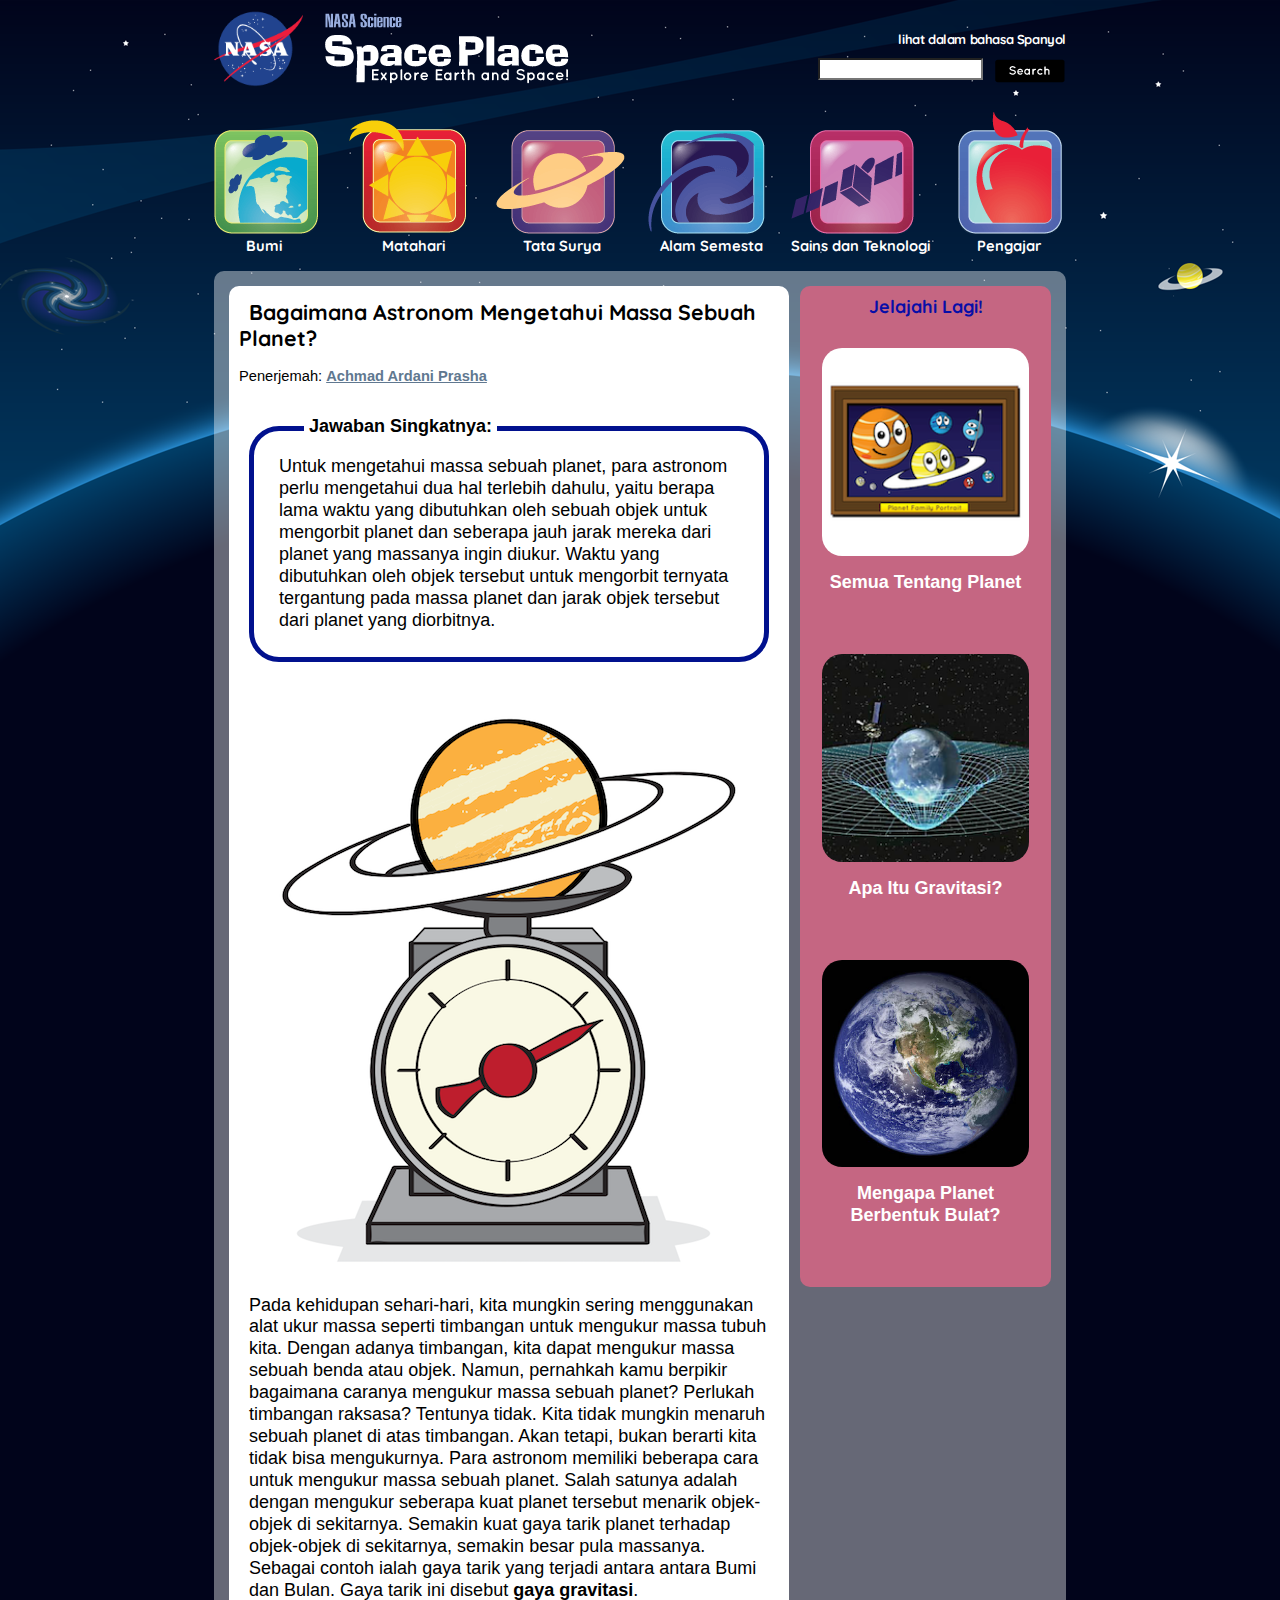
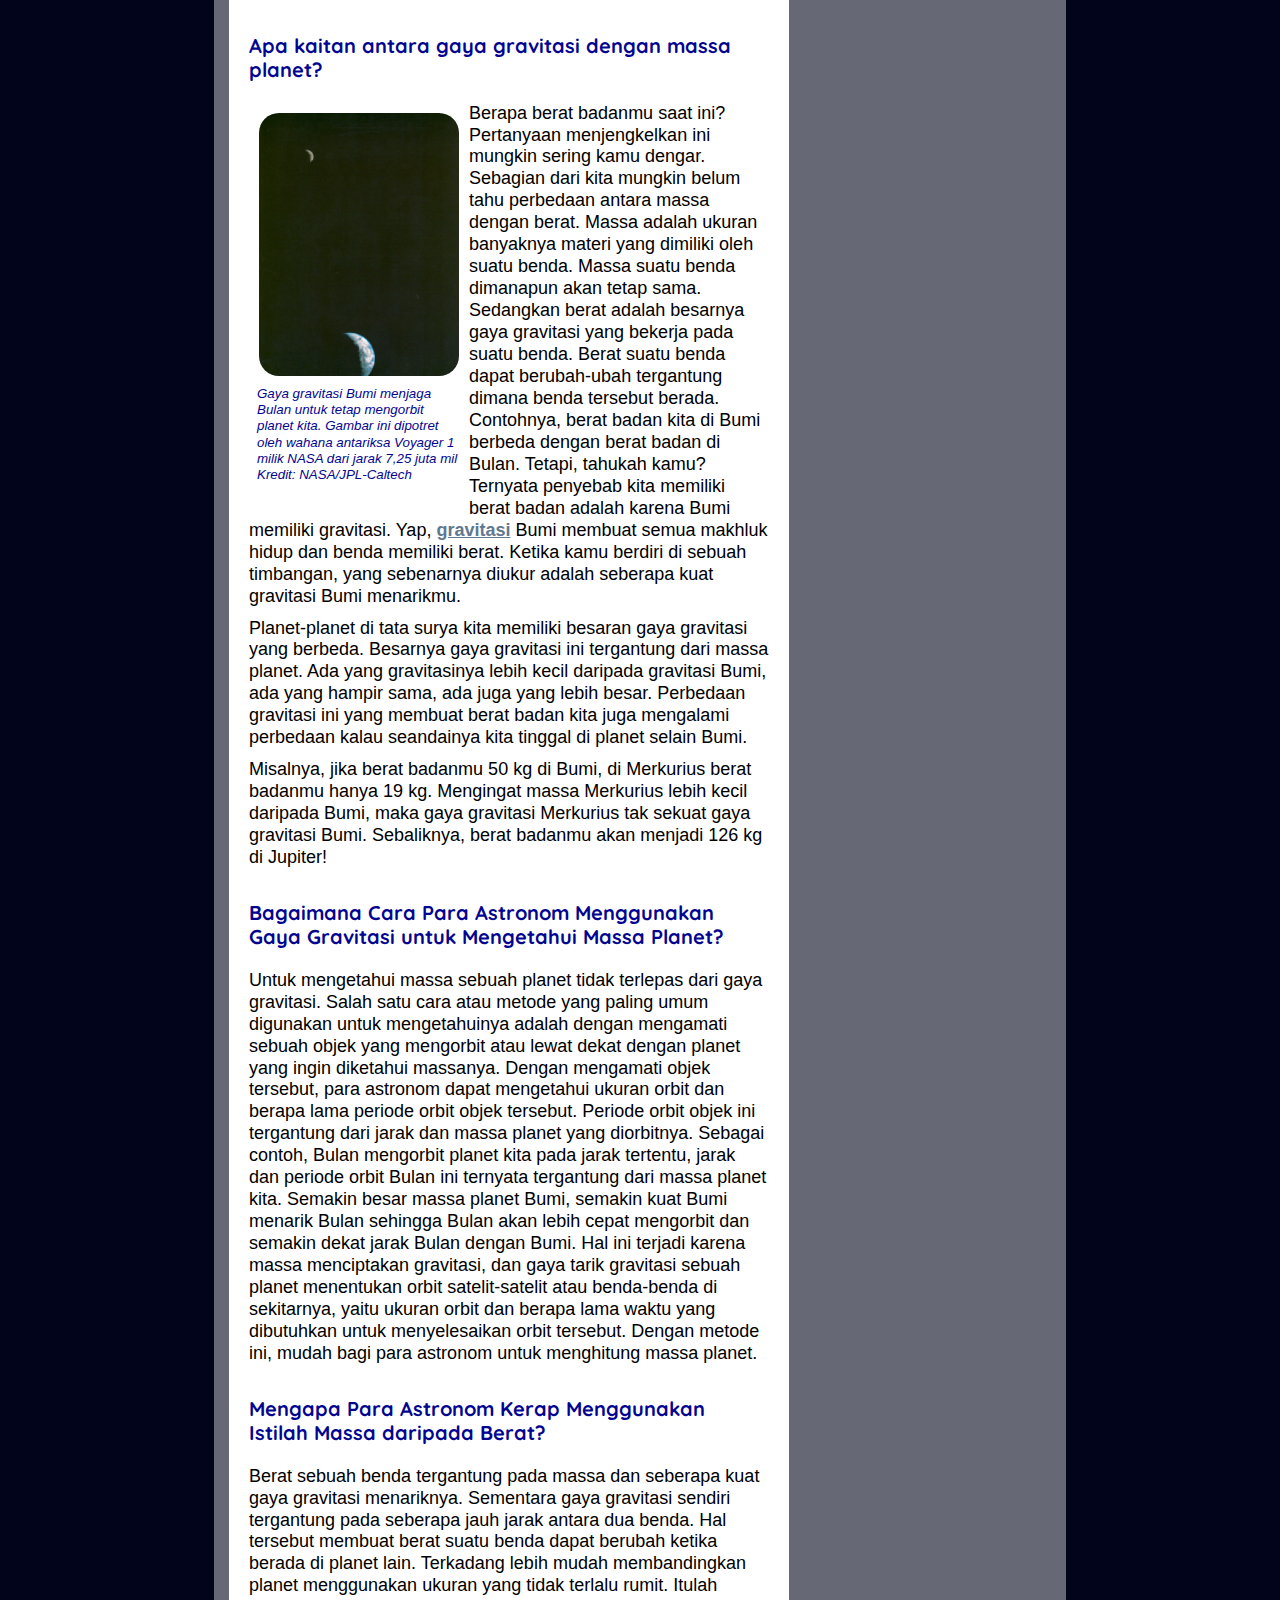
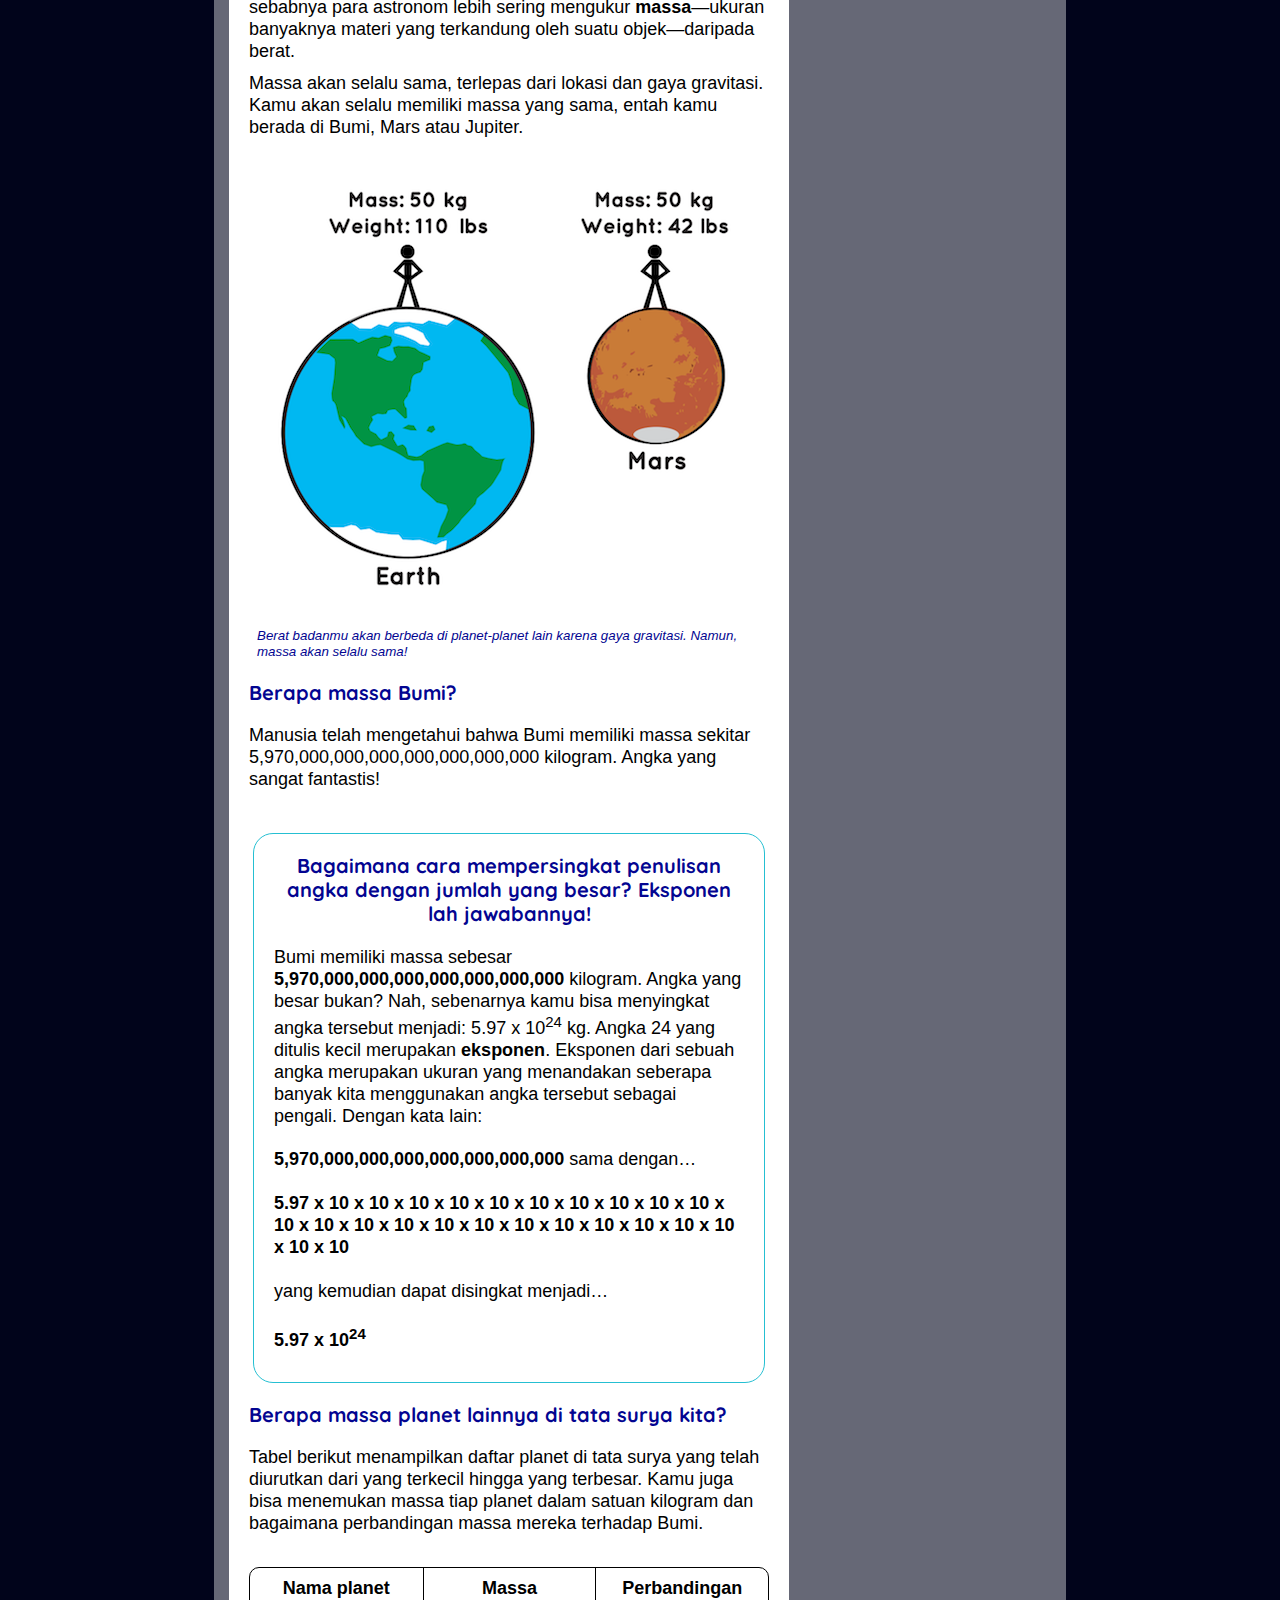
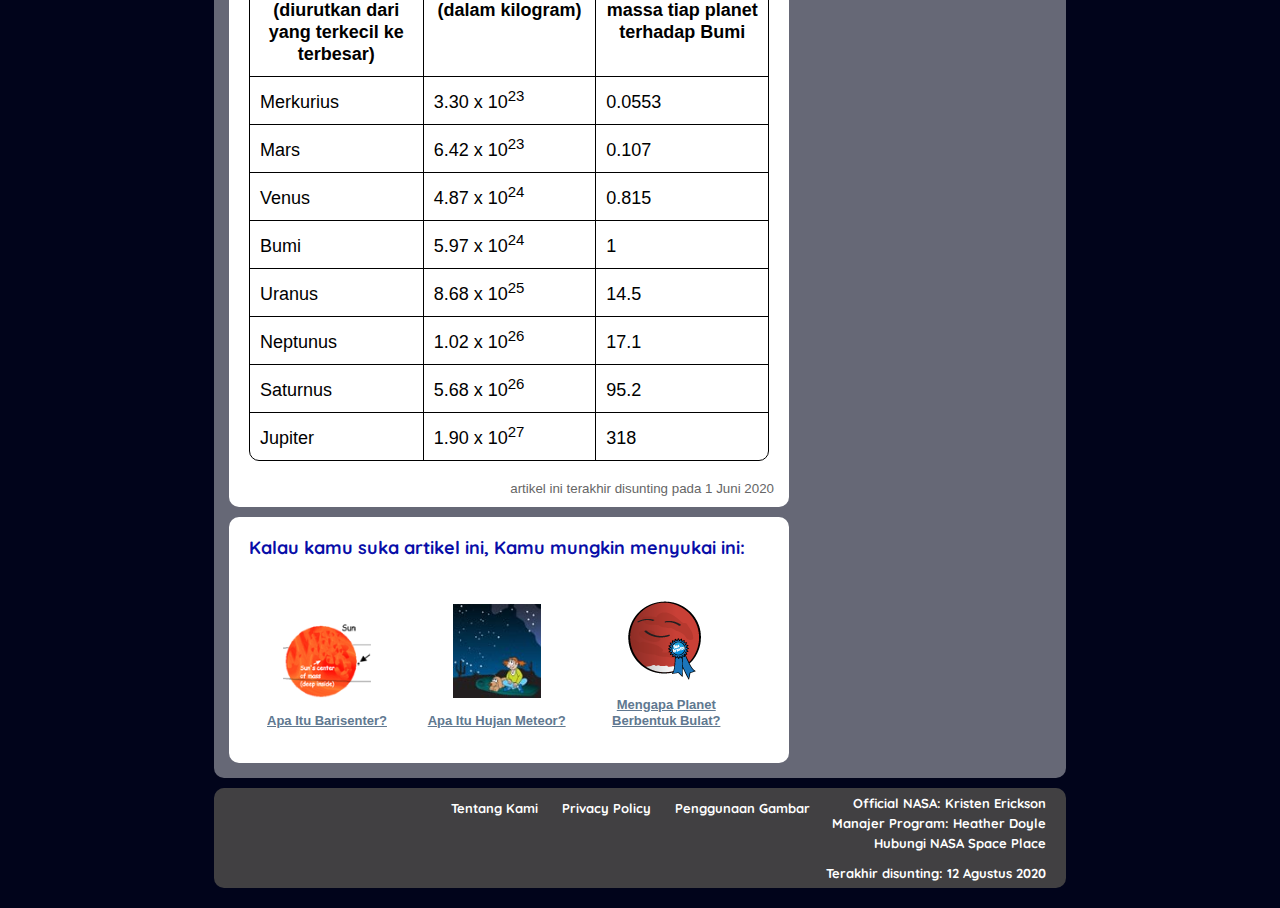
==== planets-weight/en/index.html @ 61e58085 "Rev" ====
<!doctype html>

<html xmlns:fb="http://ogp.me/ns/fb#">
<head>
  <meta charset="utf-8">
  <!-- <meta http-equiv="X-UA-Compatible" content="IE=edge,chrome=1"> -->
  <title>Bagaimana Astronom Mengetahui Massa Planet? | NASA Space Place – NASA Science for Kids</title>
  <meta name="description" content="Kita bisa menggunakan gaya gravitasi sebagai "timbangannya"!">
  <meta name="author" content="">
  <meta name="viewport" content="width=device-width, initial-scale=1.0, maximum-scale=1.0, minimum-scale=1.0">
  <meta name="p:domain_verify" content="6118cfa3a4def878b65ea2c155a245fc"/>
  <link rel="shortcut icon" href="/favicon.ico">
  <link rel="apple-touch-icon" href="/apple-touch-icon.png">
  <link href='https://fonts.googleapis.com/css?family=Quicksand:300,400,700' rel='stylesheet' type='text/css'>
  <link rel="stylesheet" href="/css/css/all-styles.css">
  <link rel="stylesheet" href="/css/css/solar-system.css">
  <link rel="shortcut icon" href="/favicon.ico" type="image/x-icon">
  <link rel="icon" href="/favicon.ico" type="image/x-icon">

  <script src="/js/libs/modernizr-2.6.2.min-ck.js"></script>
  <script src="/ajax.googleapis.com/ajax/libs/jquery/1.7/jquery.min.js"></script>
  <script src="/js/libs/jquery-ui-1.8.13.custom.min.js"></script>
  <script src="/js/libs/jquery.beforeafter-1.4.min.js"></script>
  <script src="/js/features.js"></script>
  <script type="text/javascript" src="/script.crazyegg.com/pages/scripts/0070/1109.js" async="async"></script>
  
  <!--<script type="text/javascript" src="/js/uncompressed/federated-analytics.js"></script>-->

  <script>!window.jQuery && document.write('<script src="/js/jquery-1.4.2.min-ck.js"><\/script>')</script>
  
</head>

<body class ="solar-system en">

<!--[if lt IE 8]>
    <link rel = "stylesheet" href = "/css/css/ie7.css"/>
<![endif\-->

<!--[if lt IE 7]>
    <div class = "outdated-browser-warning">
        <p>
            You are using an outdated browser.  For a faster, safer, and more beautiful web upgrade for free today.
            <a href = "http://www.apple.com/safari/" target="_blank"><img src = "/resources/icons/safari-logo.png" alt = "safari logo"></a>
            <a href = "http://www.mozilla.com/en-US/firefox/" target="_blank"><img src = "/resources/icons/firefox-logo.png" alt = "firefox logo"></a>
            <a href = "http://chrome.google.com" target="_blank"><img src = "/resources/icons/chrome-logo.png" alt = "google chrome logo"></a>
        </p>
    </div>
<![endif]-->

<div id="container" class ="container">


    <div style = "display:none;" id = "page-uri-holder">planets-weight</div>
    <div class = "tooltip">
        <span class = "content"></span>
        <div class = "tooltip-tip"></div>
    </div><header id = "nasa-header">
    <a href = "https://www.nasa.gov" target = "_blank">
        <img id = "nasa-logo" src = "/resources/homepage/nasa.png">
    </a>
    <!--<a href = "https://science.nasa.gov" target = "_blank">
        <img id = "nasa-science-logo" src = "/resources/homepage/nasa-science-logo.png">
    </a>-->
    <div id="site-logo-holder">
	    <a href = "https://science.nasa.gov" target = "_blank">
	        <img id = "nasa-science-logo" src = "/resources/homepage/nasa-science-logo-horizontal.png">
	    </a>
	    <a href = "https://spaceplace.nasa.gov/">
	        <div id="spaceplace-text" class=""></div>
	    </a>
    </div>
    <div id = "search-bar">
        
<div id = "language-switcher">
    <span><a href = "https://spaceplace.nasa.gov/sp/planets-weight/">lihat dalam bahasa Spanyol</a></span>
</div>


        <form id = "search-form" method="get">
            <input type = "search" id = "search-input" class = "search-input" name = "q">
            <img src = "/resources/homepage/search-button.png" alt="search button">
        </form>
    </div>
    <div class = "clearfix"></div>
</header>
<header>
    
    
    <div class = "clearfix"></div>
    <nav class = "category-nav">
	    
	    <a href = "https://spaceplace.nasa.gov/menu/earth" class = "navItem"><div class="navIcon navEarth"></div><div class="navText">Bumi</div></a>
	    <a href = "https://spaceplace.nasa.gov/menu/sun" class = "navItem"><div class="navIcon navSun"></div><div class="navText">Matahari</div></a>
	    <a href = "https://spaceplace.nasa.gov/menu/solar-system" class = "navItem"><div class="navIcon navSolarSystem"></div><div class="navText">Tata Surya</div></a>
	    <a href = "https://spaceplace.nasa.gov/menu/space" class = "navItem"><div class="navIcon navSpace"></div><div class="navText">Alam Semesta</div></a>
	    <a href = "https://spaceplace.nasa.gov/menu/science-and-technology" class = "navItem"><div class="navIcon navScience"></div><div class="navText">Sains dan Teknologi</div></a>
	    <a href = "https://spaceplace.nasa.gov/menu/parents-and-educators" class = "navItem"><div class="navIcon navEducators"></div><div class="navText">Pengajar</div></a>
        
    </nav>
    <div class = "clearfix"></div>
</header>
    
<div id = 'mission-tags'></div>

<style type = "text/css">
    #share-links{
        position:absolute;
        right:30px;
        bottom:5px;
    }
    #share-links.long-title{
        bottom:-28px;
    }
    #share-links div{
        width:20px;
        height:20px;
        float:left;
        margin-left:4px;
        position:relative;
    }

    #share-links div.label{
        width:30px;
        color:black;
        font-size:12px;
        height:20px;
        line-height:20px;
        font-weight:bold;
    }

    #google-share{
        width:32px !important;
    }
    #facebook-share{
        width:55px !important;
        margin-top:-5px;
    }
    #twitter-share{
        background:url(/resources/icons/twitter.en.png);
        text-indent:-10000px;
        overflow:hidden;
    }
    #twitter-share a,
    #facebook-share a{
        position:absolute;
        top:0;
        left:0;
        width:20px;
        height:20px;
    }
    #email-share{
        background:url(/resources/icons/email.en.png);
    }

</style>

<div id = "content-wrapper">

    <div id = "main">
        <div class = "title">
            <h1 style="font-size:16pt !important; text-align:left; margin-top:-5px; color:black !important;">Bagaimana Astronom Mengetahui Massa Sebuah Planet?</h1>
            <p style="color: black !important; margin-top:25px; font-size:11pt;">Penerjemah: <a href="https://www.instagram.com/achmadardani/">Achmad Ardani Prasha</a></p>
        </div>
        <div class = "content" style="margin-top: -38px;">
            <span class="standardFontSize">

<div class="wh-featured-snippet" style="position:relative">
	<div style="border:5px solid #01118e;padding:25px;max-width:100%;margin:15px 0; border-radius:30px;">
		<div style="position: absolute;top:-15px;margin-left: 25px;background: #fff;padding: 5px;"><strong>Jawaban Singkatnya:</strong></div>
		<div>
			Untuk mengetahui massa sebuah planet, para astronom perlu mengetahui dua hal terlebih dahulu, yaitu berapa lama waktu yang dibutuhkan oleh sebuah objek untuk mengorbit planet dan seberapa jauh jarak mereka dari planet yang massanya ingin diukur. Waktu yang dibutuhkan oleh objek tersebut untuk mengorbit ternyata tergantung pada massa planet dan jarak objek tersebut dari planet yang diorbitnya.
		</div>
	</div>
</div>

<div class="image-with-caption">
	<img src="/review/planets-weight/planets-weight1.en.png" alt="illustration of a planet on a scale" style="border-radius:30px;">
</div>

<p>Pada kehidupan sehari-hari, kita mungkin sering menggunakan alat ukur massa seperti timbangan untuk mengukur massa tubuh kita. Dengan adanya timbangan, kita dapat mengukur massa sebuah benda atau objek. Namun, pernahkah kamu berpikir bagaimana caranya mengukur massa sebuah planet? Perlukah timbangan raksasa?
	Tentunya tidak. Kita tidak mungkin menaruh sebuah planet di atas timbangan. Akan tetapi, bukan berarti kita tidak bisa mengukurnya. Para astronom memiliki beberapa cara untuk mengukur massa sebuah planet. Salah satunya adalah dengan mengukur seberapa kuat planet tersebut menarik objek-objek di sekitarnya. Semakin kuat gaya tarik planet terhadap objek-objek di sekitarnya, semakin besar pula massanya. Sebagai contoh ialah gaya tarik yang terjadi antara antara Bumi dan Bulan. Gaya tarik ini disebut <strong>gaya gravitasi</strong>.</p>
<br>

<h2 class="Quicksand">Apa kaitan antara gaya gravitasi dengan massa planet?</h2>

<div class="image-with-caption left" style="width:220px;">
	<img src="/review/planets-weight/planets-weight2.en.png" alt="" style="width:200px; border-radius:30px;">
	<p class="caption">Gaya gravitasi Bumi menjaga Bulan untuk tetap mengorbit planet kita. Gambar ini dipotret oleh wahana antariksa Voyager 1 milik NASA dari jarak 7,25 juta mil Kredit: NASA/JPL-Caltech</p>
</div>

<p>Berapa berat badanmu saat ini? Pertanyaan menjengkelkan ini mungkin sering kamu dengar. Sebagian dari kita mungkin belum tahu perbedaan antara massa dengan berat. Massa adalah ukuran banyaknya materi yang dimiliki oleh suatu benda. Massa suatu benda dimanapun akan tetap sama. Sedangkan berat adalah besarnya gaya gravitasi yang bekerja pada suatu benda. Berat suatu benda dapat berubah-ubah tergantung dimana benda tersebut berada. Contohnya, berat badan kita di Bumi berbeda dengan berat badan di Bulan. Tetapi, tahukah kamu? Ternyata penyebab kita memiliki berat badan adalah karena Bumi memiliki gravitasi. Yap, <a href="https://spaceplace.nasa.gov/what-is-gravity">gravitasi</a> Bumi membuat semua makhluk hidup dan benda memiliki berat.
		    Ketika kamu berdiri di sebuah timbangan, yang sebenarnya diukur adalah seberapa kuat gravitasi Bumi menarikmu.</p>

<p>Planet-planet di tata surya kita memiliki besaran gaya gravitasi yang berbeda. Besarnya gaya gravitasi ini tergantung dari massa planet. Ada yang gravitasinya lebih kecil daripada gravitasi Bumi, ada yang hampir sama, ada juga yang lebih besar. Perbedaan gravitasi ini yang membuat berat badan kita juga mengalami perbedaan kalau seandainya kita tinggal di planet selain Bumi.</p>

<p>Misalnya, jika berat badanmu 50 kg di Bumi, di Merkurius berat badanmu hanya 19 kg. Mengingat massa Merkurius lebih kecil daripada Bumi, maka gaya gravitasi Merkurius tak sekuat gaya gravitasi Bumi. Sebaliknya, berat badanmu akan menjadi 126 kg di Jupiter!</p><br>

<h2 class="Quicksand">Bagaimana Cara Para Astronom Menggunakan Gaya Gravitasi untuk Mengetahui Massa Planet?</h2>

<p>Untuk mengetahui massa sebuah planet tidak terlepas dari gaya gravitasi. Salah satu cara atau metode yang paling umum digunakan untuk mengetahuinya adalah dengan mengamati sebuah objek yang mengorbit atau lewat dekat dengan planet yang ingin diketahui massanya. Dengan mengamati objek tersebut, para astronom dapat mengetahui ukuran orbit dan berapa lama periode orbit objek tersebut. Periode orbit objek ini tergantung dari jarak dan massa planet yang diorbitnya.
			Sebagai contoh, Bulan mengorbit planet kita pada jarak tertentu, jarak dan periode orbit Bulan ini ternyata tergantung dari massa planet kita. Semakin besar massa planet Bumi, semakin kuat Bumi menarik Bulan sehingga Bulan akan lebih cepat mengorbit dan semakin dekat jarak Bulan dengan Bumi. Hal ini terjadi karena massa menciptakan gravitasi, dan gaya tarik gravitasi sebuah planet menentukan orbit satelit-satelit atau benda-benda di sekitarnya, yaitu ukuran orbit dan berapa lama waktu yang dibutuhkan untuk menyelesaikan orbit tersebut. Dengan metode ini, mudah bagi para astronom untuk menghitung massa planet.</p> <br>

<h2 class="Quicksand">Mengapa Para Astronom Kerap Menggunakan Istilah Massa daripada Berat?</h2>

<p>Berat sebuah benda tergantung pada massa dan seberapa kuat gaya gravitasi menariknya. Sementara gaya gravitasi sendiri tergantung pada seberapa jauh jarak antara dua benda. Hal tersebut membuat berat suatu benda dapat berubah ketika berada di planet lain.
	Terkadang lebih mudah membandingkan planet menggunakan ukuran yang tidak terlalu rumit. Itulah sebabnya para astronom lebih sering mengukur <strong>massa</strong>—ukuran banyaknya materi yang terkandung oleh suatu objek—daripada berat.</p>

<p>Massa akan selalu sama, terlepas dari lokasi dan gaya gravitasi. Kamu akan selalu memiliki massa yang sama, entah kamu berada di Bumi, Mars atau Jupiter.</p>

<div class="image-with-caption">
	<img src="/review/planets-weight/planets-weight3.en.png" alt="illustration of Earth and Mars with a stick figure person atop each one, showing that while a person's weight would differ on both planets, their mass would be the same" style="border-radius:30px;">
	<p class="caption">Berat badanmu akan berbeda di planet-planet lain karena gaya gravitasi. Namun, massa akan selalu sama!</p>
</div>

<h2 class="Quicksand">Berapa massa Bumi?</h2>

<p>Manusia telah mengetahui bahwa Bumi memiliki massa sekitar 5,970,000,000,000,000,000,000,000 kilogram. Angka yang sangat fantastis!</p><br>


<div class="infoBox" style="border:1px solid #25bfd2;">

	<center><h2 class="Quicksand">Bagaimana cara mempersingkat penulisan angka dengan jumlah yang besar? Eksponen lah jawabannya!</h2></center>
	
	<p>Bumi memiliki massa sebesar <strong>5,970,000,000,000,000,000,000,000</strong> kilogram. Angka yang besar bukan? Nah, sebenarnya kamu bisa menyingkat angka tersebut menjadi: 5.97 x 10<sup>24</sup> kg. Angka 24 yang ditulis kecil merupakan <strong>eksponen</strong>. Eksponen dari sebuah angka merupakan ukuran yang menandakan seberapa banyak kita menggunakan angka tersebut sebagai pengali. Dengan kata lain:<br><br>
	<strong>5,970,000,000,000,000,000,000,000</strong> sama dengan…<br><br>
	<strong>5.97 x 10 x 10 x 10 x 10 x 10 x 10 x 10 x 10 x 10 x 10 x 10 x 10 x 10 x 10 x 10 x 10 x 10 x 10 x 10 x 10 x 10 x 10 x 10 x 10</strong><br><br>
	yang kemudian dapat disingkat menjadi…<br><br>
	<strong>5.97 x 10<sup>24</sup></strong>
	</p>
</div>


<h2 class="Quicksand">Berapa massa planet lainnya di tata surya kita?</h2>

<p>Tabel berikut menampilkan daftar planet di tata surya yang telah diurutkan dari yang terkecil hingga yang terbesar. Kamu juga bisa menemukan massa tiap planet dalam satuan kilogram dan bagaimana perbandingan massa mereka terhadap Bumi.</p>

<br>

<style>
	table {
	    border-collapse: separate;
	    border: 1px solid black;
	    border-radius:10px;
	}
	
	th, td {
	    border-left:solid black 1px;
		border-top:solid black 1px;
	    width:33%;
	    padding:10px;
	}
	
	th {
		font-weight: bold;
		border-top: none;
	}
	
	td:first-child, th:first-child {
	    border-left: none;
	}
</style>

<table>
	<tr>
		<th>Nama planet (diurutkan dari yang terkecil ke terbesar)</th>
		<th>Massa<br>(dalam kilogram)</th>
		<th>Perbandingan massa tiap planet terhadap Bumi</th>
	</tr>
	<tr>
		<td>Merkurius</td>
		<td>3.30 x 10<sup>23</sup></td>
		<td>0.0553</td>
	</tr>
	<tr>
		<td>Mars</td>
		<td>6.42 x 10<sup>23</sup></td>
		<td>0.107</td>
	</tr>
	<tr>
		<td>Venus</td>
		<td>4.87 x 10<sup>24</sup></td>
		<td>0.815</td>
	</tr>
	<tr>
		<td>Bumi</td>
		<td>5.97 x 10<sup>24</sup> </td>
		<td>1</td>
	</tr>
	<tr>
		<td>Uranus</td>
		<td>8.68 x 10<sup>25</sup></td>
		<td>14.5</td>
	</tr>
	<tr>
		<td>Neptunus</td>
		<td>1.02 x 10<sup>26</sup></td>
		<td>17.1</td>
	</tr>
	<tr>
		<td>Saturnus</td>
		<td>5.68 x 10<sup>26</sup></td>
		<td>95.2</td>
	</tr>
	<tr>
		<td>Jupiter</td>
		<td>1.90 x 10<sup>27</sup></td>
		<td>318</td>
	</tr>
</table>

</span>
        </div>
        <div class="footerArticleUpdated">
        	artikel ini terakhir disunting pada 1 Juni 2020
        </div>
    </div>



    <style type = "text/css">
        #similar{
            float:left;
            clear:both;
            margin-top:10px;
            background: white;
            border-radius:10px;
            -moz-border-radius: 10px;
            -webkit-border-radius: 10px;
            width:560px;
        }
        #similar .content{
            padding:20px;
        }
        #similar .similar-item{
            display:inline-block;
            width:30%;
            text-align:center;
            margin-right:10px;
        }
        .similar-item img{
            display:block;
            margin:5px auto;
            max-width:88px;
        }
        .similar-item a.similar-title{
            display:block;
            height:30px;
        }
        .sp #similar{
        display:none;
        }
    </style>


    <div id = "sidebar">

        

        <div class = "content">
            <span class="standardFontSize"> 

<center>

<h3 class="Quicksand">Jelajahi Lagi!</h3>

<a href="https://spaceplace.nasa.gov/planets" class="sidebarLink">
	<img class="sidebarFullWidthImage" src="/planets-weight/en/solar-system.en.png" alt="an illustration of the planets in our solar system in a family portrait">
	<p>Semua Tentang Planet</p>
</a>

<a href="https://spaceplace.nasa.gov/what-is-gravity" class="sidebarLink">
	<img class="sidebarFullWidthImage" src="/planets-weight/en/what-is-gravity.en.png" alt="an illustration of gravity as a bend in space">
	<p>Apa Itu Gravitasi?</p>
</a>

<a href="https://spaceplace.nasa.gov/planets-round" class="sidebarLink">
	<img class="sidebarFullWidthImage" src="/planets-weight/en/planets-round.en.jpg" alt="an image of the whole Earth">
	<p>Mengapa Planet Berbentuk Bulat?</p>
</a>

</center>

</span>
        </div>

    </div>
    <div id = "similar">
        <div class = 'content'>
            <h3 class="Quicksand">Kalau kamu suka artikel ini, Kamu mungkin menyukai ini:</h3>
<div class = 'similar-item'>
    <a href = 'https://spaceplace.nasa.gov/barycenter'><img src = "/resources/icons/barycenter.en.png" alt = "Similar Item 1 : What Is a Barycenter?"></a>
    <a class = 'similar-title' href = 'https://spaceplace.nasa.gov/barycenter'>Apa Itu Barisenter?</a>
</div>
<div class = 'similar-item'>
    <a href = 'https://spaceplace.nasa.gov/meteor-shower'><img src = "/resources/icons/meteor-shower.en.jpg" alt = "Similar Item 1 : What Is a Meteor Shower?"></a>
    <a class = 'similar-title' href = 'https://spaceplace.nasa.gov/meteor-shower'>Apa Itu Hujan Meteor?</a>
</div>
<div class = 'similar-item'>
    <a href = 'https://spaceplace.nasa.gov/planets-round'><img src = "/resources/icons/planets-round.en.png" alt = "Similar Item 1 : Why Are Planets Round?"></a>
    <a class = 'similar-title' href = 'https://spaceplace.nasa.gov/planets-round'>Mengapa Planet Berbentuk Bulat?</a>
</div>

        </div>
    </div>
    <div class = "clearfix"></div>
</div>
<footer>
    
    <div id = "skinny-footer">

    <span class = "footer-links">
        <a href="https://spaceplace.nasa.gov/about-us">Tentang Kami</a>
        <a href= "https://www.nasa.gov/about/highlights/HP_Privacy.html" target="_blank">Privacy Policy</a>
        <a href="https://spaceplace.nasa.gov/image-use">Penggunaan Gambar</a>
    </span>

    

    <span class = "webmaster">Official NASA: Kristen Erickson</span>
    <span class = "webmaster">Manajer Program: Heather Doyle</span>
    <span class = "contact"><a id = 'mail-link' href = "spaceplace.nasa.gov">Hubungi NASA Space Place</a></span>
    <span class = "last-updated">
        Terakhir disunting: 12 Agustus 2020    </span>
    <script>
        var prefix = "mail";
        prefix = prefix + "to:";
        prefix = prefix + "info";
        prefix = prefix + "@";
        $("#mail-link").attr('href', prefix + $('#mail-link').attr('href'));
    </script>
</div></footer>

  </div> <!-- end of #container -->





  <div class = "left-tray" id = "left-tray">
    <div class = 'tab'>
        <a href = "#left-tray" class = "more">More</a>
        <a href = "#" class = "less">Less</a>
    </div>
    <div class = "tray-bg"></div>
    <div class = 'content'>
        <nav>
            <h3>Topik</h3>
            <ul>
                <li><a href = "https://spaceplace.nasa.gov/menu/space">Ruang Angkasa</a></li>
                <li><a href = "https://spaceplace.nasa.gov/menu/sun">Matahari</a></li>
                <li><a href = "https://spaceplace.nasa.gov/menu/earth">Bumi</a></li>
                <li><a href = "https://spaceplace.nasa.gov/menu/solar-system">Tata Surya</a></li>
                <li><a href = "https://spaceplace.nasa.gov/menu/people-and-technology">Manusia & Teknologi</a></li>
                <li><a href = "https://spaceplace.nasa.gov/menu/parents-and-educators">Orang Tua & Pengajar</a></li>
            </ul>
            <h3>Tipe</h3>
            <ul>
                <li><a href = "https://spaceplace.nasa.gov/menu/explore">Explore</a></li>
                <li><a href = "https://spaceplace.nasa.gov/menu/do">Do</a></li>
                <li><a href = "https://spaceplace.nasa.gov/menu/play">Play</a></li>
            </ul>
        </nav>
    </div>
    
</div>

<div class = "right-tray" id = "right-tray">
    <div class = 'tab'>
        <a href = "#right-tray" class = "more">More</a>
        <a href = "#" class = "less">Less</a>
    </div>
    <div class = "tray-bg"></div>
    <div class = "content sidebar">
        <span class="standardFontSize"> 

<center>

<h3 class="Quicksand">Jelajahi Lagi!</h3>

<a href="https://spaceplace.nasa.gov/planets" class="sidebarLink">
	<img class="sidebarFullWidthImage" src="solar-system.png" alt="an illustration of the planets in our solar system in a family portrait">
	<p>Semua Tentang Planet</p>
</a>

<a href="https://spaceplace.nasa.gov/what-is-gravity" class="sidebarLink">
	<img class="sidebarFullWidthImage" src="what-is-gravity.png" alt="an illustration of gravity as a bend in space">
	<p>Apa Itu Gravitasi?</p>
</a>

<a href="https://spaceplace.nasa.gov/planets-round" class="sidebarLink">
	<img class="sidebarFullWidthImage" src="planets-round.jpg" alt="an image of the whole Earth">
	<p>Mengapa Planet Berbentuk Bundar?</p>
</a>

</center>

</span>    </div>
</div>



  <!--[if lt IE 7 ]>
    <script src="js/dd_belatedpng.js?v=1"></script>
  <![endif]-->

  <!-- <script src="/js/profiling/yahoo-profiling.min.js?v=1"></script>
  <script src="/js/profiling/config.js?v=1"></script> -->
  <script src="/js/script-ck.js"></script>

  
  
  <!--<script id="_fed_an_js_tag" type="text/javascript" src="/js/uncompressed/federatedanalytics.all.min.js?agency=NASA&subagency=JPL-Spaceplace"></script>-->
<!-- <script src = "/js/uncompressed/omniture.js"></script>   -->
<!--
<script language="JavaScript" type="text/javascript"><!--
s.pageName="How Do We Weigh Planets?"
s.channel="solar-system"
/************* DO NOT ALTER ANYTHING BELOW THIS LINE ! **************/
var s_code=s.t();if(s_code)document.write(s_code)//-->
<!-- </script> -->

<script id="_fed_an_ua_tag" type="text/javascript" src="/dap.digitalgov.gov/Universal-Federated-Analytics-Min.js"></script>
  
<script>
	(function(i,s,o,g,r,a,m){i['GoogleAnalyticsObject']=r;i[r]=i[r]||function(){
	(i[r].q=i[r].q||[]).push(arguments)},i[r].l=1*new Date();a=s.createElement(o),
	m=s.getElementsByTagName(o)[0];a.async=1;a.src=g;m.parentNode.insertBefore(a,m)
	})(window,document,'script','https://www.google-analytics.com/analytics.js','ga');
	
	ga('create', 'UA-15623173-3', 'auto');
	ga('require', 'linkid');
	//ga('send', 'pageview');

</script>

<script>
	
var hasScrolled25 = false;
var hasScrolled50 = false;
var hasScrolled75 = false;
var hasScrolled90 = false;
	
document.addEventListener('scroll', function(){
 
    var h =  document.documentElement,
        b =  document.body,
        st =  'scrollTop',
        sh =  'scrollHeight';
 
    var percent = parseInt ( (h[st]||b[st]) / ((h[sh]||b[sh]) - h.clientHeight) * 100);

	if (percent >= 25 && !hasScrolled25)
	{
		ga('send', 'event', 'Scrolling', 'moreThan25%', window.location.href, { 'nonInteraction': 1 });
		hasScrolled25 = true;
	}
	else if (percent >= 50 && !hasScrolled50)
	{
		ga('send', 'event', 'Scrolling', 'moreThan50%', window.location.href, { 'nonInteraction': 1 });
		hasScrolled50 = true;
	}
	else if (percent >= 75 && !hasScrolled75)
	{
		ga('send', 'event', 'Scrolling', 'moreThan75%', window.location.href, { 'nonInteraction': 1 });
		hasScrolled75 = true;
	}
	else if (percent >= 90 && !hasScrolled90)
	{
		ga('send', 'event', 'Scrolling', 'moreThan90%', window.location.href, { 'nonInteraction': 1 });
		hasScrolled90 = true;
	}
	
});
 
</script>


</body>
</html>
---- css/css/all-styles.css ----
.otherResourcesContainer{
	float:left;
	position:relative;
	width:23%;
	margin:1%;
}

.otherResourcesHeightBuffer{
	margin-top:152%;
}

.otherResourceContentHolder{
	position:absolute;
	top:0;
}

.otherResourcesIconHolder{
	border-radius:30px;
	overflow:hidden;
}

.otherResourcesIconHolderMarsBG{
	background: rgb(247,146,30);
	background: -moz-linear-gradient(0deg, rgba(247,146,30,1) 0%, rgba(239,68,53,1) 100%);
	background: -webkit-linear-gradient(0deg, rgba(247,146,30,1) 0%, rgba(239,68,53,1) 100%);
	background: linear-gradient(0deg, rgba(247,146,30,1) 0%, rgba(239,68,53,1) 100%);
	filter: progid:DXImageTransform.Microsoft.gradient(startColorstr="#f7921e",endColorstr="#ef4435",GradientType=1);
}

.otherResourcesIcon{
	display:block;
	width:100%;
	padding:0 !important;
}

.otherResourcesContainer p{
	text-align:center;
	margin-top:10px;
}

.YTVideoWrapper{
    position: relative;
    padding-bottom: 53%; /* 56.25 for 16:9 */
    padding-top: 25px;
    height: 0;
}
.YTVideoWrapper iframe{
    position: absolute;
    top: 0;
    left: 0;
    width: 100%;
    height: 100%;
}

.robotShortAnswer{
	position:absolute;
	right:-10px;
	width:110px;
}

.robotShortAnswerBottom{
	bottom:-79px;
}

.robotShortAnswerTop{
	top:-50px;
}

.robotShortAnswer img{
	max-width:100%;
}

#before-after-image{
	margin-bottom:10px;
}

.playButtonAnchor{
	text-decoration:none;
}

a .playButton{
	font-family:"Quicksand", sans-serif;
	font-size:16pt;
	color:white;
	background:#BB0000;
	padding:10px;
	border-radius:10px;
	width:95%;
	margin:0 auto;
	text-align:center;
	font-weight:bold;
	outline:none !important;
}

a:hover .playButton{
	text-decoration: none !important;
	background:#E60000;
}

.archiveCallout{
	color:white;
	background:#01108e;
	padding:10px;
	border-radius:10px;
	font-size:10pt;
	font-weight:bold;
}

.menuFeatured .featuredElement{
	background:white;
	float:left;
	overflow:hidden;
	max-width:100%;
	position:relative;
	border-radius:15px;
	margin-bottom:15px;
	color:black;
}

.menuFeatured .onlyImage{
	max-height:300px;
}

.menuFeatured .onlyImage img{
	max-width:100%;
	display:block;
}

.menuFeatured .top{
	min-height:300px;
}

.menuFeatured .left{
	margin-right:15px;
}

.menuFeatured .bottom{
	min-height:250px;
}

.featuredElement .leftImage{
	float:left;
	max-width:100%;
}

.featuredElement .rightContent{
	float:left;
	padding:15px;
}

.featuredElement .bottomContent{
	text-align: center;
	padding:15px;
	padding-top:10px;
	padding-bottom:0px;
	font-size:12pt;
	font-weight:500;
}

.featuredElement .bottomContentGlossary{
	text-align: center;
	font-size:12pt;
	font-weight:500;
	height:20px;
	margin-top:-18px;
	margin-bottom:5px;
	font-family:"Quicksand", sans-serif;
	font-weight:bold;
}

.featuredElementNASAEdu{
	float:left;
	overflow:hidden;
	max-width:100%;
	position:relative;
	border-radius:15px;
	margin-bottom:15px;
	color:white;
	height:32px;
	line-height:32px;
	font-family:"Quicksand", sans-serif;
	font-size:11pt;
	text-indent: 10px;
	background: #2b3990 url(/resources/misc/nasaedu.png) no-repeat scroll center right; 
	border-radius:5px;
}

.featuredElement .questions{
	padding:25px;
}

.featuredElement h1{
	font-weight:bold;
	font-size:18pt;
	font-family:'Quicksand', sans-serif;
}

.featuredText, .featuredText a{
	font-size:12pt;
	margin-top:15pt;
	font-weight:500;
	color:black !important;
}

.featuredText a:hover{
	text-decoration: underline !important;
	font-weight:500;
}

#featuredFilterContainer{
	color:black;
	text-align:center;
	overflow:hidden;
	padding-bottom:0px;
	padding-top:5px;
}

#featuredFilter{
	float:right;
	position:relative;
	left:-50%;
	text-align:left;
}
#featuredFilter .featButtonContainer{
	list-style:none; 
	position:relative;
	left:50%;
}

#featuredFilter .featButton{
	float:left;
	position:relative;
	text-decoration:none;
	margin:2px;
	margin-top:0px;
	margin-bottom:0px;
	padding:6px 12px;
	text-align:center;
	white-space:nowrap;
	color:black;
	font-weight:500;
	font-size:12pt;
	cursor:pointer;
	background:white;
	border-radius:10px;
}/* ie needs position:relative here*/

#featuredFilter .featButton:hover{
	text-decoration: underline;
}

#featuredFilter .featLink{
	float:left;
	position:relative;
	text-decoration:none;
	margin:10px;
	margin-top:0px;
	margin-bottom:0px;
	padding:2px 5px;
	text-align:center;
	white-space:nowrap;
	color:black;
	font-weight:500;
	font-size:12pt;
	cursor:pointer;
}/* ie needs position:relative here*/

#featuredFilter .featLink a{
	color:white;	
}

#featuredFilter .featLink:hover{
	text-decoration: underline;
}

#featuredFilter .selected{
	text-decoration: underline;
}

.featBigButtons{
	padding:7px;
}

.featBigButton{
	height:104px;
	width:174px;
	border-radius:15px;
	overflow:hidden;
	float:left;
	margin:3px;
	cursor:pointer;
	border:4px solid white;
}

.featColorGreen{
	background:#006738;
}

.featColorBlue{
	background:#27A9E1;
}

.featColorOrange{
	background:#F7931D;
}

.featColorPurple{
	background:#652C90;
}

.featBigButton .featIcon{
	width:55px;
	height:55px;
	margin:0 auto;
	margin-top:10px;
	margin-bottom:8px;
}

.featBigButton .featIconGames{
	background-image:url(/templates/featured/icons/icon-games.png);
}

.featBigButton .featIconCrafts{
	background-image:url(/templates/featured/icons/icon-crafts.png);
}

.featBigButton .featIconActivities{
	background-image:url(/templates/featured/icons/icon-activities.png);
}

.featBigButton .featIconMedia{
	background-image:url(/templates/featured/icons/icon-media.png);
}

.featBigButton .featIconGalleries{
	background-image:url(/templates/featured/icons/icon-galleries.png);
}

.featBigButton .featIconBooks{
	background-image:url(/templates/featured/icons/icon-books.png);
}

.featBigButton .featIconDownloads{
	background-image:url(/templates/featured/icons/icon-downloads.png);
}

.featBigButton .featIconMystery{
	background-image:url(/templates/featured/icons/icon-mystery.png);
}

.featBigButton .featText{
	text-align:center;
	font-size:12pt;
	color:white;
	font-weight: bold;
}

.featPlanetContainer{
	height:100px;
	float:left;
}

.featPlanet{
	height:88px;
	margin-top:40px;
	margin-bottom:0px;
}

.featPlanetBG{
	background-image:url(/templates/featured/solar-system/planets-bg.png) !important;
	padding-top:4px;
	padding-bottom:4px;
	min-height:98px;
}

.featBigButtonNotFilter{
	height:104px;
	width:174px;
	border-radius:15px;
	overflow:hidden;
	float:left;
	margin:3px;
	cursor:pointer;
	border:4px solid white;
}

.featBigButtonNotFilter .featIcon{
	width:55px;
	height:55px;
	margin:0 auto;
	margin-top:10px;
	margin-bottom:8px;
}

.featBigButtonNotFilter .featIconGames{
	background-image:url(/templates/featured/icons/icon-games.png);
}

.featBigButtonNotFilter .featIconCrafts{
	background-image:url(/templates/featured/icons/icon-crafts.png);
}

.featBigButtonNotFilter .featIconMedia{
	background-image:url(/templates/featured/icons/icon-media.png);
}

.featBigButtonNotFilter .featIconDownloads{
	background-image:url(/templates/featured/icons/icon-subscribe.png);
}

.featBigButtonNotFilter .featText{
	text-align:center;
	font-size:12pt;
	color:white;
	font-weight: bold;
}

.linePaperBG{
	background-image: url(/templates/featured/parents-and-educators/line_paper.jpg);
}

.featProgramButton{
	display:inline-block;
	width:188px;
	overflow:hidden;
}

.featProgramButton .featIcon{
	width:188px;
	height:160px;
	margin-top:-178px;
	margin-bottom:25px;
}

.featProgramButton .featPartnerIconMaterials{
	background-image:url(/templates/featured/parents-and-educators/partner-program-icon-materials.png);
}

.featProgramButton .featPartnerIconDisplay{
	background-image:url(/templates/featured/parents-and-educators/partner-program-icon-display.png);
}

.featProgramButton .featPartnerIconArticle{
	background-image:url(/templates/featured/parents-and-educators/partner-program-icon-article.png);
}

.featProgramButton .featPartnerIconShare{
	background-image:url(/templates/featured/parents-and-educators/partner-program-icon-share.png);
}

.featProgramButton .featPartnerText{
	text-align:center;
	font-size:12pt;
	color:#2B3990;
	font-family:"Quicksand", sans-serif;
	font-weight: bold;
	background:white;
	border-radius:5px;
	padding:5px;
	padding-top:15px;
	margin-top:145px;
}

.definitionText{
    background:#FFF0B2;
    position:absolute;
    margin-top:15px;
    border-radius:10px;
    border:3px solid black;
    padding:10px;
	font-style:normal;
	color:black !important;
}

.definitionTextPointer {
	content: '';
	display: block;
	position: absolute;
	top: -13px;
	left:40px;
	width: 20px;
	height: 20px; 
	background: #FFF0B2;
	border-left:2px solid black;
	border-top:2px solid black;
	-ms-transform:rotate(45deg);
	-moz-transform:rotate(45deg);
	-webkit-transform:rotate(45deg);
	-o-transform:rotate(45deg);
	transform:rotate(45deg);
}
    
.definition{
	border-bottom: 1px dashed #000;
	font-style:italic;
	-webkit-touch-callout: none;
    -webkit-user-select: none;
    -khtml-user-select: none;
    -moz-user-select: none;
    -ms-user-select: none;
    user-select: none;
}

.definition:hover{
	border-bottom: 1px solid #000;
	font-style:italic;
	cursor:pointer;
}

.planetdefinitionText{
    background:#FFF0B2;
    position:absolute;
    margin-top:15px;
    border-radius:10px;
    border:3px solid black;
    padding:10px;
	font-style:normal;
	color:black !important;
}

.planetdefinitionTextPointer {
	content: '';
	display: block;
	position: absolute;
	top: -13px;
	left:40px;
	width: 20px !important;
	height: 20px; 
	background: #FFF0B2;
	border-left:2px solid black;
	border-top:2px solid black;
	-ms-transform:rotate(45deg);
	-moz-transform:rotate(45deg);
	-webkit-transform:rotate(45deg);
	-o-transform:rotate(45deg);
	transform:rotate(45deg);
}
    
.planetdefinition{
	-webkit-touch-callout: none;
    -webkit-user-select: none;
    -khtml-user-select: none;
    -moz-user-select: none;
    -ms-user-select: none;
    user-select: none;
}

.planetdefinition:hover{
	cursor:pointer;
}

.model-viewer-container{
	margin-bottom:20px;
	min-height:350px;
}

.model-viewer-planet{
	width:100%;
	height:350px;
	margin-bottom:10px;
	outline: none;
	border-radius:20px;
	overflow:hidden;
}
  
.Quicksand{
	font-family:'Quicksand', sans-serif;
}

.console {
  display: none; }

html, body, div, span, object, iframe, h1, h2, h3, h4, h5, h6, p, blockquote, pre, abbr, address, cite, code, del, dfn, em, img, ins, kbd, q, samp, small, strong, sub, sup, var, b, i, dl, dt, dd, ol, ul, li, fieldset, form, label, legend, table, caption, tbody, tfoot, thead, tr, th, td, article, aside, figure, footer, header, hgroup, menu, nav, section, menu, time, mark, audio, video {
  border: 0;
  outline: 0;
  font-size: 100%;
  vertical-align: baseline;
  background: transparent;
  margin: 0;
  padding: 0; }

nav ul {
  list-style: none; }

blockquote, q {
  quotes: none; }

blockquote:before, blockquote:after, q:before, q:after {
  content: none; }

a {
  font-size: 100%;
  vertical-align: baseline;
  background: transparent;
  font-weight: 700;
  margin: 0;
  padding: 0; }

ins {
  background-color: #ff9;
  color: #000;
  text-decoration: none; }

mark {
  background-color: #ff9;
  color: #000;
  font-style: italic;
  font-weight: 700; }

del {
  text-decoration: line-through; }

abbr[title], dfn[title] {
  border-bottom: 1px dotted #000;
  cursor: help; }

table {
  border-collapse: collapse;
  border-spacing: 0;
  font-size: inherit;
  font: 100%; }

hr {
  display: block;
  height: 1px;
  border: 0;
  border-top: 1px solid #ccc;
  margin: 1em 0;
  padding: 0; }

input, select {
  vertical-align: middle; }

body {
  font-family: sans-serif;
  font-size: small;
  font: x-small;
  line-height: 1.22;
  background-color: #000; }

select, input, textarea {
  font: 99% sans-serif; }

pre, code, kbd, samp {
  font-family: monospace,sans-serif; }

body, select, input, textarea {
  color: #444; }

h1, h2, h3, h4, h5, h6 {
  font-weight: 700;
  text-rendering: optimizeLegibility; }

html {
  -webkit-font-smoothing: antialiased;
  overflow-y: scroll; }

a:hover, a:active {
  outline: none;
  font-weight: 700; }

a, a:active, a:visited {
  font-weight: 700;
  color: #607890; }

a:hover {
  color: #036; }

ul {
  margin-left: 30px; }

ol {
  margin-left: 30px;
  list-style-type: decimal; }

small {
  font-size: 85%; }

sub {
  vertical-align: sub;
  font-size: smaller; }

sup {
  vertical-align: super;
  font-size: smaller; }

pre {
  white-space: pre-line;
  word-wrap: break-word;
  padding: 15px; }

input[type="checkbox"] {
  vertical-align: baseline; }

label, input[type=button], input[type=submit], button {
  cursor: pointer; }

a:link {
  -webkit-tap-highlight-color: #FF5E99; }

button {
  width: auto;
  overflow: visible; }

.ie7 img {
  -ms-interpolation-mode: bicubic; }

.ir {
  display: block;
  text-indent: -999em;
  overflow: hidden;
  background-repeat: no-repeat; }

.hidden {
  visibility: hidden;
  display: none; }

.visuallyhidden {
  position: absolute !important;
  clip: rect(1px, 1px, 1px, 1px); }

.invisible {
  visibility: hidden; }

* html .clearfix {
  height: 1%; }

.left img {
  float: left;
  display: block; }

.right img {
  float: right;
  display: block; }

#mission-top img.mission {
  padding-top: 0; }

#mission-top img.mission.left {
  padding-left: 0; }

#mission-top img.mission.right {
  padding-right: 0; }

#mission-top {
  background: #FFF;
  padding: 10px; }

.spaceplace-live-table td {
  vertical-align: top !important; }

#awards-table td {
  vertical-align: middle !important;
  padding: 10px; }

.outdated-browser-warning {
  position: relative;
  height: 40px;
  background: transparent url(/resources/backgrounds/outdated-browser-background.png) repeat-x scroll top left;
  overflow: hidden; }

.outdated-browser-warning p {
  width: 800px;
  height: 40px;
  text-align: left;
  line-height: 40px;
  font-weight: 700;
  color: #000;
  padding-left: 55px;
  background: transparent url(/resources/backgrounds/outdated-browser-exclam.png) no-repeat scroll top left;
  margin: 0 auto; }

.outdated-browser-warning a {
  float: right;
  margin-top: 4px;
  margin-left: 10px; }

#temp-background {
  display: none;
  z-index: 1;
  width: 1544px;
  height: 999px;
  position: absolute;
  top: 0;
  left: 0;
  background-repeat: no-repeat;
  margin: 0 auto; }

#skinny-footer {
  height: 90px;
  border-radius: 10px;
  -moz-border-radius: 10px;
  -webkit-border-radius: 10px;
  background: #414042;
  color: #FFF;
  line-height: 20px;
  overflow: hidden;
  margin-top: 10px;
  margin-bottom:20px;
  position: relative;
  padding: 5px 20px;
  font-family:"Quicksand", sans-serif;
  font-weight:bold; }

#skinny-footer a {
  text-decoration: none;
  color: #FFF;
  font-weight: 700; }

#skinny-footer .last-updated {
  display: block;
  text-align: right;
  margin-top: 10px; }

#skinny-footer .webmaster {
  display: block;
  text-align: right;
  z-index: 2; }

#skinny-footer .contact {
  display: block;
  text-align: right;
  z-index: 2; }

#skinny-footer .first-gov {
  display: block;
  float: left;
  margin-top: 19px;
  z-index: 4; }

#skinny-footer .first-gov a {
  display: block;
  width: 100%;
  height: 100%; }

#skinny-footer .footer-links {
  position: absolute;
  display: block;
  text-align: center;
  left: 0;
  right: 0;
  top: 10px;
  z-index: 3; }

#skinny-footer .footer-links a {
  display: inline-block;
  margin-right:20px;
  text-align: left; }

#confirmation-box-wrapper {
  position: absolute;
  top: 0;
  left: 0;
  background: rgba(0, 0, 0, 0.7);
  width: 100%;
  height: 100%; }

#confirmation-box {
  width: 450px;
  height: 200px;
  background: #ad1313 url(/resources/backgrounds/relevant-fact.png) no-repeat scroll top left;
  border-radius: 10px;
  -moz-border-radius: 10px;
  -webkit-border-radius: 10px;
  margin: 250px auto 50px; }

#confirmation-box .message {
  font-weight: 20px; }

.dr-marc-questions {
  list-style-type: none;
  font-weight: 700;
  font-size: 14px;
  margin-left: 10px;
  margin-bottom: 30px;
  padding: 0; }

.dr-marc-questions li {
  padding-left: 40px;
  margin-bottom: 10px; }

.dr-marc-questions li.has-audio {
  background-image: url(/resources/common/has-audio.png);
  background-position: 0 7px;
  background-repeat: no-repeat;
  min-height: 35px; }

.dr-marc-heading {
  color: #030591;
  font-size: 20px;
  margin-bottom: 20px;
  text-align: left; }

.dr-marc-player {
  margin-bottom: 20px; }

.caution {
  color: #FFF;
  display: block;
  width: 350px;
  background-color: #AD1313;
  background-image: url(/resources/backgrounds/relevant-fact.png);
  background-repeat: no-repeat;
  border-radius: 10px;
  -moz-border-radius: 10px;
  -webkit-border-radius: 10px;
  min-height: 75px;
  margin: 0 auto 10px;
  padding: 10px 10px 10px 80px; }
  
  .cautionBox {
  color: #FFF;
  display: block;
  width: 350px;
  max-width:70%;
  background-color: #AD1313;
  background-image: url(/resources/backgrounds/relevant-fact.png);
  background-repeat: no-repeat;
  border-radius: 10px;
  -moz-border-radius: 10px;
  -webkit-border-radius: 10px;
  min-height: 75px;
  margin: 0 auto 10px;
  padding: 10px 10px 10px 80px; }

.important {
  width: 220px;
  font-style: italic;
  font-size: 18px;
  display: block;
  float: left;
  border-top: 3px solid #030591;
  border-bottom: 3px solid #030591;
  color: #030591;
  margin: 10px 10px 10px 0;
  padding: 10px 20px; }

.important.right {
  float: right;
  margin-right: 0;
  margin-left: 10px; }

.important.left {
  float: left;
  margin-left: 0;
  margin-right: 10px; }

#sidebar .important {
  width: 175px;
  float: none;
  margin: 0 auto; }

blockquote {
  font-style: italic;
  width: 275px;
  font-family: "Constantia","Lucida Bright","Lucidabright","Lucida Serif","Lucida","DejaVu Serif," "Bitstream Vera Serif","Liberation Serif","Georgia",serif;
  font-size: 14px; }

#sidebar blockquote {
  width: 230px; }

blockquote.left {
  float: left;
  margin-left: -20px;
  margin-right: 20px; }

blockquote.right {
  float: right;
  margin-left: 20px;
  margin-right: -20px; }

blockquote p {
  padding-left: 25px;
  padding-top: 10px; }

blockquote .author {
  display: block;
  font-weight: 700;
  text-align: right;
  margin-bottom: 10px; }

blockquote span.big-quote:first-of-type {
  float: left;
  display: block;
  font-size: 50px;
  height: 24px;
  width: 36px; }

blockquote span.big-quote:last-of-type {
  float: right;
  display: block;
  font-size: 50px;
  height: 24px;
  width: 36px; }

#main .information, .main .information {
  width: 400px;
  color: #000;
  display: block;
  border-radius: 10px;
  -moz-border-radius: 10px;
  -webkit-border-radius: 10px;
  margin: 0 auto 10px;
  padding: 10px 10px 10px 15px; }
  
#main .infoBox, .main .infoBox {
  width: 470px;
  display: block;
  border-radius: 20px;
  -moz-border-radius: 20px;
  -webkit-border-radius:20px;
  margin: 0 auto;
  margin-top:10px;
  margin-bottom:20px;
  padding:20px;
  font-size:13.5pt; }

.speech-bubble {
  width: 190px; }

a .speech-bubble {
  color: blue !important;
  text-decoration: none;
  cursor: pointer; }

.speech-bubble.large p {
  background: transparent url(/resources/common/characters/speech-bubble-large.png) no-repeat scroll top center;
  height: 226px; }

.speech-bubble.medium p {
  background: transparent url(/resources/common/characters/speech-bubble-medium.png) no-repeat scroll top center;
  height: 150px; }

.speech-bubble.small p {
  background: transparent url(/resources/common/characters/speech-bubble-small.png) no-repeat scroll top center;
  height: 100px; }

.speech-bubble p {
  width: 150px;
  margin-bottom: -40px;
  z-index: 1;
  font-size: 16px;
  padding-top: 15px;
  padding-left: 20px;
  padding-right: 20px; }

.speech-bubble.left {
  margin-right: 10px; }

.speech-bubble.right {
  margin-left: 10px; }

#sidebar .speech-bubble {
  margin: 0 auto; }

.dr-marc {
  background: transparent url(/resources/common/characters/dr-marc.png) no-repeat scroll bottom center;
  padding-bottom: 125px;
  margin-bottom: 10px; }

#game .dr-marc {
  padding-bottom: 120px; }

#sidebar .dr-marc {
  padding-bottom: 125px; }

.carlos {
  background: transparent url(/resources/common/characters/carlos.png) no-repeat scroll bottom center;
  padding-bottom: 125px; }

.doreen {
  background: transparent url(/resources/common/characters/doreen.png) no-repeat scroll bottom center;
  padding-bottom: 125px; }

.lucy {
  background: transparent url(/resources/common/characters/lucy.png) no-repeat scroll bottom center;
  padding-bottom: 125px; }

.lucy-tall, .lucy-tall-1 {
  background: transparent url(/resources/common/characters/lucy-lady1.png) no-repeat scroll bottom center;
  padding-bottom: 235px; }

.lucy-tall-2 {
  background: transparent url(/resources/common/characters/lucy-lady2.png) no-repeat scroll bottom center;
  padding-bottom: 275px; }

.molly-tall {
  background: transparent url(/resources/common/characters/molly-full.png) no-repeat scroll bottom center;
  padding-bottom: 210px; }

div.kate {
  background: transparent url(/resources/common/characters/kate.png) no-repeat scroll bottom center;
  padding-bottom: 125px; }

div.kyo-tshirt {
  background: transparent url(/resources/common/characters/kyo-tshirt.png) no-repeat scroll bottom center;
  padding-bottom: 125px; }

div.kyo {
  background: transparent url(/resources/common/characters/kyo.png) no-repeat scroll bottom center;
  padding-bottom: 125px; }

.leo {
  background: transparent url(/resources/common/characters/leo.png) no-repeat scroll bottom center;
  padding-bottom: 125px; }

.molly {
  background: transparent url(/resources/common/characters/molly.png) no-repeat scroll bottom center;
  padding-bottom: 125px; }

.robert {
  background: transparent url(/resources/common/characters/robert.png) no-repeat scroll bottom center;
  padding-bottom: 125px; }

.prof {
  background: transparent url(/resources/common/characters/prof.png) no-repeat scroll bottom center;
  padding-bottom: 125px; }

.dari {
  background: transparent url(/resources/common/characters/dari.png) no-repeat scroll bottom center;
  padding-bottom: 125px; }

.kyo2 {
  background: transparent url(/resources/common/characters/kyo2.png) no-repeat scroll bottom center;
  padding-bottom: 125px; }

.linda {
  background: transparent url(/resources/common/characters/linda.png) no-repeat scroll bottom center;
  padding-bottom: 125px; }

.joe {
  background: transparent url(/resources/common/characters/joe.png) no-repeat scroll bottom center;
  padding-bottom: 125px; }

.rusty {
  background: transparent url(/resources/common/characters/rusty.png) no-repeat scroll bottom center;
  padding-bottom: 125px; }

.little-lucy {
  background: transparent url(/resources/common/characters/lucy-kid.png) no-repeat scroll bottom center;
  padding-bottom: 125px; }

.ruth {
  background: transparent url(/resources/common/characters/ruth.png) no-repeat scroll bottom center;
  padding-bottom: 80px; }

.related-content {
  list-style-type: none;
  border: 0;
  margin: 0;
  padding: 0; }

.related-content li img {
  vertical-align: middle;
  width: 35px;
  height: 35px;
  border: 1px solid #FFF;
  padding: 0; }

.related-content li {
  vertical-align: top;
  padding-left: 15px;
  clear: both;
  margin-bottom: 10px; }

.related-content .related-title {
  display: block;
  float: right;
  width: 170px; }

.related-content a {
  text-decoration: none;
  font-weight: 700; }

.share-buttons {
  text-align: center;
  margin-bottom: 10px;
  vertical-align: top; }

.facebook-button {
  width: 50px;
  height: 25px;
  overflow: hidden; }

.share-button {
  margin-right: 10px;
  margin-top: -10px;
  display: inline-block; }

.share-buttons h3 {
  text-align: left;
  margin-bottom: -10px; }

.bold {
  font-weight: 700;
  font-size: 18px; }

.blue {
  color: blue; }

.orange {
  color: orange; }

.green {
  color: green; }

.purple {
  color: purple; }

.aqua {
  color: aqua; }

.yellow {
  color: #FF0; }

.pink {
  color: #FFC0CB; }

.red {
  color: red; }

.serif {
  font-family: "Times New Roman","Times","serif"; }

.shadow {
  text-shadow: 1px 1px 1px #000; }

.smallcaps {
  font-variant: small-caps; }

.italic {
  font-style: italic; }

.bold.big {
  font-size: 24px; }

.blur {
  text-shadow: -2px 0 1px #000; }

.align-right {
  text-align: right; }

.center {
  margin-left: auto;
  margin-right: auto;
  display: block;
  text-align: center !important; }

.wf-active .sunshiney {
  font-family: 'Sunshiney',arial,serif; }

.wf-active .schoolbell {
  font-family: 'Schoolbell',arial,serif; }

.wf-active .chewy {
  font-family: 'Chewy',arial,serif; }

.wf-active .neucha {
  font-family: 'Neucha',arial,serif; }

.wf-active .coming-soon {
  font-family: 'Coming Soon',arial,serif; }

.wf-active .indie-flower {
  font-family: 'Indie Flower',arial,serif; }

.wf-active .reenie-beanie {
  font-family: 'Reenie Beanie',arial,serif; }

.wf-active .annie-use-your-telescope {
  font-family: 'Annie Use Your Telescope',arial,serif; }

.wf-active .mountains-of-christmas {
  font-family: 'Mountains of Christmas',arial,serif; }

.wf-active .waiting-for-the-sunrise {
  font-family: 'Waiting for the Sunrise',arial,serif; }

.wf-active .rock-salt {
  font-family: 'Rock Salt',arial,serif; }

.wf-active .permanent-marker {
  font-family: 'Permanent Marker',arial,serif; }

.wf-active .swanky-and-moo-moo {
  font-family: 'Swanky and Moo Moo',arial,serif; }

.wf-active .unkempt {
  font-family: 'Unkempt',arial,serif; }

.size18 {
  font-size: 18px !important; }

.size24 {
  font-size: 24px !important; }

.size32 {
  font-size: 32px !important; }

.size36 {
  font-size: 36px !important; }

.size48 {
  font-size: 48px !important; }

.unpadded {
  vertical-align: bottom;
  padding: 0 !important; }

.image-with-caption-right, .image-with-caption-left {
  overflow: hidden; }

.image-with-caption-right p, .image-with-caption-left p {
  margin-top: 10px; }

.indented {
  margin-left: 50px;
  margin-right: 20px; }

#image-well {
  width: 520px;
  min-height: 445px;
  clear: both;
  text-align: center; }

#image-well img {
  width: 520px;
  margin: 0;
  padding: 0; }

#image-well .image-caption {
  display: block;
  margin-top: 10px;
  font-style: italic; }

#image-thumbnails {
  border: 0;
  text-indent: 0;
  list-style-type: none;
  margin: 0 0 5px;
  padding: 0; }

#image-thumbnails li {
  display: inline;
  margin-right: 1px;
  border: 0;
  padding: 0; }

#image-thumbnails li.last {
  margin-right: 0; }

#image-thumbnails li a img {
  border: 0;
  outline: 0;
  margin: 0 0 5px;
  padding: 0; }

#sound-guess {
  border: 1px solid #999;
  margin: 15px 20px;
  padding: 5px; }

.embedded-flash {
  border: 2px dashed #000;
  text-align: center;
  background: gray;
  color: #FFF;
  margin-bottom: 20px;
  font-weight: 700;
  padding: 0; }
  .embedded-flash p {
    padding: 20px; }

.embedded-flash a {
  color: #FFF;
  font-weight: 400;
  text-decoration: none; }

#ajax-wrapper {
  background: #FFF;
  padding: 20px; }

#ajax-spacer {
  height: 20px;
  background: transparent; }

#game-wrapper {
  width: 970px;
  background-color: rgba(0, 0, 0, 0.5);
  border-radius: 15px;
  -moz-border-radius: 15px;
  -webkit-border-radius: 15px;
  padding-top: 20px;
  text-align: center;
  margin: 40px auto 0; }

#game-container {
  width: 930px;
  margin: 0 auto; }

#game-and-close-button-wrapper .close-button {
  width: 150px;
  height: 30px;
  line-height: 30px;
  background: rgba(0, 0, 0, 0.5);
  border-radius: 15px;
  -moz-border-radius: 15px;
  -webkit-border-radius: 15px;
  margin-top: 10px;
  color: #FFF;
  font-weight: 700;
  text-align: center;
  float: right;
  cursor: pointer; }

table.basic-table {
  width: 100%;
  text-align: center;
  margin: 0 auto 20px; }

table[cellpadding='0'] td {
  padding: 0 !important; }

table.basic-table td {
  vertical-align: middle;
  border: 1px solid #000;
  padding: 10px; }

table.basic-table tr[valign='top'] td {
  vertical-align: top; }

.two-columns div, .three-columns div, .four-columns div, .five-columns div {
  float: left;
  margin-bottom: 20px;
  text-align: center; }

.five-columns div {
  width: 20%; }

.four-columns div {
  width: 25%; }

.three-columns div {
  width: 33%; }

.two-columns div {
  width: 50%; }

#filter-menu {
  float: right;
  position: absolute;
  bottom: 0;
  right: 20px;
  color: #FFF;
  font-weight: 700;
  text-transform: uppercase;
  font-size: 11px; }

#filter-menu a, #menu a {
  color: #FFF;
  text-decoration: none; }

#menu .content {
  position: relative;
  padding-bottom: 20px; }

#filter-menu .view {
  padding-left: 30px;
  background: black url(/resources/layout/view-icon.png) no-repeat scroll 7px 0;
  background-image: url(/resources/sprites/generic-sprite.png);
  background-position: -3px -351px; }

#filter-menu .print {
  padding-left: 35px;
  background: black url(/resources/layout/print-icon.png) no-repeat scroll 7px 0;
  background-image: url(/resources/sprites/generic-sprite.png);
  background-position: -3px -399px; }

#filter-menu .play {
  padding-left: 38px;
  background: black url(/resources/layout/play-icon.png) no-repeat scroll 8px 7px;
  background-image: url(/resources/sprites/generic-sprite.png);
  background-position: -2px -440px; }

#filter-menu div {
  background: #000;
  display: block;
  float: left;
  border-top-left-radius: 8px;
  -moz-border-top-left-radius: 8px;
  -webkit-border-top-left-radius: 8px;
  -moz-border-radius-topleft: 8px;
  border-top-right-radius: 8px;
  -moz-border-radius-topright: 8px;
  -moz-border-top-right-radius: 8px;
  -webkit-border-top-right-radius: 8px;
  cursor: pointer;
  padding: 9px 10px 8px; }

.tooltip {
  background: #FFF;
  border: 2px solid #000;
  border-radius: 10px;
  -moz-border-radius: 10px;
  -webkit-border-radius: 10px;
  font-weight: 700;
  width: 250px;
  position: absolute;
  z-index: 100;
  display: none;
  color: #000;
  top: 0;
  left: 0;
  padding: 5px; }

.tooltip .content {
  z-index: 50;
  position: relative; }

.tooltip-tip {
  background: transparent url(/resources/backgrounds/speech-bubble-bottom-left.png) no-repeat top left;
  width: 52px;
  height: 23px;
  position: absolute;
  left: -2px;
  bottom: -16px; }

.tooltip .external-link-warning {
  display: block;
  margin-top: 5px;
  color: red; }

#menu ul {
  text-indent: 0;
  margin: 0;
  padding: 0; }

#menu ul li {
  display: block;
  /*width: 258px;*/
  width: 253px;
  height: 69px;
  float: left;
  border-radius: 10px;
  -moz-border-radius: 10px;
  -webkit-border-radius: 10px;
  margin-left: 12px;
  margin-top: 10px;
  position: relative;
  cursor: pointer; }

#menu ul li img {
  max-height: 50px;
  max-width: 50px;
  border: 1px solid #FFF;
  display: block;
  margin-top: 8px;
  margin-left: 10px;
  float: left;
  padding: 0; }

#menu ul li p {
  float: right;
  padding-right: 20px;
  width: 155px;
  margin-top: 8px;
  color: #FFF;
  font-weight: 700;
  font-size: 14px; }

#menu .link-icon.out {
  width: 25px;
  height: 20px;
  position: absolute;
  bottom: 5px;
  right: 5px;
  display: block;
  overflow: hidden;
  text-indent: -10000px; }

#menu .type-icon {
  display: block;
  position: absolute;
  height: 20px;
  text-indent: -10000px;
  overflow: hidden;
  bottom: 4px;
  left: 85px; }

#menu .type-icon.explore {
  background: transparent url(/resources/layout/view-icon.png) no-repeat scroll top left;
  width: 22px;
  height: 28px;
  background-image: url(/resources/sprites/generic-sprite.png);
  background-position: -10px -351px; }

#menu .type-icon.play {
  background: transparent url(/resources/layout/play-icon.png) no-repeat scroll top left;
  width: 26px;
  background-image: url(/resources/sprites/generic-sprite.png);
  background-position: -10px -447px; }

#menu .type-icon.do {
  background: transparent url(/resources/layout/print-icon.png) no-repeat scroll top left;
  width: 22px;
  height: 28px;
  background-image: url(/resources/sprites/generic-sprite.png);
  background-position: -10px -399px; }

.relevant-fact {
  color: #000;
  display: block;
  width: 350px;
  background-image: url(/resources/backgrounds/relevant-fact.png);
  background-repeat: no-repeat;
  border-radius: 10px;
  -moz-border-radius: 10px;
  -webkit-border-radius: 10px;
  min-height: 75px;
  margin: 0 auto 10px;
  padding: 10px 10px 10px 80px; }

.content .relevant-fact h3 {
  color: #FFF;
  margin-bottom: 5px; }

.content .relevant-fact p {
  margin-bottom: 0; }

.facebook-plug {
  color: #FFF;
  display: block;
  height: 43px;
  width: 235px;
  background: transparent url(/resources/backgrounds/facebook-background.png) no-repeat scroll top left;
  font-size: 11px;
  border-radius: 10px;
  -moz-border-radius: 10px;
  -webkit-border-radius: 10px;
  margin: 0 auto 20px;
  padding: 10px 10px 10px 55px; }

#ajax-wrapper .left.padded {
  padding: 5px 10px 5px 0;
  padding-bottom: inherit; }

#ajax-wrapper .right.padded {
  padding: 5px 0 5px 10px; }

.left.padded {
  float: left;
  padding-top: 5px;
  padding-left: 5px;
  padding-right: 5px; }

.right.padded {
  float: right;
  padding-top: 5px;
  padding-left: 5px;
  padding-right: 5px; }

p.caption {
	font-size:10pt;
	margin-bottom:20px;
  color: #030591;
  padding: 0 8px; }

.content h1 {
  font-size: 24px;
  color: #030591;
  font-weight: 700;
  margin-bottom: 20px; }

.content h2 {
  font-size: 20px;
  font-weight: 700;
  color: #030591;
  margin-bottom: 20px; }

#ajax-wrapper h2 {
  font-size: 20px; }

.content h3, .pageHeadingSm {
  font-size: 18px;
  font-weight: 700;
  color: #080EA8;
  margin-bottom: 20px;
  display: block; }

.post_information img.head_shot {
  float: left;
  margin: 0;
  padding: 0 10px 10px 0; }

.post_information .post_title {
  color: #030591;
  font-size: 20px;
  font-weight: 700;
  display: block;
  margin-bottom: 10px; }

.post_information span {
  display: block;
  text-align: right;
  font-style: italic; }

.post_information .post_date {
  text-align: left;
  margin-bottom: 10px; }

.post_information .author_name {
  font-size: 16px;
  font-weight: 700; }

.click-here-to-play {
  text-decoration: none;
  font-size: 18px;
  font-weight: 700; }

.click-here-to-play:hover, .click-here-to-play.hover {
  text-decoration: underline; }

#background-flash-container {
  z-index: 1;
  position: absolute;
  width: 1544px;
  height: 1000px;
  top: 0;
  margin: 0 auto; }

#container {
  z-index: 2;
  position: relative;
  width: 852px;
  margin: 10px auto 0; }

#container.with-game {
  width: 970px; }

#content-wrapper {
  background: transparent url(/resources/backgrounds/white-40-opacity.png) repeat scroll top left;
  overflow: hidden;
  padding: 15px;
  border-radius:10px; }

.category-nav {
  /*width: 856px;*/
  width:894px;
  height: 132px;
  position: relative;
  z-index: 20;
  background:none !important;
  margin-left:-20px;
  margin-top:15px; }
  
.navItem{
	float:left;
	width:140px;
	height:144px;
	margin-right:9px;
	margin-bottom:15px;
}

.navText{
	text-decoration:none;
	text-align:center;
	color:white;
	height:20px;
	line-height:20px;
	font-size:11pt;
	font-weight:bold;
	font-family:"Quicksand", sans-serif;
	margin-top:-8px;
}

.navIcon{
	position:relative;
	width:140px;
	height:132px;
}
  
.navEarth{
	background-image:url(/resources/homepage/nav_earth.png);
}

.navSun{
	background-image:url(/resources/homepage/nav_sun.png);
}

.navSolarSystem{
	background-image:url(/resources/homepage/nav_solarsystem.png);
}

.navSpace{
	background-image:url(/resources/homepage/nav_space.png);
}

.navScience{
	background-image:url(/resources/homepage/nav_science.png);
}

.navEducators{
	background-image:url(/resources/homepage/nav_educators.png);
}

.category-nav.bottom {
  background: transparent url(/resources/layout/category-nav-background-bottom.png) no-repeat scroll top center;
  background-image: url(/resources/sprites/generic-sprite.png);
  background-position: -10px -237px; }

.category-nav a {
	
	text-decoration:none;
   }

.category-nav.bottom a {
  color: #A2CEDA;
  text-decoration: none;
  text-transform: uppercase;
  display: block;
  float: left;
  height: 12px;
  font-size: 12px;
  /*text-indent: -10000px;
  overflow: hidden;*/
  margin-top: 10px; }

.category-nav a.space {
  margin-left: 15px;
  width: 39px;
  margin-right: 25px;
  /*background: transparent url(/resources/layout/category-buttons/space.png) no-repeat scroll top center;
  background-image: url(/resources/sprites/generic-sprite.png);
  background-position: -10px -547px; */}

.category-nav a.space:hover, nav a.space.hover {
	color:#A25DC9;
  /*background: transparent url(/resources/layout/category-buttons/spaceSelected.png) no-repeat scroll top center;*/ }

.sp .category-nav a.space {
  position: relative;
  top: 2px;
  margin-left: 0;
  margin-right: 10px;
  /*width: 65px;*/
  width:75px;
  /*background: transparent url(/resources/layout/category-buttons/space.sp.png) no-repeat scroll top center;*/ }

.sp .category-nav a.space:hover, .sp .category-nav a.space.hover {
	color:#A25DC9;
  /*background: transparent url(/resources/layout/category-buttons/spaceSelected.sp.png) no-repeat scroll top center;*/ }

.category-nav a.sun {
  margin-left: 15px;
  width: 26px;
  margin-right: 25px;
  /*background: transparent url(/resources/layout/category-buttons/sun.png) no-repeat scroll top center;
  background-image: url(/resources/sprites/generic-sprite.png);
  background-position: -10px -579px;*/ }

.category-nav a.sun:hover, .category-nav a.sun.hover {
	color:#FFCC00;
  /*background: transparent url(/resources/layout/category-buttons/sunSelected.png) no-repeat scroll top center;*/ }

.sp .category-nav a.sun {
  /*margin-right: 8px;
  margin-left: 0;
  width: 65px;*/
  margin-right: 0px;
  margin-left: 2px;
  width: 60px;
  /*background: transparent url(/resources/layout/category-buttons/sun.sp.png) no-repeat scroll top center;*/ }

.sp .category-nav a.sun:hover, .sp .category-nav a.sun.hover {
	color:#FFCC00;
  /*background: transparent url(/resources/layout/category-buttons/sunSelected.sp.png) no-repeat scroll top center;*/ }

.category-nav a.earth {
  margin-left: 15px;
  width: 38px;
  margin-right: 15px;
  /*background: transparent url(/resources/layout/category-buttons/earth.png) no-repeat scroll top center;
  background-image: url(/resources/sprites/generic-sprite.png);
  background-position: -10px -611px;*/ }

.category-nav a.earth:hover, .category-nav a.earth.hover {
	color:#7BBF7D;
  /*background: transparent url(/resources/layout/category-buttons/earthSelected.png) no-repeat scroll top center;*/ }

.sp .category-nav a.earth {
  /*margin-left: -1px;
  margin-right: 13px;
  width: 65px;*/
  margin-left: 2px;
  margin-right: 5px;
  width: 65px;
  /*background: transparent url(/resources/layout/category-buttons/earth.sp.png) no-repeat scroll top center;*/ }

.sp .category-nav a.earth:hover, .sp .category-nav a.earth.hover {
	color:#7BBF7D;
  /*background: transparent url(/resources/layout/category-buttons/earthSelected.sp.png) no-repeat scroll top center; */}

.category-nav a.solar-system {
  /*margin-left: 13px;
  width: 88px;*/
  margin-left: 10px;
  width:96px;
  margin-right: 10px;
  /*background: transparent url(/resources/layout/category-buttons/solar-system.png) no-repeat scroll top center;
  background-image: url(/resources/sprites/generic-sprite.png);
  background-position: -10px -643px;*/ }

.category-nav a.solar-system:hover, .category-nav a.solar-system.hover {
	color:#D95A45;;
  /*background: transparent url(/resources/layout/category-buttons/solar-systemSelected.png) no-repeat scroll top center;*/ }

.sp .category-nav a.solar-system {
  /*margin-left: 0;
  margin-right: 15px;
  width: 92px;*/
  margin-left: 2px;
  margin-right: 5px;
  width: 100px;
  /*background: transparent url(/resources/layout/category-buttons/solar-system.sp.png) no-repeat scroll top center;*/ }

.sp .category-nav a.solar-system:hover, .sp .category-nav a.solar-system.hover {
	color:#D95A45;;
  /*background: transparent url(/resources/layout/category-buttons/solar-systemSelected.sp.png) no-repeat scroll top center;*/ }

.category-nav a.people-and-technology {
  /*margin-left: 15px;
  width: 143px;*/
  margin-left: 7px;
  width: 150px;
  margin-right: 10px;
  /*background: transparent url(/resources/layout/category-buttons/people-and-technology.png) no-repeat scroll top center;
  background-image: url(/resources/sprites/generic-sprite.png);
  background-position: -10px -675px;*/ }

.category-nav a.people-and-technology:hover, .category-nav a.people-and-technology.hover {
	color:#49B8B2;
  /*background: transparent url(/resources/layout/category-buttons/people-and-technologySelected.png) no-repeat scroll top center; */}

.sp .category-nav a.people-and-technology {
  /*margin-left: 0;
  margin-right: 8px;
  width: 158px;*/
  margin-left: 3px;
  margin-right: 0px;
  width: 170px;
  /*background: transparent url(/resources/layout/category-buttons/people-and-technology.sp.png) no-repeat scroll top center;*/ }

.sp .category-nav a.people-and-technology:hover, .sp .category-nav a.people-and-technology.hover {
	color:#49B8B2;
  /*background: transparent url(/resources/layout/category-buttons/people-and-technologySelected.sp.png) no-repeat scroll top center; */}

.category-nav a.parents-and-educators {
  /*margin-left: 15px;
  width: 144px;*/
  margin-left: 10px;
  width: 150px;
  /*background: transparent url(/resources/layout/category-buttons/parents-and-educators.png) no-repeat scroll top center;
  background-image: url(/resources/sprites/generic-sprite.png);
  background-position: -10px -707px;*/ }

.category-nav a.parents-and-educators:hover, .category-nav a.parents-and-educators.hover {
	color:#1b75bb;
  /*background: transparent url(/resources/layout/category-buttons/parents-and-educatorsSelected.png) no-repeat scroll top center;*/ }

.sp .category-nav a.parents-and-educators {
  /*margin-left: 10px;
  margin-right: 8px;
  width: 146px;*/
  margin-left: 7px;
  margin-right: 8px;
  width: 155px;
  /*background: transparent url(/resources/layout/category-buttons/parents-and-educators.sp.png) no-repeat scroll top center;*/ }

.sp .category-nav a.parents-and-educators:hover, .sp .category-nav a.parents-and-educators.hover {
	color:#1b75bb;
  /*background: transparent url(/resources/layout/category-buttons/parents-and-educatorsSelected.sp.png) no-repeat scroll top center;*/ }

.category-nav a.fact-of-the-day {
  /*margin-left: 15px;*/
  margin-left: 40px;
  width: 120px;
  /*background: transparent url(/resources/layout/category-buttons/fact-of-the-day.png) no-repeat scroll top center;
  background-image: url(/resources/sprites/homepage-sprite.png);
  background-position: 23px -4030px;*/ }

#fact-of-the-day-content a {
  color: inherit;
  text-decoration: none;
  text-transform: none;
  display: block;
  clear: both;
  margin-top: inherit;
  font-size: inherit;
  text-indent: inherit;
  overflow: hidden;
  position: relative;
  height: auto;
  width: auto;
  z-index: 10; }

#fact-of-the-day-content {
  color: #9AC3CF;
  background: url(/resources/backgrounds/black-50-opacity.png);
  background: rgba(0, 0, 0, 0.8);
  width: 157px;
  float: right;
  margin-right: 13px;
  border-radius: 10px;
  -moz-border-radius: 10px;
  -webkit-border-radius: 10px;
  overflow: hidden;
  z-index: 10;
  position: relative;
  padding: 10px; }

#fact-of-the-day-content img {
  max-width: 82px;
  clear: both;
  border: 1px solid #9AC3CF;
  z-index: 20;
  position: relative;
  margin: 10px auto 10px 32px; }

#fact-of-the-day-content h3 a {
  display: block;
  margin-top: 10px; }

#fact-of-the-day-content p {
  clear: both;
  display: block; }

#fact-of-the-day-content .read-more {
  display: block;
  text-align: right;
  width: 100%; }

.extended-tabs {
  position: absolute;
  left: 12px;
  bottom: 0;
  z-index: 10; }

.extended-tab {
  background: #000;
  width: 100px;
  height: 85px;
  float: left;
  visibility: hidden;
  border-raidus: 10px;
  -moz-border-radius: 10px;
  -webkit-border-radius: 10px; }

.extended-tab.space {
  width: 82px; }

.extended-tab.sun {
  width: 68px; }

.extended-tab.earth {
  width: 74px; }

.extended-tab.solar-system {
  width: 106px; }

.extended-tab.people-and-technology {
  width: 174px; }

.extended-tab.parents-and-educators {
  width: 169px; }

.extended-tab.parents-and-educators.hover {
  background: black url(/resources/layout/category-buttons/parents-and-educators-icon.png) no-repeat scroll top center;
  visibility: visible; }

.extended-tab.space.hover {
  background: black url(/resources/layout/category-buttons/space-icon.png) no-repeat scroll top center;
  visibility: visible; }

.extended-tab.sun.hover {
  background: black url(/resources/layout/category-buttons/sun-icon.png) no-repeat scroll top center;
  visibility: visible; }

.extended-tab.earth.hover {
  background: black url(/resources/layout/category-buttons/earth-icon.png) no-repeat scroll top center;
  visibility: visible; }

.extended-tab.solar-system.hover {
  background: black url(/resources/layout/category-buttons/solar-system-icon.png) no-repeat scroll top center;
  visibility: visible; }

.extended-tab.people-and-technology.hover {
  background: black url(/resources/layout/category-buttons/people-and-technology-icon.png) no-repeat scroll top center;
  visibility: visible; }

#menu{
  background: #FFF;
  /*width: 560px;*/
  width: 821px;
  border-radius: 10px;
  -moz-border-radius: 10px;
  -webkit-border-radius: 10px;
  color: #000;
  float: left; }
  
#main, .main {
  background: #FFF;
  width: 560px;
  border-radius: 10px;
  -moz-border-radius: 10px;
  -webkit-border-radius: 10px;
  color: #000;
  float: left; }
  
#main.no-sidebar{
	width:821px;
}

.title {
  position: relative;
  color: #FFF;
  font-size: 22px;
  border-bottom: 3px solid white;
  border-top-left-radius: 10px;
  -moz-border-top-left-radius: 10px;
  -webkit-border-top-left-radius: 10px;
  -moz-border-radius-topleft: 10px;
  border-top-right-radius: 10px;
  -moz-border-radius-topright: 10px;
  -moz-border-top-right-radius: 10px;
  -webkit-border-top-right-radius: 10px;
  padding: 10px; }

.main .title {
  font-size: 18px; }

.title h1 {
  font-size: 22px;
  font-weight: 700;
  text-indent: 10px;
  position: relative;
  top: 8px; }
  
.menuFeatured{
	position:relative;
	padding:12px;
}

#main .content, .main .content {
  padding: 20px;
  padding-top: 40px; }
  
.standardFontSize{
	font-size:13.5pt;
}

.fullWidthImage{
	border-radius: 30pt;
	width:95%;
}

.activityBulletList{
	padding-left:20px;
}

.sidebarLink{
	text-decoration: none;
}

.sidebarLink p{
	color:white;
	padding-bottom:40px;
}

.sidebarFullWidthImage{
	border-radius: 30px;
	width:90%;
}
  
#main .footerArticleUpdated, .main .footerArticleUpdated {
  padding-bottom:10px;
  padding-right:15px;
  color:#666666;
  font-size:10pt;
  text-align:right; }

#sidebar {
  float: right;
  width: 251px; }

#sidebar .content {
  border-radius: 10px;
  -moz-border-radius: 10px;
  -webkit-border-radius: 10px;
  color: #000;
  padding: 10px; }

nav.features, nav.whats-new {
  border-radius: 10px;
  -moz-border-radius: 10px;
  -webkit-border-radius: 10px;
  position: relative; }

nav.whats-new {
  padding-top: 10px; }

nav.whats-new ul {
  background: #000;
  width: 224px;
  height: 128px;
  overflow: hidden;
  margin: 0 auto;
  padding: 0; }

nav.whats-new ul img {
  display: block;
  margin: 0 auto; }

nav.whats-new ul li {
  height: 128px;
  display: none; }

.whats-new-circles span {
  display: inline-block;
  width: 20px;
  font-size: 30px;
  cursor: pointer;
  text-align: center; }

.whats-new-overlay {
  position: absolute;
  top: 30px;
  left: 25px;
  overflow: hidden;
  text-indent: -10000px;
  height: 96px;
  width: 105px;
  z-index: 50;
  background: transparent url(/resources/layout/whats-new.png) no-repeat scroll top left; }
  
.whats-new-overlay-sp {
  position: absolute;
  top: 30px;
  left: 25px;
  overflow: hidden;
  text-indent: -10000px;
  height: 96px;
  width: 105px;
  z-index: 50;
  background: transparent url(/resources/layout/whats-new-sp.png) no-repeat scroll top left; }

nav.standard a {
  display: block;
  width: 260px;
  height: 52px;
  border-top-right-radius: 10px;
  -moz-border-radius-topright: 10px;
  -moz-border-top-right-radius: 10px;
  -webkit-border-top-right-radius: 10px;
  text-indent: -10000px;
  overflow: hidden; }

nav.standard a span {
  background: transparent url(/resources/layout/view-print-play/large-button-sprite.png) no-repeat scroll 12px 0;
  display: block;
  height: 45px;
  width: 100%;
  position: absolute;
  top: 4px;
  background-image: url(/resources/sprites/generic-sprite.png);
  background-position: 0 -172px; }

.sp nav.standard a span {
  background: transparent url(/resources/layout/view-print-play/large-button-sprite.sp.png) no-repeat scroll 12px 0; }

nav.standard a span:hover, nav.standard a span.hover {
  background-image: url(/resources/layout/view-print-play/large-button-hover-sprite.png); }

.sp nav.standard a span:hover, .sp nav.standard a span.hover {
  background-image: url(/resources/layout/view-print-play/large-button-sprite-hover.sp.png); }

.mini {
  width: 261px;
  height: 52px;
  margin-top: -3px;
  margin-bottom: -5px; }

.mini a {
  display: block;
  float: left;
  height: 52px;
  text-indent: -10000px;
  overflow: hidden;
  cursor: pointer; }

.mini .view {
  width: 82px;
  background: transparent url(/resources/layout/view-print-play/button-overlays-sprite.png) no-repeat scroll 0 0; }

.mini .print {
  width: 82px;
  background: transparent url(/resources/layout/view-print-play/button-overlays-sprite.png) no-repeat scroll -82px 0; }

.mini .play {
  width: 96px;
  background: transparent url(/resources/layout/view-print-play/button-overlays-sprite.png) no-repeat scroll -165px 0; }

.sp .mini .view, .sp .mini .print, .sp .mini .play {
  background-image: url(/resources/layout/view-print-play/button-overlays-sprite.sp.png); }

.sp .mini .print {
  background: transparent url(/resources/layout/view-print-play/button-overlays-sprite.sp.png) no-repeat scroll -85px 0; }

.mini .view:hover, .mini .view.hover {
  width: 82px;
  background: transparent url(/resources/layout/view-print-play/button-overlays-sprite-hover.png) no-repeat scroll 0 0; }

.mini .print:hover, .mini .print.hover {
  width: 82px;
  background: transparent url(/resources/layout/view-print-play/button-overlays-sprite-hover.png) no-repeat scroll -82px 0; }

.mini .play:hover, .mini .play.hover {
  width: 96px;
  background: transparent url(/resources/layout/view-print-play/button-overlays-sprite-hover.png) no-repeat scroll -165px 0; }

.sp .mini .view:hover, .sp .mini .print:hover, .sp .mini .play:hover, .sp .mini .play.hover {
  background-image: url(/resources/layout/view-print-play/button-overlays-sprite-hover.sp.png); }

#nasa-header {
	
   }

#nasa-logo {
  float: left;
  margin-bottom: 10px;
  height:77px; }
  
#site-logo-holder{
	float:left;
}
  
#nasa-science-logo{
  margin-left: 20px;
  width:80px;
  margin-bottom:3px;
  margin-top:3px;
}
  
#spaceplace-text {
  margin-left: 20px;
  margin-top:0px;
  max-width:100%;
  width:251px;
  height:49px;
  background-image: url("/resources/homepage/logo.png");
  background-size:100% auto;
  background-repeat: no-repeat; }
  
#spaceplace-text-sp {
  margin-left: 20px;
  margin-top:0px;
  max-width:100%;
  width:251px;
  height:49px;
  background-image: url("/resources/homepage/logo-sp.png");
  background-size:100% auto;
  background-repeat: no-repeat; }
  
#spaceplace-text.fourth-of-july {
  background-image: url("/resources/layout/special-days/fourth-of-july.png");
  width: 435px;
  height: 131px; }

#spaceplace-text.april-fools {
  background-image: url("/resources/layout/special-days/april-fools.png");}

#spaceplace-text.back-to-school {
  background-image: url("/resources/layout/special-days/back-to-school.png");
  width: 435px;
  height: 91px; }

#spaceplace-text.christmas {
  background-image: url("/resources/index/events/christmas.png");
  background-position: 0 0;
  width: 450px;
  left: 200px; }

#spaceplace-text.easter {
  background-image: url("/resources/index/events/easter.png");
  background-position: 0 0;
  width: 450px;
  left: 220px; }

#spaceplace-text.halloween {
  background-image: url("/resources/layout/special-days/halloween.png");
  background-position: 0 0;
  width: 435px;
  height:131px;
  left: 210px; }
  
 #spaceplace-text.holidays {
  background-image: url("/resources/layout/special-days/holidays.png");
  background-position: 0 0;
  width: 435px;
  height:131px; }
  
  #spaceplace-text.isaac-newton {
  background-image: url("/resources/layout/special-days/isaac-newton.png");
  background-position: 0 0;
  width: 435px;
  height:131px; }
  
 #spaceplace-text.new-years {
  background-image: url("/resources/layout/special-days/new-years.png");
  background-position: 0 0;
  width: 435px;
  height:131px;
  left: 210px; }

#spaceplace-text.meteor-shower,
#spaceplace-text.meteor {
  background-image: url("/resources/layout/special-days/meteor.png");
  background-position: 0 0;
  width: 450px;
  left: 240px; }

#spaceplace-text.landing-on-the-moon {
  background-image: url("/resources/layout/special-days/landing-on-the-moon.png"); }

#spaceplace-text.fathers-day {
  background-image: url("/resources/layout/special-days/fathers-day.png");
  background-position: 0 0;
  width: 435px;
  height: 131px;
  left: 240px; }

#spaceplace-text.mothers-day {
  background-image: url("/resources/layout/special-days/mothers-day.png");
  background-position: 0 0;
  width: 450px;
  left: 200px; }

#spaceplace-text.st-patricks-day {
  background-image: url("/resources/layout/special-days/st-patricks-day.png");}

#spaceplace-text.summer {
  background-image: url("/resources/index/events/summer.png");
  background-position: 0 0;
  width: 450px;
  left: 200px; }

#spaceplace-text.thanksgiving {
  background-image: url("/resources/layout/special-days/thanksgiving.png");
  background-position: 0 0;
  width: 435px;
  height:131px;
  left: 240px; }

#spaceplace-text.valentines {
  background-image: url("/resources/index/events/valentines.png");
  background-position: 0 0;
  width: 450px;
  left: 200px; }

#spaceplace-text.galileo-birthday {
  background-image: url("/resources/index/events/galileo-birthday.png");
  background-position: 50px 10px;
  width: 450px;
  left: 200px; }
  
#spaceplace-text.grandparents-day {
  background-image: url("/resources/index/events/grandparents-day.png");
  background-position: 40px 0px;
  width: 450px;
  left: 200px; }

#spaceplace-text.earth-day {
  background-image: url("/resources/layout/special-days/earth-day.png");
  background-position: 0 0;
  width: 450px;
  left: 200px; }

#spaceplace-text.formation-of-nasa {
  background-image: url("/resources/layout/special-days/formation-of-nasa.png"); }

#spaceplace-text.wright-brothers {
  background-image: url("/resources/index/events/wright-brothers.png");
  background-position: 0 0;
  width: 500px;
  left: 160px; }

#spaceplace-text.alan-shepard {
  background-image: url("/resources/layout/special-days/alan-shepard.png");
  background-position: 0 0;
  width: 450px;
  left: 200px; }

#spaceplace-text.einstein {
  background-image: url("/resources/layout/special-days/einstein.png"); }

#spaceplace-text.world-ocean-day {
  background-image: url("/resources/layout/special-days/world-ocean-day.png");
  background-position: 0 0;
  width: 450px;
  left: 200px; }

#spaceplace-text.science-fair {
  background-image: url("/resources/index/events/science-fair.png");
  background-position: 125px 0;
  width: 450px;
  left: 200px; }

#spaceplace-text.astronomy-day {
  background-image: url("/resources/layout/special-days/astronomy-day.png");
  width: 450px;
  height:131px;
  left: 200px; }

#spaceplace-text.winter {
  background-image: url("/resources/layout/special-days/winter.png");
  width: 450px;
  height:131px; }

#spaceplace-text.fall {
  background-image: url("/resources/layout/special-days/fall.png");
  width: 450px;
  left: 200px; }

.caption {
  color: #000;
  font-style: italic; }

#search-bar {
  margin-top: 48px;
  float: right;
  position: relative;
  width: 248px;
  }

#language-switcher a {
  position: absolute;
  width:248px !important;
  top: -12px;
  height: 14px;
  line-height: 14px;
  color: white;
  text-decoration: none;
  letter-spacing: -.4px;
  margin-top: -14px;
  background:none !important;
  text-align:right;
  font-family:"Quicksand", sans-serif; }

#search-bar input {
  font-size: 12pt;
  vertical-align: top;
  width: 165px;
  margin: 0;
  padding: 0;
  float: left;
  margin-right: 10px;
  border-radius:0; }

.error {
  outline: 2px solid red; }

#notifications {
  display: none;
  background: #F7BE14;
  font-size: 18px;
  text-align: center;
  position: absolute;
  width: 100%;
  top: 0;
  left: 0;
  z-index: 999;
  padding: 8px; }

#notifications .close {
  top: 4px; }

#community-partners-map {
  height: 300px;
  background: #333;
  margin-bottom: 10px; }

.gmap_marker {
  position: relative;
  overflow: hidden;
  width: 250px; }

.gmap_marker span {
  display: block;
  width: 175px;
  font-size: 12px; }

.gmap_marker .name {
  font-weight: 700;
  font-size: 16px;
  overflow: hidden; }

.gmap_marker img {
  position: absolute;
  top: 0;
  right: 0;
  width: 50px; }

#community-partners-map img {
  padding: 0; }

.gmap_marker .latitude, .gmap_marker .longitude, .gmap_marker .phone {
  display: none;
  overflow: hidden; }

#community-partners-map .loading {
  font-weight: 700;
  font-size: 24px;
  text-align: center;
  font-style: italic;
  line-height: 300px;
  color: #FFF; }

.close {
  display: block;
  height: 30px;
  width: 30px;
  position: absolute;
  right: 25px;
  top: 0;
  background: url(/resources/backgrounds/close-circle.png) no-repeat scroll top left;
  text-indent: -9999px;
  background-image: url(/resources/sprites/generic-sprite.png);
  background-position: -10px -301px; }

#spaceplace-wrapper {
  width: 100%;
  background: green;
  height: 30px; }

#spaceplace-wrapper .back-to-spaceplace {
  font-size: 18px;
  color: #FFF;
  text-decoration: none;
  display: inline-block;
  margin-left: 20px;
  z-index: 20; }

#spaceplace-wrapper .spaceplace-logo {
  color: #FFF;
  font-size: 20px;
   }

iframe#spaceplace-frame {
  width: 100%;
  height: 100%;
  z-index: 10;
  position: absolute;
  top: 32px;
  border-width: 0; }

body.external {
  overflow: hidden;
  height: 100%;
  margin: 0;
  padding: 32px 0 0; }

html.external {
  height: 100%; }

.social-media {
  margin-top: 5px;
  margin-bottom: 10px;
  position: relative; }

.social-media ul {
  list-style-type: none;
  background: #000;
  height: 130px;
  width: 224px;
  margin: 0 auto;
  padding: 0; }

.social-media ul li {
  height: 128px;
  margin: 0 auto;
  padding: 0 0 20px; }

.social-media ul li a {
  display: block;
  margin: 0 auto; }

.social-media ul li a img {
  display: block;
  border: 1px solid #000;
  margin: 0 auto;
  padding: 0; }

.social-media-overlay {
  color: #FFF;
  position: absolute;
  top: 20px;
  left: 25px;
  z-index: 10;
  font-size: 20px;
  width: 100px; }

.gallery {
  list-style-type: none;
  clear: both;
  overflow: hidden;
  background: #000;
  margin: 0 0 10px;
  padding: 0; }

.gallery li {
  width: 170px;
  height: 170px;
  overflow: hidden;
  float: left;
  text-align: center;
  position: relative;
  background: #000; }

.gallery li a span {
  width: 150px;
  display: block;
  background-color: rgba(0, 0, 0, 0.8);
  position: absolute;
  bottom: 10px;
  left: 10px;
  color: #FFF; }

.gallery li div {
  display: none;
  position: absolute;
  top: 15px;
  right: 15px;
  width: 25px;
  height: 25px;
  background-color: rgba(0, 0, 0, 0.8);
  border-radius: 33px;
  -moz-border-radius: 33px;
  -webkit-border-radius: 33px;
  text-align: center;
  cursor: pointer; }

.gallery li div img {
  position: absolute;
  top: -5px;
  left: -5px; }

nav.standard a.play span {
  background-image: url(/resources/sprites/generic-sprite.png) !important;
  background-position: 0 -172px; }

nav.standard a.print span {
  background-image: url(/resources/sprites/generic-sprite.png) !important;
  background-position: 0 -127px; }

nav.standard a.view span {
  background-image: url(/resources/sprites/generic-sprite.png) !important;
  background-position: 0 -80px; }

nav.standard a.play span:hover {
  background-image: url(/resources/sprites/generic-sprite.png) !important;
  background-position: -400px -172px; }

nav.standard a.print span:hover {
  background-image: url(/resources/sprites/generic-sprite.png) !important;
  background-position: -400px -127px; }

nav.standard a.view span:hover {
  background-image: url(/resources/sprites/generic-sprite.png) !important;
  background-position: -400px -80px; }

#jquery-overlay {
  position: absolute;
  top: 0;
  left: 0;
  z-index: 90;
  width: 100%;
  height: 500px; }

#jquery-lightbox {
  position: absolute;
  top: 0;
  left: 0;
  width: 100%;
  z-index: 100;
  text-align: center;
  line-height: 0; }

#jquery-lightbox a img {
  border: none; }

#lightbox-container-image-box {
  position: relative;
  background-color: #fff;
  width: 250px;
  height: 250px;
  margin: 0 auto; }

#lightbox-loading {
  position: absolute;
  top: 40%;
  left: 0;
  height: 25%;
  width: 100%;
  text-align: center;
  line-height: 0; }

#lightbox-nav {
  position: absolute;
  top: 0;
  left: 0;
  height: 100%;
  width: 100%;
  z-index: 10; }

#lightbox-container-image-box > #lightbox-nav {
  left: 0; }

#lightbox-nav a {
  outline: none; }

#lightbox-nav-btnPrev, #lightbox-nav-btnNext {
  width: 49%;
  height: 100%;
  zoom: 1;
  display: block; }

#lightbox-nav-btnPrev {
  left: 0;
  float: left; }

#lightbox-nav-btnNext {
  right: 0;
  float: right; }

#lightbox-container-image-data-box {
  font: 10px Verdana,Helvetica,sans-serif;
  background-color: #fff;
  line-height: 1.4em;
  overflow: auto;
  width: 100%;
  margin: 0 auto;
  padding: 0 10px; }

#lightbox-container-image-data {
  color: #666;
  padding: 0 10px; }

#lightbox-container-image-data #lightbox-image-details {
  width: 70%;
  float: left;
  text-align: left; }

#lightbox-image-details-currentNumber {
  display: block;
  clear: left;
  padding-bottom: 1em; }

#lightbox-secNav-btnClose {
  width: 66px;
  float: right;
  padding-bottom: .7em; }

.mejs-container {
  position: relative;
  background: #000;
  font-family: Helvetica,Arial; }

.mejs-container-fullscreen {
  position: fixed;
  left: 0;
  top: 0;
  right: 0;
  bottom: 0;
  overflow: hidden; }

.mejs-container-fullscreen .mejs-mediaelement, .mejs-container-fullscreen video {
  width: 100%;
  height: 100%; }

.mejs-overlay {
  position: absolute;
  top: 0;
  left: 0;
  cursor: pointer; }

.mejs-overlay-button {
  position: absolute;
  top: 50%;
  left: 50%;
  width: 100px;
  height: 100px;
  background: url(/resources/mediaelement/bigplay.png) top left no-repeat;
  margin: -50px 0 0 -50px; }

.mejs-overlay:hover .mejs-overlay-button {
  background-position: 0 -100px; }

.mejs-container .mejs-controls {
  position: absolute;
  list-style-type: none;
  bottom: 0;
  left: 0;
  background: rgba(0, 0, 0, 0.7);
  height: 30px;
  width: 100%;
  margin: 0;
  padding: 0; }

.mejs-container .mejs-controls div {
  list-style-type: none;
  background-image: none;
  display: block;
  float: left;
  width: 26px;
  height: 26px;
  font-size: 11px;
  line-height: 11px;
  font-family: Helvetica,Arial;
  margin: 0;
  padding: 0; }

.mejs-controls .mejs-button span {
  cursor: pointer;
  display: block;
  font-size: 0;
  line-height: 0;
  text-decoration: none;
  height: 16px;
  width: 16px;
  background: transparent url(/resources/mediaelement/controls.png) 0 0 no-repeat;
  margin: 7px 5px; }

.mejs-container .mejs-controls .mejs-time {
  color: #fff;
  display: block;
  height: 17px;
  width: auto;
  overflow: hidden;
  text-align: center;
  padding: auto 4px; }

.mejs-container .mejs-controls .mejs-time span {
  font-size: 11px;
  color: #fff;
  line-height: 12px;
  display: block;
  float: left;
  width: auto;
  margin: 1px 2px 0 0; }

.mejs-controls .mejs-play span {
  background-position: 0 0; }

.mejs-controls .mejs-pause span {
  background-position: 0 -16px; }

.mejs-controls div.mejs-time-rail {
  width: 200px;
  padding-top: 5px; }

.mejs-controls .mejs-time-rail span {
  display: block;
  position: absolute;
  width: 180px;
  height: 10px;
  -webkit-border-radius: 2px;
  -moz-border-radius: 2px;
  border-radius: 2px;
  cursor: pointer; }

.mejs-controls .mejs-time-rail .mejs-time-total {
  background: rgba(50, 50, 50, 0.8);
  margin: 5px; }

.mejs-controls .mejs-time-rail .mejs-time-loaded {
  background: rgba(60, 170, 200, 0.8);
  width: 0; }

.mejs-controls .mejs-time-rail .mejs-time-current {
  width: 0;
  background: rgba(255, 255, 255, 0.8); }

.mejs-controls .mejs-time-rail .mejs-time-handle {
  display: none;
  position: absolute;
  width: 10px;
  background: #fff;
  -webkit-border-radius: 5px;
  -moz-border-radius: 5px;
  border-radius: 5px;
  cursor: pointer;
  border: solid 2px #333;
  top: -2px;
  text-align: center;
  margin: 0; }

.mejs-controls .mejs-time-rail .mejs-time-float {
  visibility: hidden;
  position: absolute;
  display: block;
  background: #eee;
  width: 36px;
  height: 17px;
  border: solid 1px #333;
  top: -26px;
  margin-left: -14px;
  text-align: center;
  color: #111; }

.mejs-controls .mejs-time-rail .mejs-time-float-current {
  width: 30px;
  display: block;
  text-align: center;
  margin: 2px; }

.mejs-controls .mejs-time-rail .mejs-time-float-corner {
  position: absolute;
  display: block;
  width: 0;
  height: 0;
  line-height: 0;
  border: solid 5px #eee;
  -webkit-border-radius: 0;
  -moz-border-radius: 0;
  border-radius: 0;
  top: 15px;
  left: 13px;
  border-color: #eee transparent transparent; }

.mejs-controls .mejs-fullscreen-button span {
  background-position: -32px 0; }

.mejs-controls .mejs-unfullscreen span {
  background-position: -32px -16px; }

.mejs-controls .mejs-mute span {
  background-position: -16px -16px; }

.mejs-controls .mejs-unmute span {
  background-position: -16px 0; }

.mejs-controls .mejs-volume-button .mejs-volume-slider {
  display: none;
  height: 115px;
  width: 25px;
  background: rgba(0, 0, 0, 0.7);
  -webkit-border-radius: 0;
  -moz-border-radius: 0;
  border-radius: 0;
  top: -115px;
  left: 0;
  z-index: 1;
  position: absolute;
  margin: 0; }

.mejs-controls .mejs-volume-button:hover {
  -webkit-border-radius: 0 0 4px 4px;
  -moz-border-radius: 0 0 4px 4px;
  border-radius: 0 0 4px 4px; }

.mejs-controls .mejs-volume-button .mejs-volume-slider .mejs-volume-total {
  position: absolute;
  left: 11px;
  top: 8px;
  width: 2px;
  height: 100px;
  background: rgba(255, 255, 255, 0.5);
  margin: 0; }

.mejs-controls .mejs-volume-button .mejs-volume-slider .mejs-volume-current {
  position: absolute;
  left: 11px;
  top: 8px;
  width: 2px;
  height: 100px;
  background: rgba(255, 255, 255, 0.9);
  margin: 0; }

.mejs-controls .mejs-volume-button .mejs-volume-slider .mejs-volume-handle {
  position: absolute;
  left: 4px;
  top: -3px;
  width: 16px;
  height: 6px;
  background: rgba(255, 255, 255, 0.9);
  cursor: N-resize;
  -webkit-border-radius: 1px;
  -moz-border-radius: 1px;
  border-radius: 1px;
  margin: 0; }

.mejs-controls .mejs-captions-button span {
  background-position: -48px 0; }

.mejs-controls .mejs-captions-button .mejs-captions-selector {
  visibility: hidden;
  position: absolute;
  bottom: 25px;
  right: -10px;
  width: 130px;
  height: 100px;
  background: rgba(0, 0, 0, 0.8);
  border: solid 1px #fff;
  overflow: hidden;
  -webkit-border-radius: 0;
  -moz-border-radius: 0;
  border-radius: 0;
  padding: 10px; }

.mejs-controls .mejs-captions-button .mejs-captions-selector ul {
  display: block;
  list-style-type: none !important;
  overflow: hidden;
  margin: 0;
  padding: 0; }

.mejs-controls .mejs-captions-button .mejs-captions-selector ul li {
  list-style-type: none !important;
  display: block;
  color: #fff;
  overflow: hidden;
  margin: 0 0 6px;
  padding: 0; }

.mejs-controls .mejs-captions-button .mejs-captions-selector ul li input {
  clear: both;
  float: left;
  margin: 3px 3px 0 5px; }

.mejs-controls .mejs-captions-button .mejs-captions-selector ul li label {
  width: 100px;
  float: left;
  line-height: 15px;
  font-family: helvetica,arial;
  font-size: 10px;
  padding: 4px 0 0; }

.mejs-controls .mejs-captions-button .mejs-captions-translations {
  font-size: 10px;
  margin: 0 0 5px; }

.mejs-chapters {
  position: absolute;
  top: 0;
  left: 0;
  -xborder-right: solid 1px #fff;
  width: 10000px; }

.mejs-chapters .mejs-chapter {
  position: absolute;
  float: left;
  background: rgba(0, 0, 0, 0.8);
  overflow: hidden;
  border: 0; }

.mejs-chapters .mejs-chapter .mejs-chapter-block {
  font-size: 11px;
  color: #fff;
  display: block;
  border-right: solid 1px #999;
  border-bottom: solid 1px #999;
  cursor: pointer;
  padding: 5px; }

.mejs-chapters .mejs-chapter .mejs-chapter-block-last {
  border-right: none; }

.mejs-chapters .mejs-chapter .mejs-chapter-block:hover {
  background: #333; }

.mejs-chapters .mejs-chapter .mejs-chapter-block .ch-title {
  font-size: 12px;
  font-weight: 700;
  display: block;
  white-space: nowrap;
  text-overflow: ellipsis;
  line-height: 12px;
  margin: 0 0 3px; }

.mejs-chapters .mejs-chapter .mejs-chapter-block .ch-timespan {
  font-size: 12px;
  line-height: 12px;
  display: block;
  white-space: nowrap;
  text-overflow: ellipsis;
  margin: 3px 0 4px; }

.mejs-captions-layer {
  position: absolute;
  bottom: 0;
  left: 0;
  text-align: center;
  line-height: 22px;
  font-size: 12px;
  color: #fff; }

.mejs-captions-layer a {
  color: #fff;
  text-decoration: underline; }

.mejs-captions-layer[lang=ar] {
  font-size: 20px;
  font-weight: 400; }

.mejs-captions-position {
  position: absolute;
  width: 100%;
  bottom: 15px; }

.mejs-captions-text {
  background: rgba(0, 0, 0, 0.8);
  padding: 3px 5px; }

.mejs-clear {
  clear: both; }

.me-cannotplay a {
  color: #fff;
  font-weight: 700; }

.me-cannotplay span {
  display: block;
  padding: 15px; }

.mejs-controls .mejs-loop-off span {
  background-position: -64px -16px; }

.mejs-controls .mejs-loop-on span {
  background-position: -64px 0; }

.mejs-controls .mejs-backlight-off span {
  background-position: -80px -16px; }

.mejs-controls .mejs-backlight-on span {
  background-position: -80px 0; }

.mejs-controls .mejs-picturecontrols-button {
  background-position: -96px 0; }

article, aside, figure, footer, header, hgroup, nav, section, .clearfix, blockquote .author .source, nav.whats-new ul li.current, .gallery li:hover div, .mejs-controls .mejs-volume-button:hover .mejs-volume-slider {
  display: block; }

strong, th, #lightbox-image-details-caption {
  font-weight: 700; }

input[type="radio"], .ie6 input {
  vertical-align: text-bottom; }

::-moz-selection, ::selection {
  background: #FF5E99;
  color: #fff;
  text-shadow: none; }

.clearfix:after, .two-columns:after, .three-columns:after, .four-columns:after, .five-columns:after, .side-by-side:after {
  content: ".";
  display: block;
  height: 0;
  clear: both;
  visibility: hidden; }

.requires-javascript, #mission-tags, .page-title, .tooltip-description, #community-partners-list {
  display: none; }

p, #ajax-wrapper p, .post_information {
  margin-bottom: 10px; }

.content img, #game img, #lightbox-container-image {
  padding: 10px; }

#skinny-footer *, nav, .mejs-controls .mejs-volume-button, .mejs-controls .mejs-captions-button {
  position: relative; }

.caution h2, .information h2 {
  color: white !important; }

.white, #sidebar a {
  color: #FFF; }

.black, .whats-new-circles span.current {
  color: #000; }

.align-left, #game-wrapper p, #game-wrapper ul, table.basic-table.left {
  text-align: left; }

.sunshiney, .schoolbell, .chewy, .neucha, .coming-soon, .indie-flower, .reenie-beanie, .annie-use-your-telescope, .mountains-of-christmas, .waiting-for-the-sunrise, .rock-salt, .permanent-marker, .swanky-and-moo-moo, .unkempt, .wf-loading .sunshiney, .wf-loading .schoolbell, .wf-loading .chewy, .wf-loading .neucha, .wf-loading .coming-soon, .wf-loading .indie-flower, .wf-loading .reenie-beanie, .wf-loading .annie-use-your-telescope, .wf-loading .mountains-of-christmas, .wf-loading .waiting-for-the-sunrise, .wf-loading .rock-salt, .wf-loading .permanent-marker, .wf-loading .swanky-and-moo-moo, .wf-loading .unkempt, .wf-inactive .sunshiney, .wf-inactive .schoolbell, .wf-inactive .chewy, .wf-inactive .neucha, .wf-inactive .coming-soon, .wf-inactive .indie-flower, .wf-inactive .reenie-beanie, .wf-inactive .annie-use-your-telescope, .wf-inactive .mountains-of-christmas, .wf-inactive .waiting-for-the-sunrise, .wf-inactive .rock-salt, .wf-inactive .permanent-marker, .wf-inactive .swanky-and-moo-moo, .wf-inactive .unkempt {
  font-family: arial; }

.wrap-right, .right, .image-with-caption-left img, #spaceplace-logo {
  float: right; }

.wrap-left, .left, .image-with-caption-right img, .side-by-side div {
  float: left; }

table.center-cells, .caption.center, .whats-new-circles {
  text-align: center; }

.mejs-background, .mejs-mediaelement, .mejs-poster {
  position: absolute;
  top: 0;
  left: 0; }

.mejs-controls .mejs-time-rail:hover .mejs-time-float, .mejs-controls .mejs-captions-button:hover .mejs-captions-selector {
  visibility: visible; }

@media print {
  #share-links {
    display: none; }

  * {
    background: transparent !important;
    color: #444444 !important;
    text-shadow: none; }

  a, a:visited {
    color: #444444 !important;
    text-decoration: underline; }

  a:after {
    content: " (" attr(href) ")"; }

  abbr:after {
    content: " (" attr(title) ")"; }

  .ir a:after {
    content: ""; }

  pre, blockquote {
    border: 1px solid #999;
    page-break-inside: avoid; }

  img {
    page-break-inside: avoid; }

  @page {
    margin: .5cm; }

  p, h2, h3 {
    orphans: 3;
    widows: 3; }

  h2, h3 {
    page-break-after: avoid; }

  nav, #search-bar {
    display: none; } }
    
    
.sp nav.standard a.play span {
  background-image: url(/resources/layout/view-print-play/large-button-sprite.sp.png) !important;
  background-position: 10px -90px; }

.sp nav.standard a.print span {
  background-image: url(/resources/layout/view-print-play/large-button-sprite.sp.png) !important;
  background-position: 10px -45px; }

.sp nav.standard a.view span {
  background-image: url(/resources/layout/view-print-play/large-button-sprite.sp.png) !important;
  background-position: 10px 0; }

.sp nav.standard a.play span:hover {
  background-image: url(/resources/layout/view-print-play/large-button-sprite-hover.sp.png) !important;
  background-position: 10px -90px; }

.sp nav.standard a.print span:hover {
  background-image: url(/resources/layout/view-print-play/large-button-sprite-hover.sp.png) !important;
  background-position: 10px -45px; }

.sp nav.standard a.view span:hover {
  background-image: url(/resources/layout/view-print-play/large-button-sprite-hover.sp.png) !important;
  background-position: 10px 0; }

.share-buttons {
  vertical-align: baseline;
  margin-top: 10px;
  margin-bottom: 0; }

.share-button {
  height: 25px; }

.share-button.google-button {
  width: 40px;
  overflow: hidden; }

.searching {
  padding: 10px;
  text-align: center;
  color: #000;
  font-weight: 700; }

.search-results {
  display: none;
  position: absolute;
  background: #fff;
  z-index: 10000;
  border-radius: 10px;
  width: 100%; }

.ajax-results {
  border-radius: 10px; }

.search-results img {
  width: 30px;
  height: 30px;
  float: left;
  margin-right: 10px; }

.search-results ul {
  list-style-type: none;
  padding: 0;
  margin: 0; }

.relevant-articles span, .see-all span, .see-all a {
  background: #4E696F;
  display: block;
  text-align: center;
  color: #fff;
  font-weight: 700;
  text-decoration: none;
  padding: 5px; }

.search-results li {
  padding: 15px;
  height: 35px; }

.search-results li.selected, .search-results li.hover {
  background: #bcbc00; }

.search-results li a {
  color: #000;
  text-decoration: none; }

#left-tray,
#right-tray {
  display: none; }

.php-error {
  display: none; }

.double-space li {
  margin-bottom: .8em !important; }

.SPFictionaryWrapper {
  display: none; }

.madlibs-wrapper {
  display: none; }

.science-standards {
  display: block; }
  .science-standards .tab-bar {
    margin-top: 15px;
    margin-bottom: 25px;
    text-align: center; }
    .science-standards .tab-bar a {
      text-decoration: none;
      border-radius: 5px;
      border: 2px solid black;
      color: black;
      margin: 10px;
      padding: 5px;
      display: inline-block;
      font-size: .8em; }
      .science-standards .tab-bar a.selected {
        background: black;
        color: white; }
      .science-standards .tab-bar a[href='#disciplinary-core-ideas'] {
        color: orange; }
        .science-standards .tab-bar a[href='#disciplinary-core-ideas'].selected {
          color: black;
          background: orange;
          border-color: orange; }
      .science-standards .tab-bar a[href='#science-and-engineering-practices'] {
        color: blue;
        border-color: blue; }
        .science-standards .tab-bar a[href='#science-and-engineering-practices'].selected {
          color: white;
          background: blue;
          border-color: blue; }
      .science-standards .tab-bar a[href='#disciplinary-core-ideas'] {
        color: #b07300;
        border-color: orange; }
        .science-standards .tab-bar a[href='#disciplinary-core-ideas'].selected {
          color: black;
          background: orange;
          border-color: orange; }
      .science-standards .tab-bar a[href='#cross-cutting-concepts'] {
        color: green;
        border-color: green; }
        .science-standards .tab-bar a[href='#cross-cutting-concepts'].selected {
          color: black;
          background: green;
          border-color: green; }
  .science-standards .sheet {
    margin-top: 10px; }
    .science-standards .sheet h1 {
      font-size: 1.3em !important;
      text-align: center;
      color: white;
      background: black;
      cursor: pointer;
      font-weight: normal;
      letter-spacing: 1px; }
    .science-standards .sheet dl {
      padding-right: 20px; }
    .science-standards .sheet dt {
      border: 2px solid green;
      border-radius: 5px;
      display: inline-block;
      padding: 8px;
      margin-left: 10px;
      cursor: pointer; }
      .science-standards .sheet dt input {
        margin-right: 10px;
        pointer-events: none; }
      .science-standards .sheet dt.checked {
        background: green;
        color: white; }
    .science-standards .sheet dd li {
      font-size: .8em;
      margin-bottom: 10px; }
      .science-standards .sheet dd li p.title {
        background: transparent !important;
        color: black;
        border: 0;
        border-radius: 0;
        padding: 0;
        margin-top: 10px;
        max-width: 150px;
        height: 30px; }
      .science-standards .sheet dd li p.description {
        font-weight: normal; }
      .science-standards .sheet dd li img {
        padding: 0; }
    .science-standards .sheet#disciplinary-core-ideas h1 {
      background: orange; }
    .science-standards .sheet#disciplinary-core-ideas dt {
      border-color: orange; }
      .science-standards .sheet#disciplinary-core-ideas dt.checked {
        background: orange; }
    .science-standards .sheet#science-and-engineering-practices h1 {
      background: blue; }
    .science-standards .sheet#science-and-engineering-practices dt {
      border-color: blue; }
      .science-standards .sheet#science-and-engineering-practices dt.checked {
        background: blue; }
    .science-standards .sheet#cross-cutting-concepts h1 {
      background: green; }
    .science-standards .sheet#cross-cutting-concepts dt {
      border-color: green; }
      .science-standards .sheet#cross-cutting-concepts dt.checked {
        background: green; }

.standards-wrapper h1 {
  margin-bottom: 10px; }
.standards-wrapper .change-sort {
  display: block;
  text-align: center;
  font-size: .9em;
  margin-bottom: 20px; }
  .standards-wrapper .change-sort a {
    border: 1px solid blue;
    padding: 3px;
    padding-left: 8px;
    padding-right: 8px;
    margin-left: 5px;
    text-decoration: none; }
  .standards-wrapper .change-sort .sort-selected {
    background: blue;
    color: white; }
.standards-wrapper .science-standards h1, .standards-wrapper .science-standards dt, .standards-wrapper .science-standards dd {
  overflow: hidden; }
.standards-wrapper dd > p:first-of-type {
  margin-top: 20px !important; }
.standards-wrapper .science-standards .article-list {
  list-style: none;
  margin: 0;
  padding: 0;
  clear: both; }
  .standards-wrapper .science-standards .article-list a {
    text-decoration: none;
    color: inherit; }
  .standards-wrapper .science-standards .article-list li {
    position: relative;
    height: 60px;
    background: #eee;
    margin-bottom: 10px;
    width: 240px;
    margin-right: 10px;
    display: inline-block;
    vertical-align: baseline;
    float: left; }
    .standards-wrapper .science-standards .article-list li:hover {
      background: #fffad0; }
    .standards-wrapper .science-standards .article-list li img {
      position: absolute;
      top: 5px;
      left: 5px;
      width: 50px;
      height: 50px; }
    .standards-wrapper .science-standards .article-list li p {
      padding-left: 70px;
      overflow: hidden;
      bottom: 5px;
      left: 70px; }
      .standards-wrapper .science-standards .article-list li p.title {
        font-size: 1.2em; }
      .standards-wrapper .science-standards .article-list li p.description {
        font-size: .9em;
        position: absolute;
        line-height: 1em;
        left: 0;
        bottom: -5px;
        text-overflow: ellipsis;
        height: auto; }

.solar-system-map {
  position: relative; }
  .solar-system-map h2 {
    text-align: center;
    font-size: 1.5em; }
  .solar-system-map img {
    padding: 0;
    margin-left: -15px;
    border-radius: 15px;
    position: relative;
    z-index: 1; }
  .solar-system-map .schematic {
    position: relative; }
    .solar-system-map .schematic img {
      position: relative;
      left: -2px;
      background: #4d4d4d;
      /* Old browsers */
      background: -moz-linear-gradient(top, #4d4d4d 0%, #989898 100%);
      /* FF3.6+ */
      background: -webkit-gradient(linear, left top, left bottom, color-stop(0%, #4d4d4d), color-stop(100%, #989898));
      /* Chrome,Safari4+ */
      background: -webkit-linear-gradient(top, #4d4d4d 0%, #989898 100%);
      /* Chrome10+,Safari5.1+ */
      background: -o-linear-gradient(top, #4d4d4d 0%, #989898 100%);
      /* Opera 11.10+ */
      background: -ms-linear-gradient(top, #4d4d4d 0%, #989898 100%);
      /* IE10+ */
      background: linear-gradient(to bottom, #4d4d4d 0%, #989898 100%);
      /* W3C */
      filter: progid:DXImageTransform.Microsoft.gradient(startColorstr='#4d4d4d', endColorstr='#989898',GradientType=0 );
      padding: 2px; }
    .solar-system-map .schematic a {
      width: 50px;
      height: 50px;
      display: block;
      position: absolute;
      z-index: 5;
      background: transparent url(/resources/common/spacer.gif) repeat top left; }
      .solar-system-map .schematic a:hover {
        background: transparent url(/resources/common/spacer-dark.png) repeat top left; }
    .solar-system-map .schematic a.venus {
      bottom: 10px;
      right: 110px;
      height: 75px;
      width: 45px; }
    .solar-system-map .schematic a.earth {
      bottom: 90px;
      right: 155px;
      height: 70px; }
    .solar-system-map .schematic a.mars {
      bottom: 55px;
      right: 210px;
      height: 60px;
      width: 40px; }
    .solar-system-map .schematic a.io {
      bottom: 130px;
      height: 100px;
      width: 60px;
      right: 275px; }
    .solar-system-map .schematic a.enceladus {
      top: 10px;
      right: 330px;
      height: 110px;
      width: 70px; }
    .solar-system-map .schematic a.triton {
      left: 0px;
      height: 70px;
      top: 130px;
      width: 50px; }

.solar-system-map {
  position: relative; }
  .solar-system-map h2 {
    text-align: left;
    font-style: italic;
    font-weight: bold;
    font-size: 2em;
    position: relative;
    padding-left: 81px; }
    .solar-system-map h2:before {
      content: " ";
      width: 101px;
      height: 81px;
      background: url(/review/volcanoes/volcano-icon.png);
      display: block;
      position: absolute;
      top: -25px;
      left: -15px; }

.volcano-card {
  margin-left: 0px;
  margin-top: 20px;
  display: none;
  position: relative;
  font-size: 1.3em;
  height: 360px;
  /*
      p.info-text{
          background: white;
          border-radius: 10px;
          border: 1px solid black;
          margin-left:45%;
          color:black;
          font-size: 1.1em;
          padding:10px;
      }
  */
  /*
      &#io-card{
          height: 580px;
      }
  */
  /*
      &#venus-card{
          height: 325px;
      }
      &#mars-card{
          height: 500px;
      }
      &#enceladus-card{
          height: 325px;
      }
  */ }
  .volcano-card#earth-card {
    height: 400px; }
  .volcano-card#default-card {
    display: block;
    height: 370px; }
  .volcano-card .volcano-zoom {
    display: none; }
  .volcano-card .image-well {
    width: 40%;
    float: left;
    margin-right: 20px;
    height: 400px;
    position: relative;
    height: 120%; }
    .volcano-card .image-well ul {
      margin: 0;
      padding: 0; }
    .volcano-card .image-well li {
      display: none;
      list-style: none; }
      .volcano-card .image-well li img {
        margin: 0;
        padding: 2px;
        width: 100%;
        border-radius: 10px;
        background: #4d4d4d;
        /* Old browsers */
        background: -moz-linear-gradient(top, #4d4d4d 0%, #989898 100%);
        /* FF3.6+ */
        background: -webkit-gradient(linear, left top, left bottom, color-stop(0%, #4d4d4d), color-stop(100%, #989898));
        /* Chrome,Safari4+ */
        background: -webkit-linear-gradient(top, #4d4d4d 0%, #989898 100%);
        /* Chrome10+,Safari5.1+ */
        background: -o-linear-gradient(top, #4d4d4d 0%, #989898 100%);
        /* Opera 11.10+ */
        background: -ms-linear-gradient(top, #4d4d4d 0%, #989898 100%);
        /* IE10+ */
        background: linear-gradient(to bottom, #4d4d4d 0%, #989898 100%);
        /* W3C */
        filter: progid:DXImageTransform.Microsoft.gradient(startColorstr='#4d4d4d', endColorstr='#989898',GradientType=0 ); }
    .volcano-card .image-well .controls {
      position: relative;
      margin-top: -10px;
      height: 25px; }
    .volcano-card .image-well .back-arrow,
    .volcano-card .image-well .next-arrow {
      position: absolute;
      color: white;
      left: -10px;
      font-weight: bold;
      font-size: 20px;
      cursor: pointer;
      background: url(/review/volcanoes/back-button.png);
      width: 70px;
      height: 57px; }
    .volcano-card .image-well .next-arrow {
      left: inherit;
      right: -20px;
      background: url(/review/volcanoes/forward-button.png); }
    .volcano-card .image-well .caption {
      margin-top: 30px;
      font-size: 0.8em; }
  .volcano-card a[href='#default'] {
    background: url(/review/volcanoes/button-background.png);
    display: block;
    height: 57px;
    width: 94px;
    float: right;
    color: white;
    text-decoration: none;
    font-weight: bold;
    box-sizing: border-box;
    padding-left: 25px;
    padding-top: 15px;
    font-size: 1em;
    position: absolute;
    left: 440px;
    top: -80px;
    z-index: 99; }

@media (max-width: 600px) {
	
	.otherResourcesContainer{
		
	}
	
	.otherResourcesIconHolder{
		
	}
	
	.otherResourcesIconHolderMarsBG{
		
	}
	
	.otherResourcesIcon{
		
	}
	
	.otherResourcesContainer p{
		font-size:11pt;
	}
	
#nasa-science-logo{
}
  .embedded-flash {
    width: 90% !important; }

  #game-and-close-button-wrapper {
    position: relative;
    top: 100px; }
    
    #spaceplace-text { }

  #left-tray {
    display: block; }

  #right-tray {
    display: block; }

  .left-tray nav h3 {
    text-align: center;
    margin-bottom: 20px;
    margin-top: 150px;
    height: auto; }
  .left-tray nav ul {
    padding: 0;
    margin: 0; }
  .left-tray nav li {
    height: 60px;
    margin: 0;
    margin-left: 20px;
    margin-right: 20px;
    padding-left: 30px;
    line-height: 70px;
    font-variant: small-caps;
    text-align: center;
    font-size: 1.15em;
    border-bottom: 1px solid #9DCDD9;
    padding-bottom: 10px;
    position: relative; }
    .left-tray nav li:nth-child(1) {
      border-top: 1px solid #9DCDD9; }
    .left-tray nav li a {
      color: #9DCDD9;
      text-decoration: none;
      position: absolute;
      top: 0;
      text-align: center;
      height: 100%;
      width: 100%;
      display: block; }
      .left-tray nav li a:hover {
        color: aqua; }
  .left-tray nav li:nth-child(1) {
    background-image: url("/resources/layout/category-buttons/space-icon.png");
    background-position: 12px 1px;
    background-repeat: no-repeat; }
  .left-tray nav li:nth-child(2) {
    background-image: url("/resources/layout/category-buttons/sun-icon.png");
    background-position: 12px 1px;
    background-repeat: no-repeat; }
  .left-tray nav li:nth-child(3) {
    background-image: url("/resources/layout/category-buttons/earth-icon.png");
    background-position: 12px 1px;
    background-repeat: no-repeat; }
  .left-tray nav li:nth-child(4) {
    background-image: url("/resources/layout/category-buttons/solar-system-icon.png");
    background-position: 12px 1px;
    background-repeat: no-repeat; }
  .left-tray nav li:nth-child(5) {
    background-image: url("/resources/layout/category-buttons/people-and-technology-icon.png");
    background-position: 12px 1px;
    background-repeat: no-repeat; }
  .left-tray nav li:nth-child(6) {
    background-image: url("/resources/layout/category-buttons/parents-and-educators-icon.png");
    background-position: 12px 1px;
    background-repeat: no-repeat; }
  .left-tray nav li:nth-child(1) {
    background-position: 5px 1px; }
  .left-tray nav li:nth-child(2) {
    background-position: 10px 1px; }
  .left-tray nav li:nth-child(4) {
    background-position: 5px 9px; }
  .left-tray nav li:nth-child(5) {
    background-position: left 1px; }
  .left-tray nav ul:nth-of-type(2) li:nth-child(1) {
    background-image: url("/resources/layout/view-icon-large.png");
    background-position: 12px center;
    background-repeat: no-repeat; }
  .left-tray nav ul:nth-of-type(2) li:nth-child(2) {
    background-image: url("/resources/layout/print-icon-large.png");
    background-position: 12px center;
    background-repeat: no-repeat; }
  .left-tray nav ul:nth-of-type(2) li:nth-child(3) {
    background-image: url("/resources/layout/play-icon-large.png");
    background-position: 12px center;
    background-repeat: no-repeat; }

  .left-tray,
  .right-tray {
    top: 0;
    position: absolute;
    width: 250px;
    color: #9DCDD9;
    padding-top: 20px;
    z-index: 10; }
    .left-tray p, .left-tray h1, .left-tray h2, .left-tray h3,
    .right-tray p,
    .right-tray h1,
    .right-tray h2,
    .right-tray h3 {
      color: #9DCDD9; }
    .left-tray a,
    .right-tray a {
      color: #05a6a8; }
    .left-tray .tray-bg,
    .right-tray .tray-bg {
      z-index: -1;
      background: black;
      height: 100%;
      width: 250px;
      position: fixed;
      left: 0;
      top: 0; }
    .left-tray .less,
    .right-tray .less {
      display: none; }
    .left-tray .more,
    .right-tray .more {
      display: block; }

  .left-tray .tray-bg {
    left: -250px;
    -webkit-transition: left 0.5s ease-in-out 0s;
    -moz-transition: left 0.5s ease-in-out 0s;
    transition: left 0.5s ease-in-out 0s; }
  .left-tray .content {
    margin-right: 250px;
    width: 250px;
    position: absolute;
    right: 0;
    -webkit-transition: margin-right 0.5s ease-in-out 0s;
    -moz-transition: margin-right 0.5s ease-in-out 0s;
    transition: margin-right 0.5s ease-in-out 0s; }
  .left-tray .tab {
    padding: 15px;
    position: absolute;
    left: 0;
    top: 145px;
    font-size: 20px;
    width: 50px;
    background: black;
    background: #D796E8;
    padding: 10px 15px;
    -webkit-transition: left 0.5s ease-in-out 0s;
    -moz-transition: left 0.5s ease-in-out 0s;
    transition: left 0.5s ease-in-out 0s;
    border-bottom-right-radius: 12px;
    border-top-right-radius: 12px;
    border: 3px solid black; }
    .left-tray .tab a {
      color: white;
      text-decoration: none; }
  .left-tray:target {
    z-index: 9999; }
    .left-tray:target .content {
      margin-right: 0px; }
    .left-tray:target .tab {
      left: 250px; }
    .left-tray:target .tray-bg {
      left: 0; }
    .left-tray:target .less {
      display: block; }
    .left-tray:target .more {
      display: none; }

  .right-tray {
    right: 0;
    width: 0; }
    .right-tray .content {
      margin-left: 0px;
      width: 250px;
      -webkit-transition: margin-left 0.5s ease-in-out 0s;
      -moz-transition: margin-left 0.5s ease-in-out 0s;
      transition: margin-left 0.5s ease-in-out 0s;
      padding: 10px; }
    .right-tray .tray-bg {
      left: auto;
      right: -250px;
      -webkit-transition: right 0.5s ease-in-out 0s;
      -moz-transition: right 0.5s ease-in-out 0s;
      transition: right 0.5s ease-in-out 0s; }
    .right-tray .tab {
      padding: 15px;
      position: absolute;
      right: 0;
      top: 145px;
      width: 25px;
      background: #D796E8;
      padding: 10px 15px;
      height: 25px;
      -webkit-transition: right 0.5s ease-in-out 0s;
      -moz-transition: right 0.5s ease-in-out 0s;
      transition: right 0.5s ease-in-out 0s;
      border-bottom-left-radius: 12px;
      border-top-left-radius: 12px;
      border: 3px solid black; }
      .right-tray .tab a {
        color: black;
        text-decoration: none;
        font-size: 1.2em;
        position: relative;
        top: 3px;
        left: -5px; }
        .right-tray .tab a:hover {
          color: white; }
    .right-tray:target {
      z-index: 9999; }
      .right-tray:target .content {
        margin-left: -250px; }
      .right-tray:target .tab {
        right: 250px; }
      .right-tray:target .tray-bg {
        right: 0; }
      .right-tray:target .less {
        display: block; }
      .right-tray:target .more {
        display: none; } }
        

@media (max-width: 480px) {	
	
	.otherResourcesContainer{
		
	}
	
	.otherResourcesIconHolder{
		border-radius:22px;
	}
	
	.otherResourcesIconHolderMarsBG{
		
	}
	
	.otherResourcesIcon{
		
	}
	
	.otherResourcesContainer p{
		margin-top:8px;
		font-size:7pt;
	}
	
  html {
    -webkit-text-size-adjust: none;
    -ms-text-size-adjust: none; } }        


@media (max-width: 600px) {
  .index,
  .generic,
  .sun,
  .earth,
  .solar-system,
  .space,
  .people-and-technology,
  .parents-and-educators {
    background: black; }
    .index #homepage-art-container,
    .generic #homepage-art-container,
    .sun #homepage-art-container,
    .earth #homepage-art-container,
    .solar-system #homepage-art-container,
    .space #homepage-art-container,
    .people-and-technology #homepage-art-container,
    .parents-and-educators #homepage-art-container, .indexFeatured {
      display: none; }
    .index .category-nav,
    .generic .category-nav,
    .sun .category-nav,
    .earth .category-nav,
    .solar-system .category-nav,
    .space .category-nav,
    .people-and-technology .category-nav,
    .parents-and-educators .category-nav {
      display: none; }
    .index #color-bars,
    .generic #color-bars,
    .sun #color-bars,
    .earth #color-bars,
    .solar-system #color-bars,
    .space #color-bars,
    .people-and-technology #color-bars,
    .parents-and-educators #color-bars {
      display: none; }
    .index #skinny-footer,
    .generic #skinny-footer,
    .sun #skinny-footer,
    .earth #skinny-footer,
    .solar-system #skinny-footer,
    .space #skinny-footer,
    .people-and-technology #skinny-footer,
    .parents-and-educators #skinny-footer {
      display: none; }
    .index #search-bar,
    .generic #search-bar,
    .sun #search-bar,
    .earth #search-bar,
    .solar-system #search-bar,
    .space #search-bar,
    .people-and-technology #search-bar,
    .parents-and-educators #search-bar {
       }
      .index #search-bar form,
      .index #search-bar #language-switcher,
      .generic #search-bar form,
      .generic #search-bar #language-switcher,
      .sun #search-bar form,
      .sun #search-bar #language-switcher,
      .earth #search-bar form,
      .earth #search-bar #language-switcher,
      .solar-system #search-bar form,
      .solar-system #search-bar #language-switcher,
      .space #search-bar form,
      .space #search-bar #language-switcher,
      .people-and-technology #search-bar form,
      .people-and-technology #search-bar #language-switcher,
      .parents-and-educators #search-bar form,
      .parents-and-educators #search-bar #language-switcher {
         }
      .index #search-bar input,
      .generic #search-bar input,
      .sun #search-bar input,
      .earth #search-bar input,
      .solar-system #search-bar input,
      .space #search-bar input,
      .people-and-technology #search-bar input,
      .parents-and-educators #search-bar input {
         }
      .index #search-bar a, .index #search-bar img,
      .generic #search-bar a,
      .generic #search-bar img,
      .sun #search-bar a,
      .sun #search-bar img,
      .earth #search-bar a,
      .earth #search-bar img,
      .solar-system #search-bar a,
      .solar-system #search-bar img,
      .space #search-bar a,
      .space #search-bar img,
      .people-and-technology #search-bar a,
      .people-and-technology #search-bar img,
      .parents-and-educators #search-bar a,
      .parents-and-educators #search-bar img {
        }
      .index #search-bar img,
      .generic #search-bar img,
      .sun #search-bar img,
      .earth #search-bar img,
      .solar-system #search-bar img,
      .space #search-bar img,
      .people-and-technology #search-bar img,
      .parents-and-educators #search-bar img {
         }
    .index body,
    .index header,
    .index #container,
    .generic body,
    .generic header,
    .generic #container,
    .sun body,
    .sun header,
    .sun #container,
    .earth body,
    .earth header,
    .earth #container,
    .solar-system body,
    .solar-system header,
    .solar-system #container,
    .space body,
    .space header,
    .space #container,
    .people-and-technology body,
    .people-and-technology header,
    .people-and-technology #container,
    .parents-and-educators body,
    .parents-and-educators header,
    .parents-and-educators #container {
      width: 100%;
      max-width: 100%;
      padding: 0;
      margin: 0; }
    .index #nasa-header,
    .generic #nasa-header,
    .sun #nasa-header,
    .earth #nasa-header,
    .solar-system #nasa-header,
    .space #nasa-header,
    .people-and-technology #nasa-header,
    .parents-and-educators #nasa-header {
      padding: 20px;
      width: auto;
      height: 80px; }
    .index #center-logo,
    .generic #center-logo,
    .sun #center-logo,
    .earth #center-logo,
    .solar-system #center-logo,
    .space #center-logo,
    .people-and-technology #center-logo,
    .parents-and-educators #center-logo {
      width: 300px;
      height: 100px;
      position: relative;
      top: -25px;
      left: 0 !important;
      margin: 0 auto;
      text-align: center;
      display: block;
      padding: 0;
      background: url("/resources/layout/index-spaceplace.png");
      background-size: contain;
      background-repeat: no-repeat; }
    .index #center-logo:hover,
    .generic #center-logo:hover,
    .sun #center-logo:hover,
    .earth #center-logo:hover,
    .solar-system #center-logo:hover,
    .space #center-logo:hover,
    .people-and-technology #center-logo:hover,
    .parents-and-educators #center-logo:hover {
      background: url("/resources/layout/index-spaceplace.png");
      background-size: contain;
      background-repeat: no-repeat;
      width: 300px;
      height: 100px; }
    .index.index #search-bar,
    .generic.index #search-bar,
    .sun.index #search-bar,
    .earth.index #search-bar,
    .solar-system.index #search-bar,
    .space.index #search-bar,
    .people-and-technology.index #search-bar,
    .parents-and-educators.index #search-bar {
       }
    .index.index #left-tray,
    .index.index #right-tray,
    .generic.index #left-tray,
    .generic.index #right-tray,
    .sun.index #left-tray,
    .sun.index #right-tray,
    .earth.index #left-tray,
    .earth.index #right-tray,
    .solar-system.index #left-tray,
    .solar-system.index #right-tray,
    .space.index #left-tray,
    .space.index #right-tray,
    .people-and-technology.index #left-tray,
    .people-and-technology.index #right-tray,
    .parents-and-educators.index #left-tray,
    .parents-and-educators.index #right-tray {
      display: none; }
    .index.index #left-tray,
    .generic.index #left-tray,
    .sun.index #left-tray,
    .earth.index #left-tray,
    .solar-system.index #left-tray,
    .space.index #left-tray,
    .people-and-technology.index #left-tray,
    .parents-and-educators.index #left-tray {
      display: block;
      position: absolute;
      top: 120px;
      left: 0;
      width: 100%; }
      .index.index #left-tray .tab,
      .generic.index #left-tray .tab,
      .sun.index #left-tray .tab,
      .earth.index #left-tray .tab,
      .solar-system.index #left-tray .tab,
      .space.index #left-tray .tab,
      .people-and-technology.index #left-tray .tab,
      .parents-and-educators.index #left-tray .tab {
        display: none; }
      .index.index #left-tray .tray-bg,
      .generic.index #left-tray .tray-bg,
      .sun.index #left-tray .tray-bg,
      .earth.index #left-tray .tray-bg,
      .solar-system.index #left-tray .tray-bg,
      .space.index #left-tray .tray-bg,
      .people-and-technology.index #left-tray .tray-bg,
      .parents-and-educators.index #left-tray .tray-bg {
        display: none; }
      .index.index #left-tray .content,
      .generic.index #left-tray .content,
      .sun.index #left-tray .content,
      .earth.index #left-tray .content,
      .solar-system.index #left-tray .content,
      .space.index #left-tray .content,
      .people-and-technology.index #left-tray .content,
      .parents-and-educators.index #left-tray .content {
        margin-right: 0;
        width: 100%; }
    .index #sidebar,
    .generic #sidebar,
    .sun #sidebar,
    .earth #sidebar,
    .solar-system #sidebar,
    .space #sidebar,
    .people-and-technology #sidebar,
    .parents-and-educators #sidebar {
      display: none; }
    .index #menu,
    .generic #menu,
    .sun #menu,
    .earth #menu,
    .solar-system #menu,
    .space #menu,
    .people-and-technology #menu,
    .parents-and-educators #menu {
      width: 100%; }
      .index #menu .content,
      .generic #menu .content,
      .sun #menu .content,
      .earth #menu .content,
      .solar-system #menu .content,
      .space #menu .content,
      .people-and-technology #menu .content,
      .parents-and-educators #menu .content {
        padding-top: 50px; }
      .index #menu h1,
      .generic #menu h1,
      .sun #menu h1,
      .earth #menu h1,
      .solar-system #menu h1,
      .space #menu h1,
      .people-and-technology #menu h1,
      .parents-and-educators #menu h1 {
        text-align: center;
        margin: 0 auto; }
      .index #menu li,
      .generic #menu li,
      .sun #menu li,
      .earth #menu li,
      .solar-system #menu li,
      .space #menu li,
      .people-and-technology #menu li,
      .parents-and-educators #menu li {
        width: 92%;
        height: 100px; }
        .index #menu li p,
        .generic #menu li p,
        .sun #menu li p,
        .earth #menu li p,
        .solar-system #menu li p,
        .space #menu li p,
        .people-and-technology #menu li p,
        .parents-and-educators #menu li p {
          width: 100%;
          margin: 0;
          padding: 0;
          float: none;
          position: absolute;
          padding-top: 8px;
          padding-left: 70px;
          max-width: 210px; }
        .index #menu li .tooltip-description,
        .generic #menu li .tooltip-description,
        .sun #menu li .tooltip-description,
        .earth #menu li .tooltip-description,
        .solar-system #menu li .tooltip-description,
        .space #menu li .tooltip-description,
        .people-and-technology #menu li .tooltip-description,
        .parents-and-educators #menu li .tooltip-description {
          display: block;
          top: 35px;
          font-size: .8em; }
        .index #menu li .type-icon,
        .generic #menu li .type-icon,
        .sun #menu li .type-icon,
        .earth #menu li .type-icon,
        .solar-system #menu li .type-icon,
        .space #menu li .type-icon,
        .people-and-technology #menu li .type-icon,
        .parents-and-educators #menu li .type-icon {
          left: 22px;
          bottom: 10px; }
      .index #menu #filter-menu,
      .generic #menu #filter-menu,
      .sun #menu #filter-menu,
      .earth #menu #filter-menu,
      .solar-system #menu #filter-menu,
      .space #menu #filter-menu,
      .people-and-technology #menu #filter-menu,
      .parents-and-educators #menu #filter-menu {
        display: none; }
    .index #main,
    .generic #main,
    .sun #main,
    .earth #main,
    .solar-system #main,
    .space #main,
    .people-and-technology #main,
    .parents-and-educators #main {
      width: 100%;
      max-width: 100%; }
      .index #main .content,
      .generic #main .content,
      .sun #main .content,
      .earth #main .content,
      .solar-system #main .content,
      .space #main .content,
      .people-and-technology #main .content,
      .parents-and-educators #main .content {
        padding-top: 55px; }
      .index #main .title h1,
      .generic #main .title h1,
      .sun #main .title h1,
      .earth #main .title h1,
      .solar-system #main .title h1,
      .space #main .title h1,
      .people-and-technology #main .title h1,
      .parents-and-educators #main .title h1 {
        margin: 0 auto;
        text-align: center;
        font-size: .6em; }
      .index #main img,
      .index #main .image-with-caption,
      .index #main .caution,
      .index #main .information,
      .index #main .warning,
      .generic #main img,
      .generic #main .image-with-caption,
      .generic #main .caution,
      .generic #main .information,
      .generic #main .warning,
      .sun #main img,
      .sun #main .image-with-caption,
      .sun #main .caution,
      .sun #main .information,
      .sun #main .warning,
      .earth #main img,
      .earth #main .image-with-caption,
      .earth #main .caution,
      .earth #main .information,
      .earth #main .warning,
      .solar-system #main img,
      .solar-system #main .image-with-caption,
      .solar-system #main .caution,
      .solar-system #main .information,
      .solar-system #main .warning,
      .space #main img,
      .space #main .image-with-caption,
      .space #main .caution,
      .space #main .information,
      .space #main .warning,
      .people-and-technology #main img,
      .people-and-technology #main .image-with-caption,
      .people-and-technology #main .caution,
      .people-and-technology #main .information,
      .people-and-technology #main .warning,
      .parents-and-educators #main img,
      .parents-and-educators #main .image-with-caption,
      .parents-and-educators #main .caution,
      .parents-and-educators #main .information,
      .parents-and-educators #main .warning {
        max-width: 100%;
        height: auto; }
      #main .infoBox,.main .infoBox{
	      max-width: 90%;
	      height:auto;
	      padding:10px;
	      font-size:13.5pt;
      }
      .index #main .information,
      .index #main .caution,
      .index #main .warning,
      .generic #main .information,
      .generic #main .caution,
      .generic #main .warning,
      .sun #main .information,
      .sun #main .caution,
      .sun #main .warning,
      .earth #main .information,
      .earth #main .caution,
      .earth #main .warning,
      .solar-system #main .information,
      .solar-system #main .caution,
      .solar-system #main .warning,
      .space #main .information,
      .space #main .caution,
      .space #main .warning,
      .people-and-technology #main .information,
      .people-and-technology #main .caution,
      .people-and-technology #main .warning,
      .parents-and-educators #main .information,
      .parents-and-educators #main .caution,
      .parents-and-educators #main .warning {
        margin: 0;
        padding: 5px;
        padding-left: 10px;
        border-radius: 0; }
      .index #main .caution,
      .generic #main .caution,
      .sun #main .caution,
      .earth #main .caution,
      .solar-system #main .caution,
      .space #main .caution,
      .people-and-technology #main .caution,
      .parents-and-educators #main .caution {
        padding-left: 80px;
        width: 80%; }
      .index #main #share-links,
      .generic #main #share-links,
      .sun #main #share-links,
      .earth #main #share-links,
      .solar-system #main #share-links,
      .space #main #share-links,
      .people-and-technology #main #share-links,
      .parents-and-educators #main #share-links {
        display: none; }
    .index #similar,
    .generic #similar,
    .sun #similar,
    .earth #similar,
    .solar-system #similar,
    .space #similar,
    .people-and-technology #similar,
    .parents-and-educators #similar {
      display: block;
      width: 100%; }
      .index #similar h1,
      .generic #similar h1,
      .sun #similar h1,
      .earth #similar h1,
      .solar-system #similar h1,
      .space #similar h1,
      .people-and-technology #similar h1,
      .parents-and-educators #similar h1 {
        font-size: 1.5em; }
      .index #similar div.similar-item,
      .generic #similar div.similar-item,
      .sun #similar div.similar-item,
      .earth #similar div.similar-item,
      .solar-system #similar div.similar-item,
      .space #similar div.similar-item,
      .people-and-technology #similar div.similar-item,
      .parents-and-educators #similar div.similar-item {
        max-width: 25%;
        font-size: 1.0em; }
        .index #similar div.similar-item img,
        .generic #similar div.similar-item img,
        .sun #similar div.similar-item img,
        .earth #similar div.similar-item img,
        .solar-system #similar div.similar-item img,
        .space #similar div.similar-item img,
        .people-and-technology #similar div.similar-item img,
        .parents-and-educators #similar div.similar-item img {
          max-width: 100%; }

  #ajax-wrapper,
  #game-wrapper,
  #game-container,
  #game-and-close-button-wrapper {
    max-width: 98%; }

  .gallery li,
  .gallery span,
  .gallery a {
    width: 100%;
    display: block; }
  .gallery img {
    text-align: center;
    margin: 0 auto; }
  .gallery li a span {
    width: 100%;
    height: 50px;
    text-align: center; } }
#left-tray .tab {
  text-indent: -9999px;
  overflow: hidden;
  width: 20px; }
  #left-tray .tab:before {
    content: "";
    position: absolute;
    left: 10px;
    top: 0.6em;
    width: 1.5em;
    height: 0.20em;
    background: black;
    box-shadow: 0 0.4em 0 0 black, 0 0.8em 0 0 black; }
  #left-tray .tab:hover:before {
    background: white;
    box-shadow: 0 0.4em 0 0 white, 0 0.8em 0 0 white; }
---- css/css/solar-system.css ----
#left-tray .tab,
#right-tray .tab {
  background: #798CDD; }

/*  solar-system Colors:  

            Article Title Color: #C0694D;
            Secondary Box Color: #798CDD;
            
            Menu Item (Saturaetd): #922710;
            Menu Item (Unsaturated): #B14D3B;
            Menu Item (Border): #DD9E8B;  */
body {
  background: #01041b url(/resources/index/space_background.png) no-repeat scroll top center; }

.mini {
  background: transparent url(/resources/layout/view-print-play/solar-button-backgrounds.png) no-repeat scroll top left; }

#main .title,
#menu,
.main .title {
  background: none; }
  
.title h1{
	font-size:25pt !important;
	margin-top:-15px;
	font-family:"Quicksand", sans-serif;
	color:white;
}

#sidebar .content,
.relevant-fact,
#sidebar .features,
#sidebar .whats-new,
.information,
.sidebar .content {
  background-color: #c56682; }

.category-nav a.solar-system {
	color:#da5a4b;
  /*background: transparent url(/resources/layout/category-buttons/solar-systemSelected.png) no-repeat scroll top center;*/ }

.sp .category-nav a.solar-system {
	color:#da5a4b;
  /*background: transparent url(/resources/layout/category-buttons/solar-systemSelected.sp.png) no-repeat scroll top center;*/ }

.extended-tab.solar-system {
  background: black url(/resources/layout/category-buttons/solar-system-icon.png) no-repeat scroll top center;
  visibility: visible; }

#filter-menu div.selected {
  color: #B14D3B; }

#menu ul li {
  background: #3f2b74;
  border: 2px solid #c56682; }
  
.featuredBGColor{
	background: #3f2b74 !important;
	color:white !important;
}

.featuredTextColor{
	
	color:white !important;
}

#menu ul li.out {
  background: #7761af; }

#menu .link-icon.out {
  background: transparent url(/resources/layout/link-out-icon-solar-system.png) no-repeat scroll top left; }

nav.standard a {
  background: transparent url(/resources/layout/view-print-play/solar-background.png) no-repeat scroll top center;
  position: relative; }
  
.bigButtonSelected{
	border-color: #da5a4b;
}

.featBigButton:hover{
	border-color: #da5a4b;
}
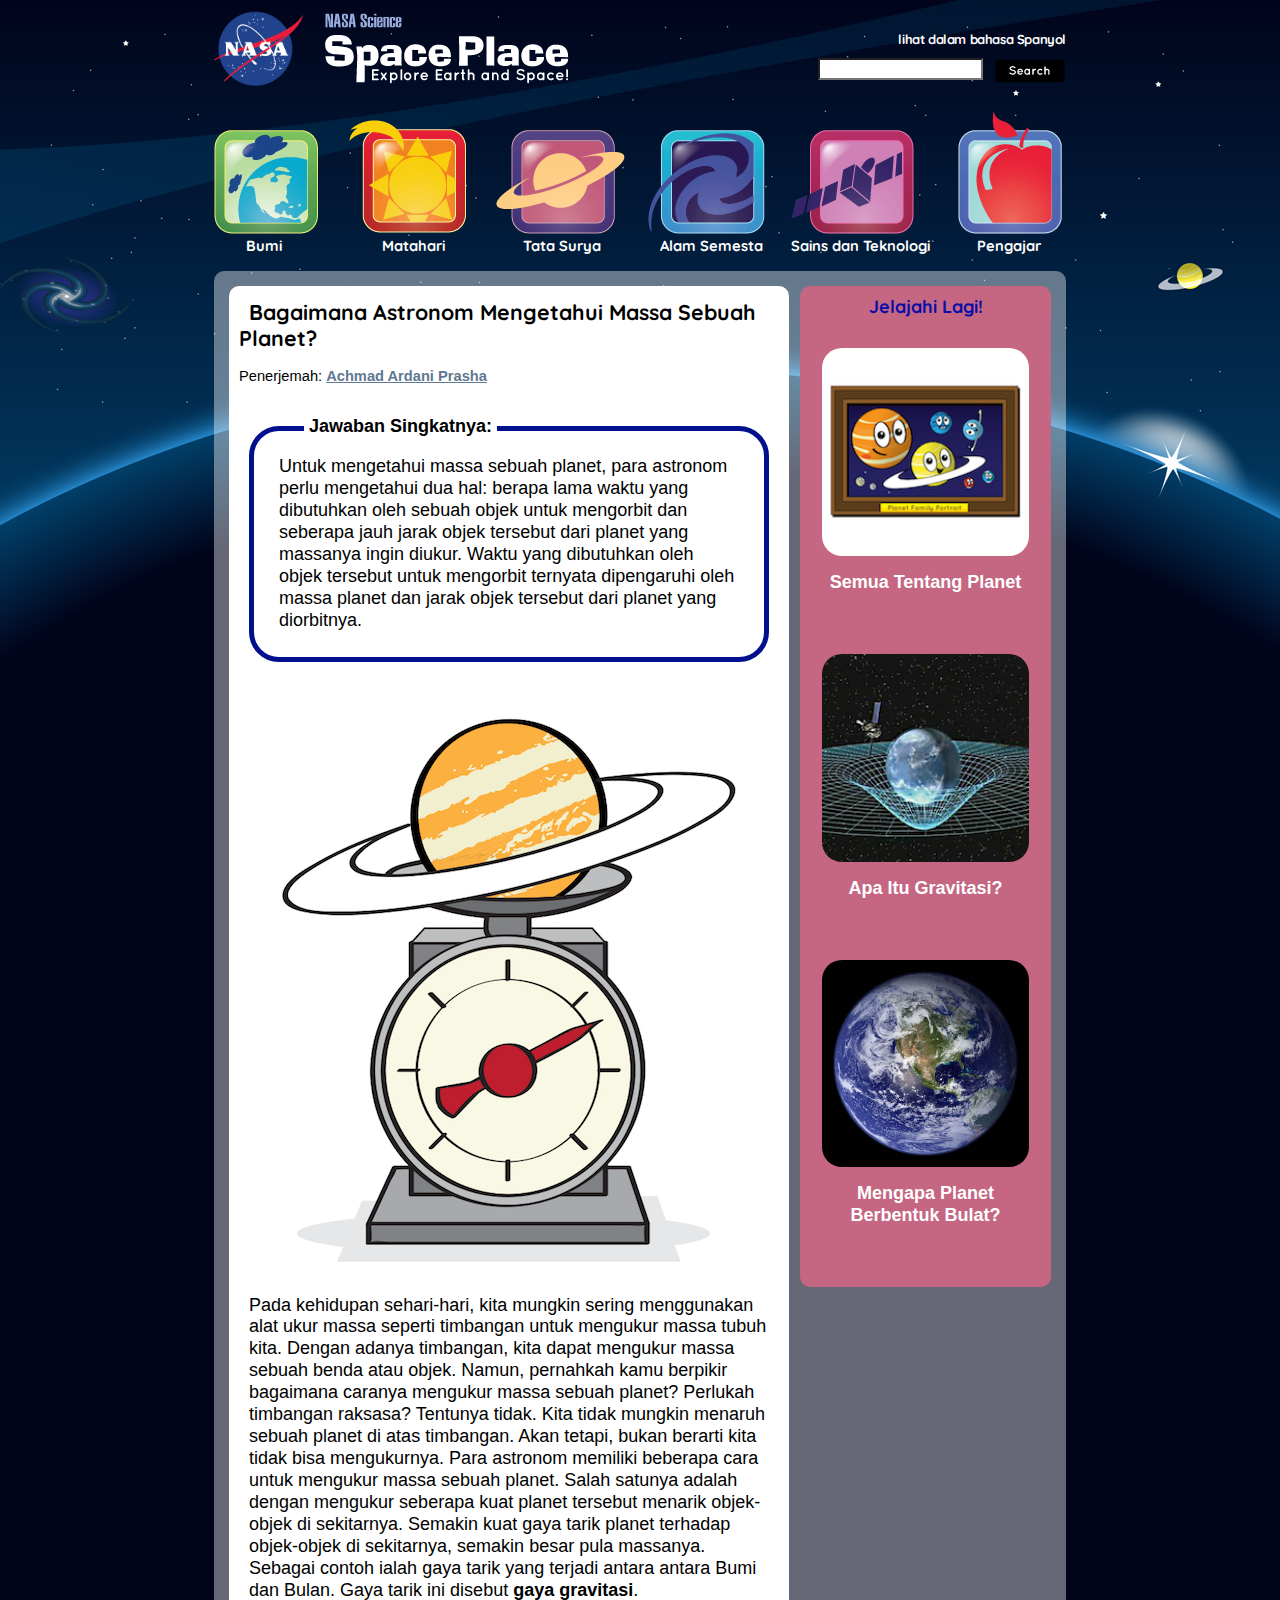
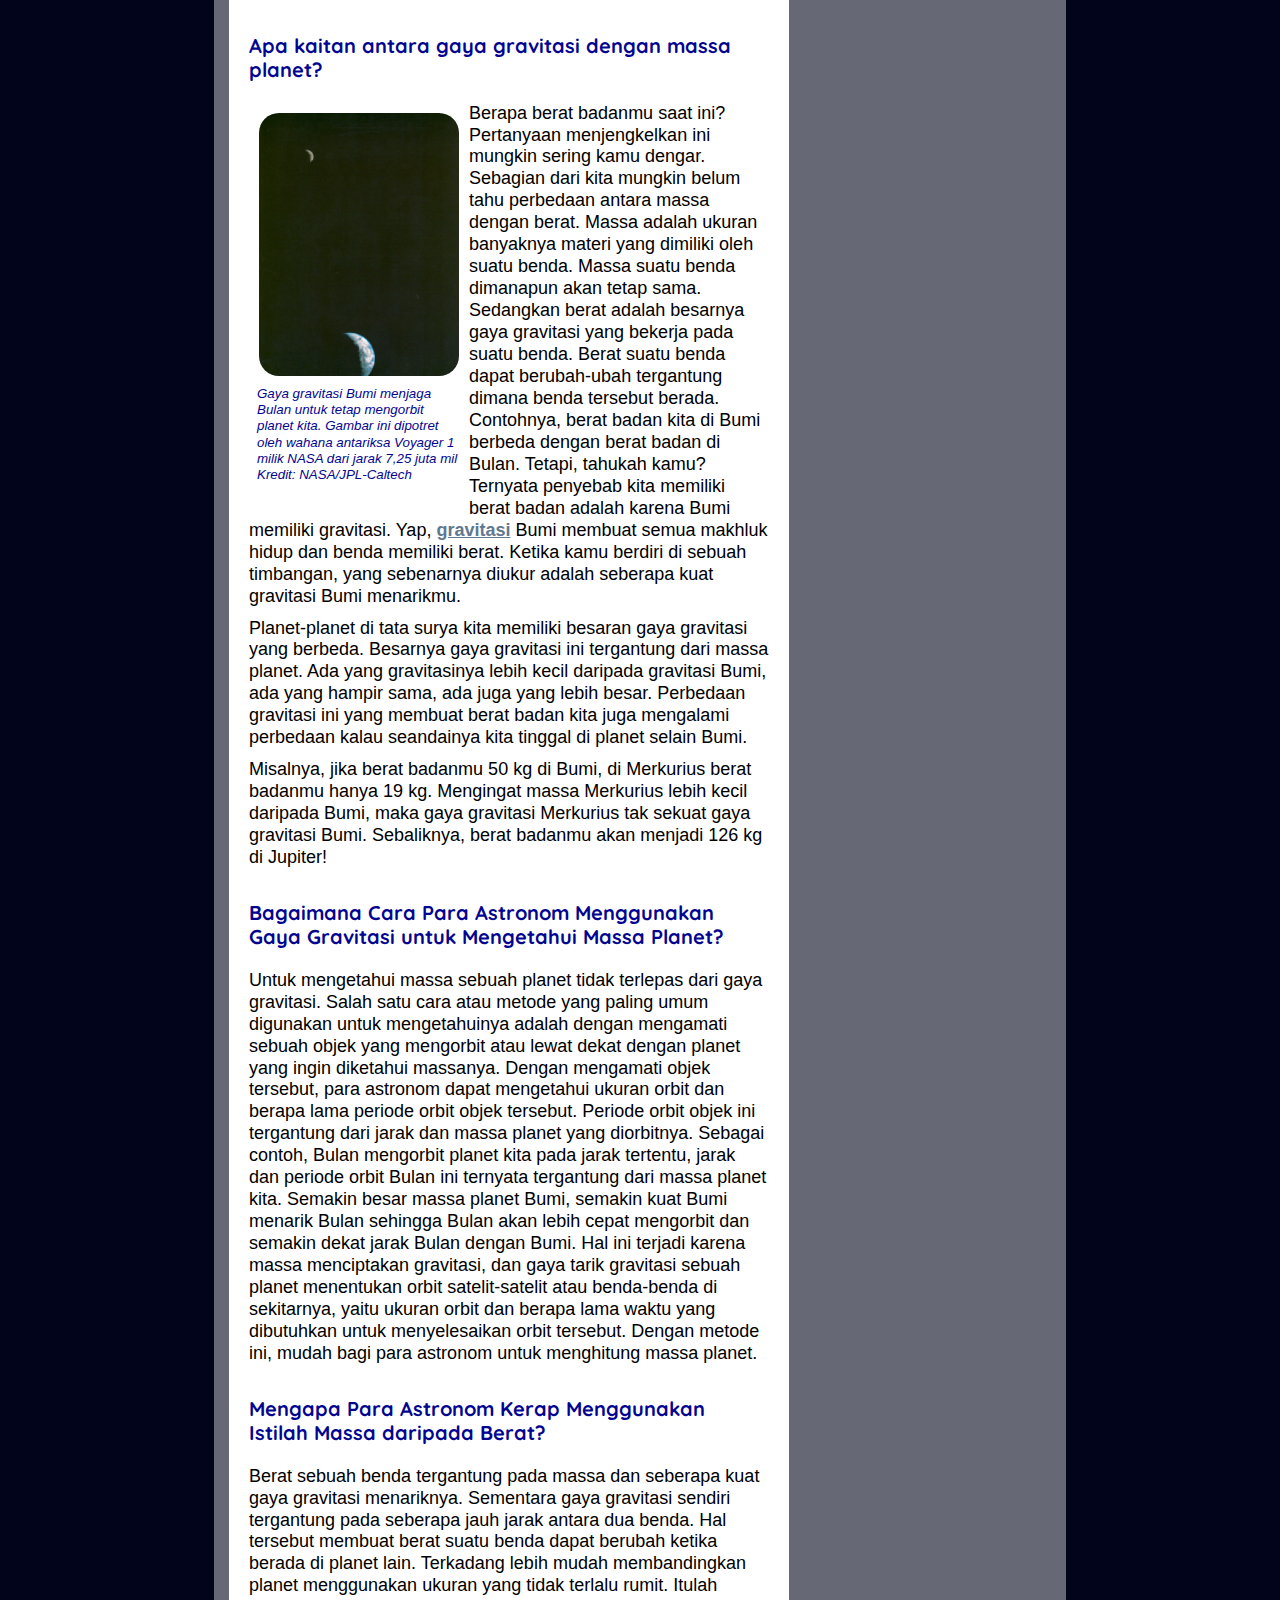
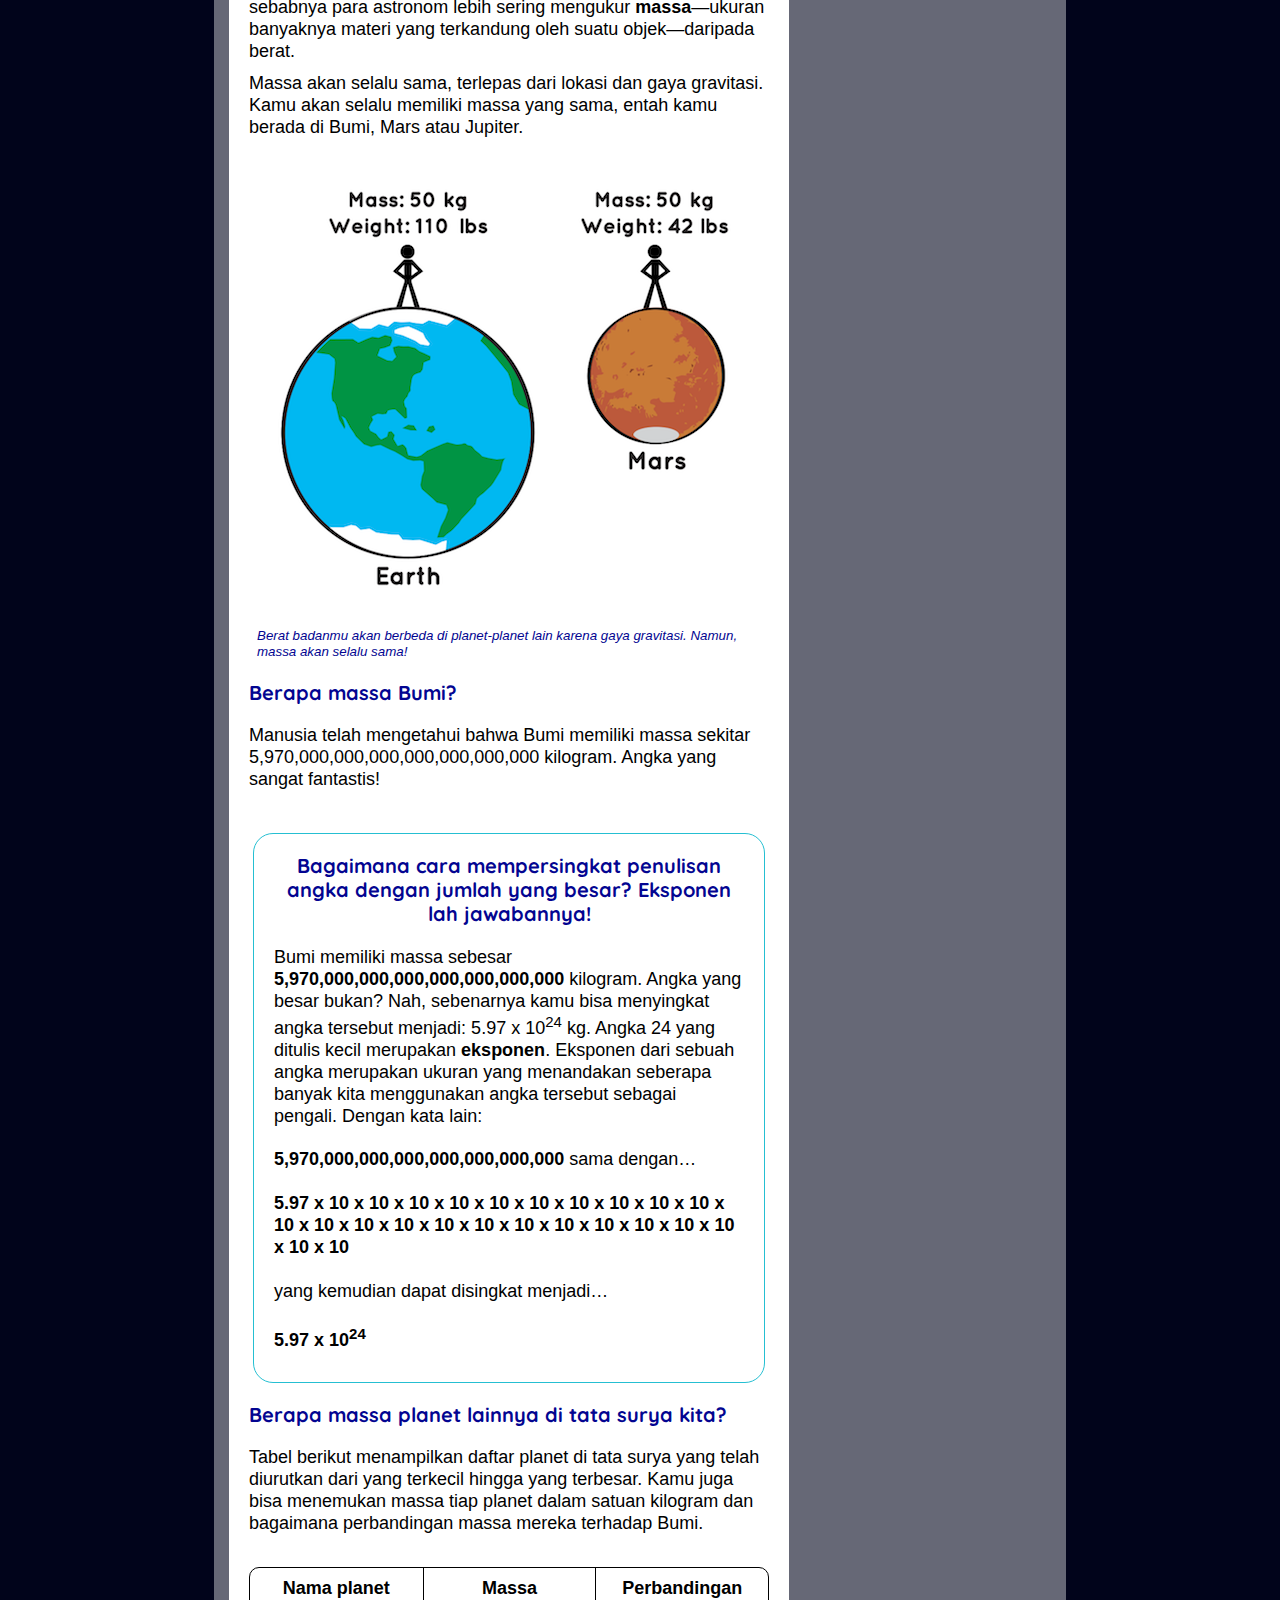
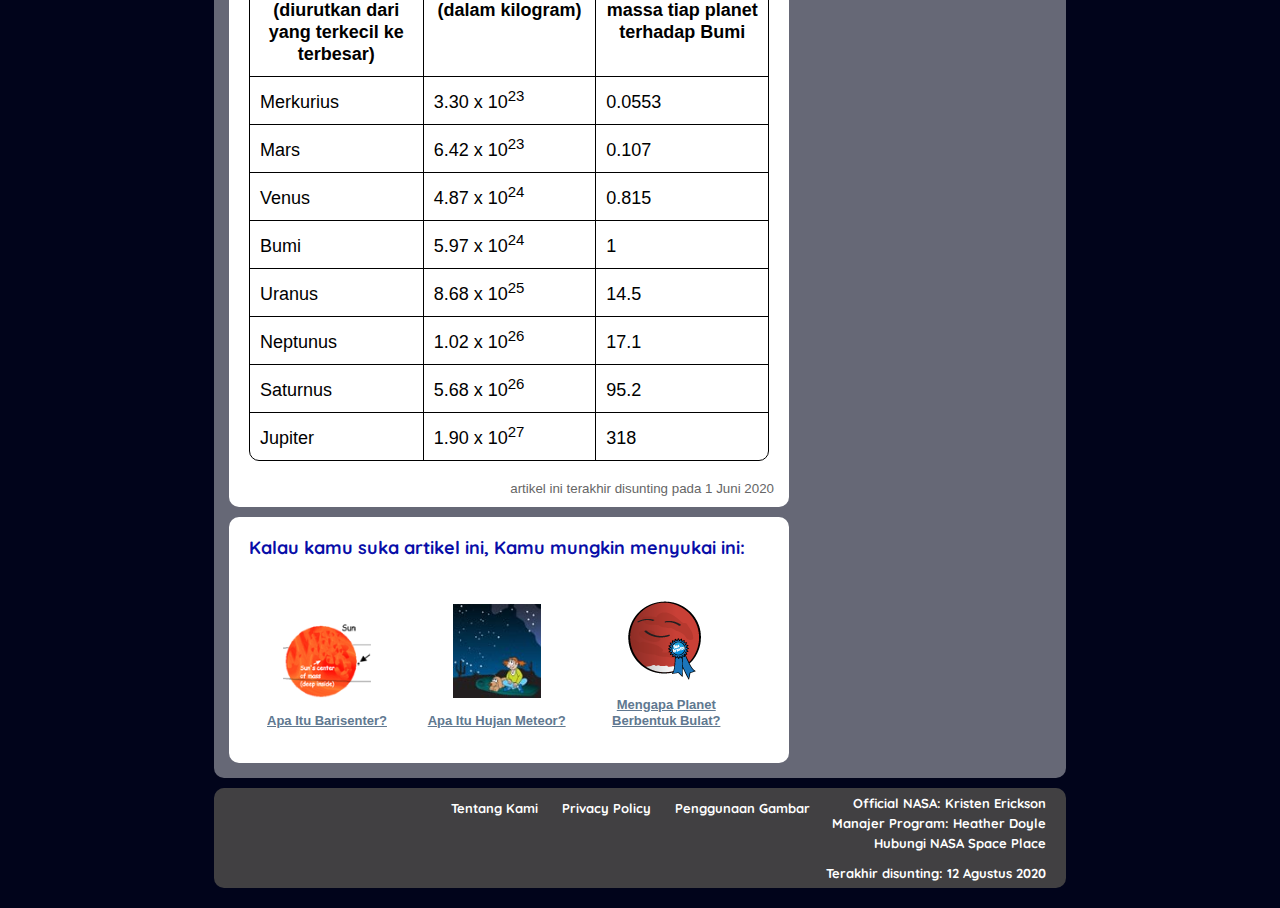
==== commit 6fbba398: "Update index.html" ====
--- a/planets-weight/en/index.html
+++ b/planets-weight/en/index.html
@@ -168,7 +168,7 @@
 	<div style="border:5px solid #01118e;padding:25px;max-width:100%;margin:15px 0; border-radius:30px;">
 		<div style="position: absolute;top:-15px;margin-left: 25px;background: #fff;padding: 5px;"><strong>Jawaban Singkatnya:</strong></div>
 		<div>
-			Untuk mengetahui massa sebuah planet, para astronom perlu mengetahui dua hal terlebih dahulu, yaitu berapa lama waktu yang dibutuhkan oleh sebuah objek untuk mengorbit planet dan seberapa jauh jarak mereka dari planet yang massanya ingin diukur. Waktu yang dibutuhkan oleh objek tersebut untuk mengorbit ternyata tergantung pada massa planet dan jarak objek tersebut dari planet yang diorbitnya.
+			Untuk mengetahui massa sebuah planet, para astronom perlu mengetahui dua hal: berapa lama waktu yang dibutuhkan oleh sebuah objek untuk mengorbit dan seberapa jauh jarak objek tersebut dari planet yang massanya ingin diukur. Waktu yang dibutuhkan oleh objek tersebut untuk mengorbit ternyata dipengaruhi oleh massa planet dan jarak objek tersebut dari planet yang diorbitnya.
 		</div>
 	</div>
 </div>
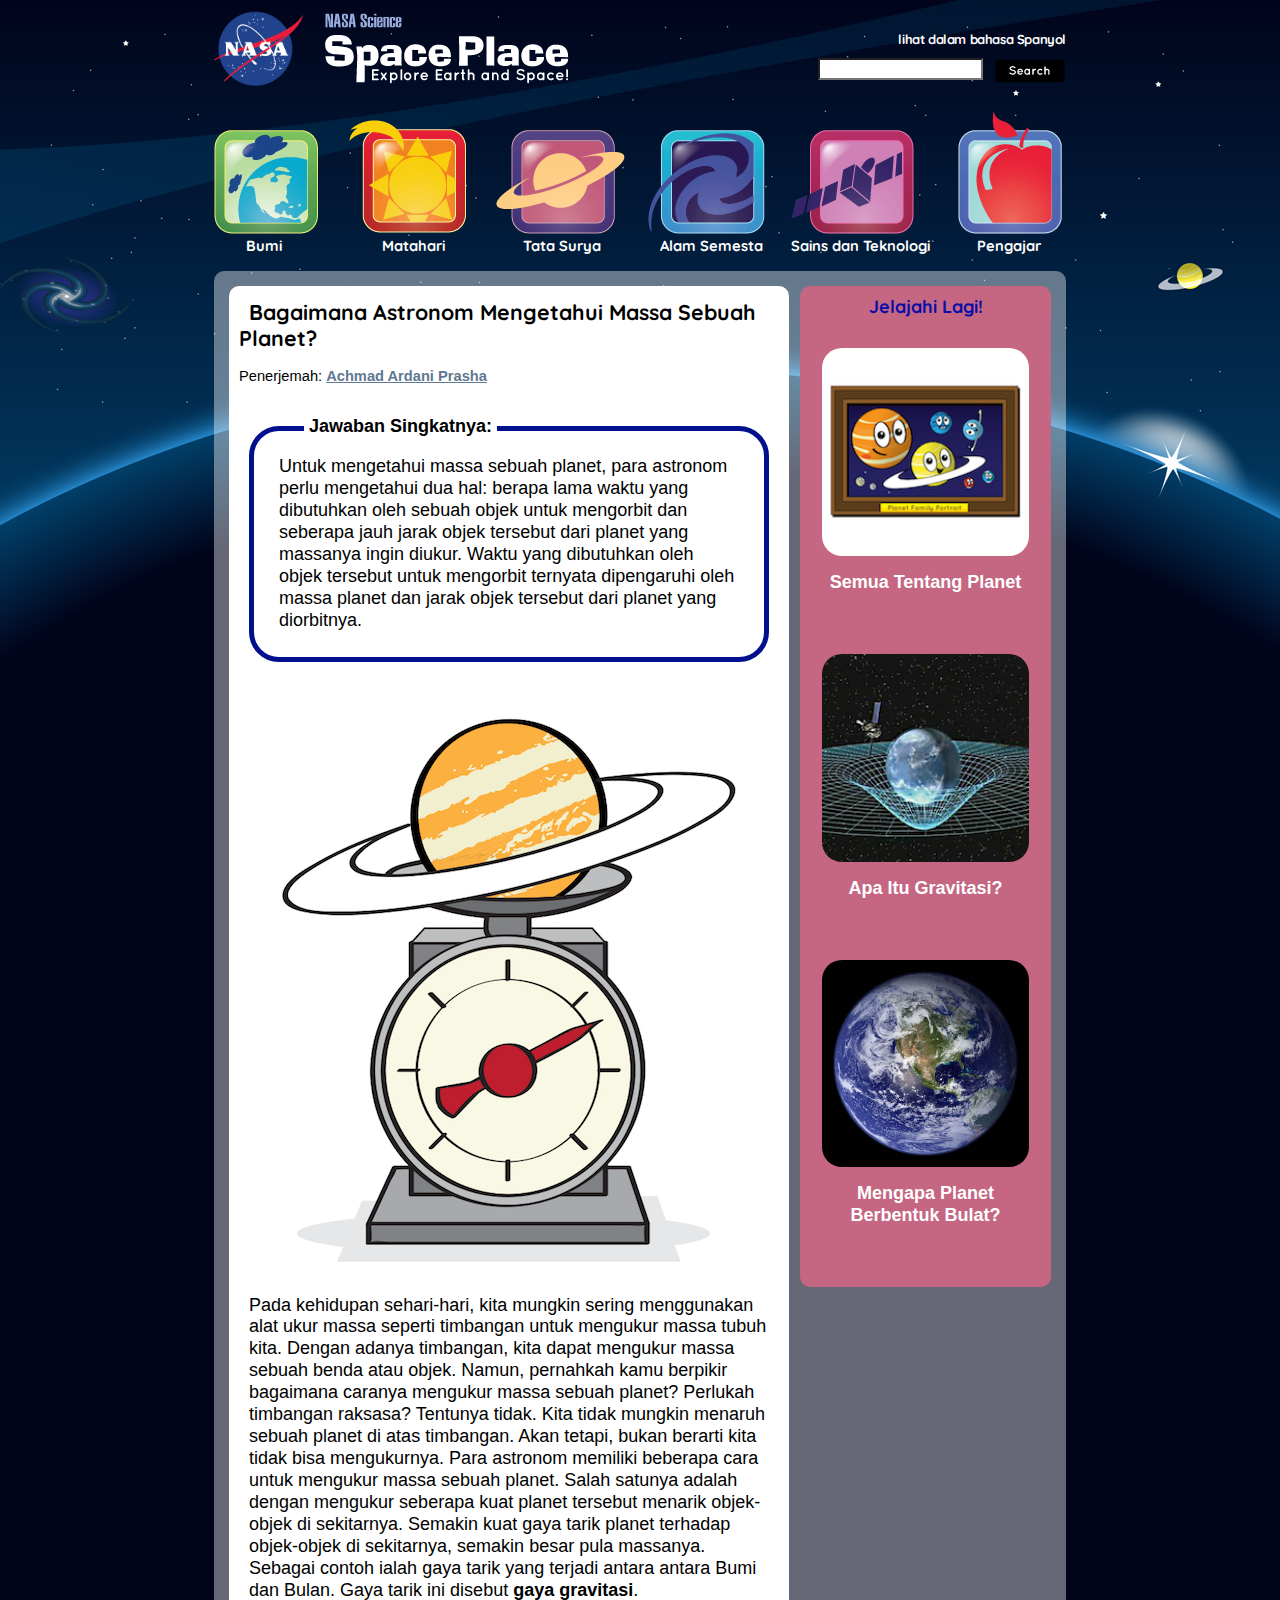
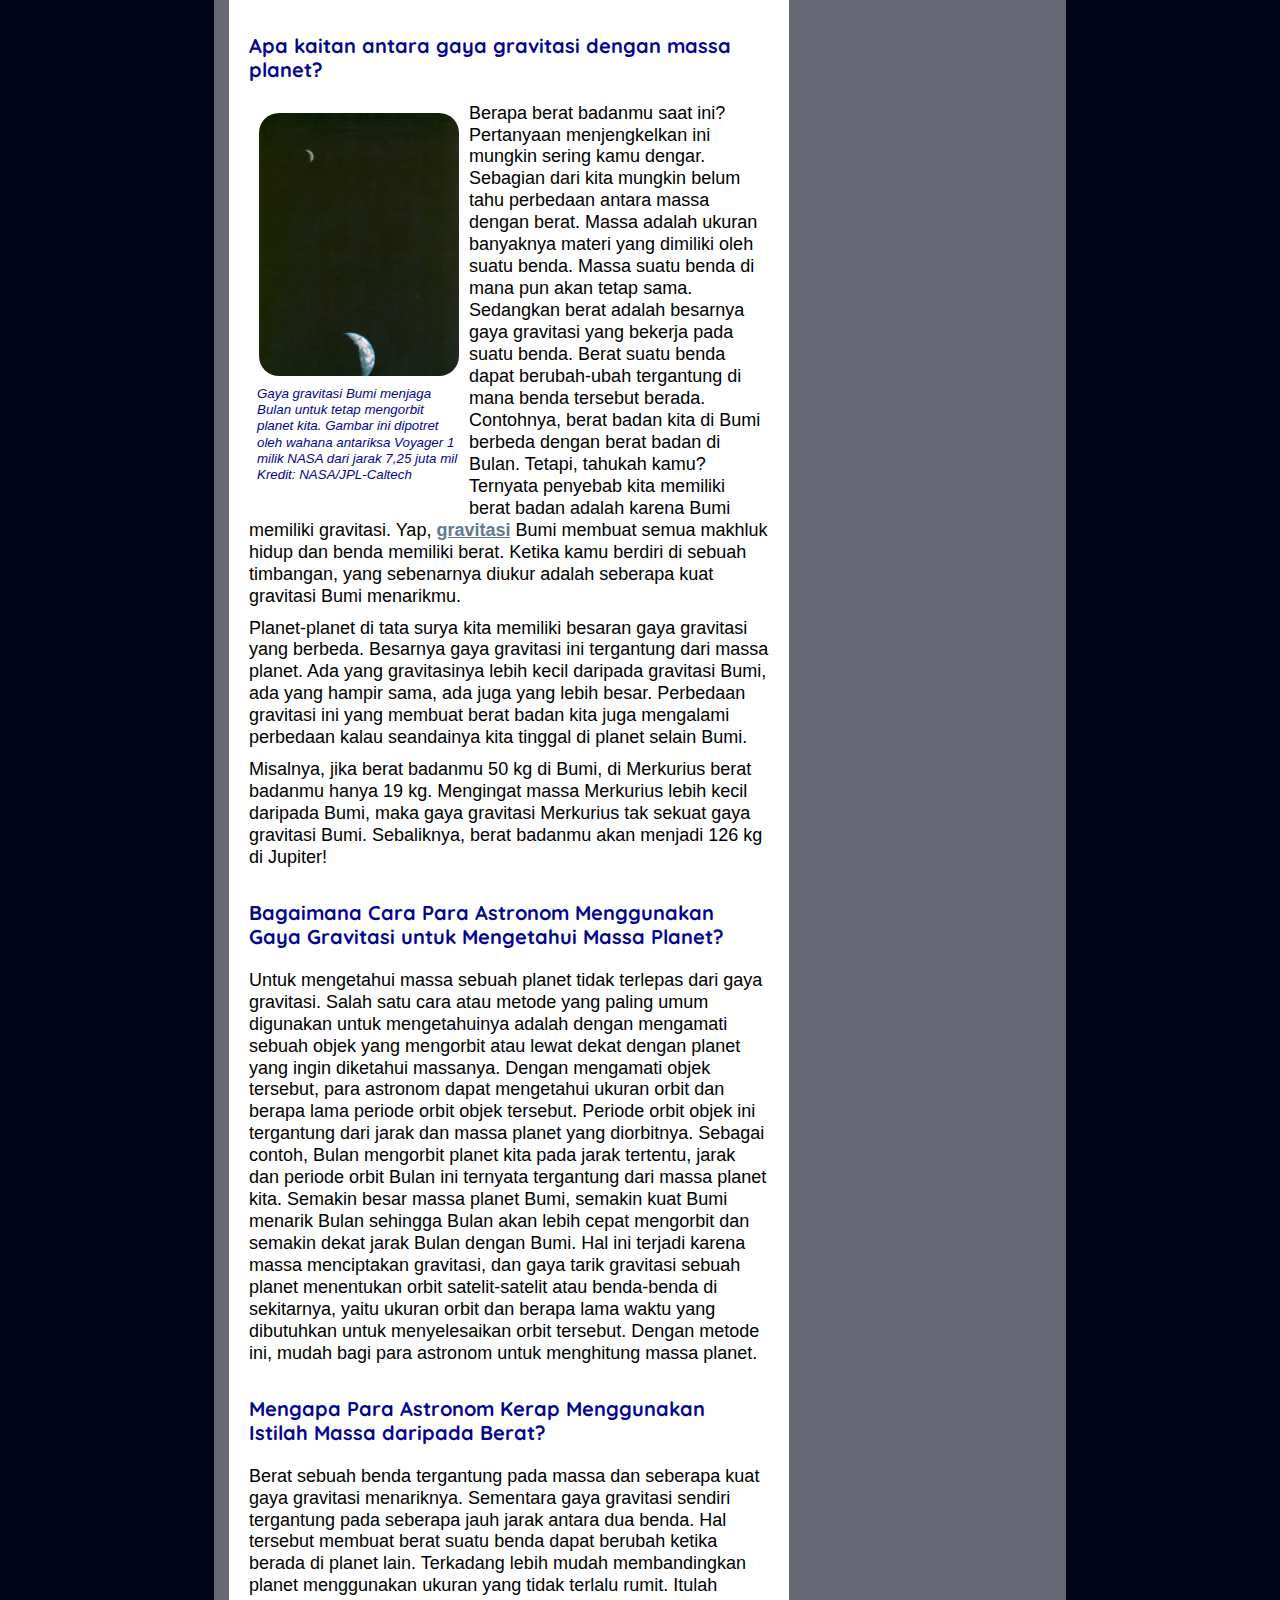
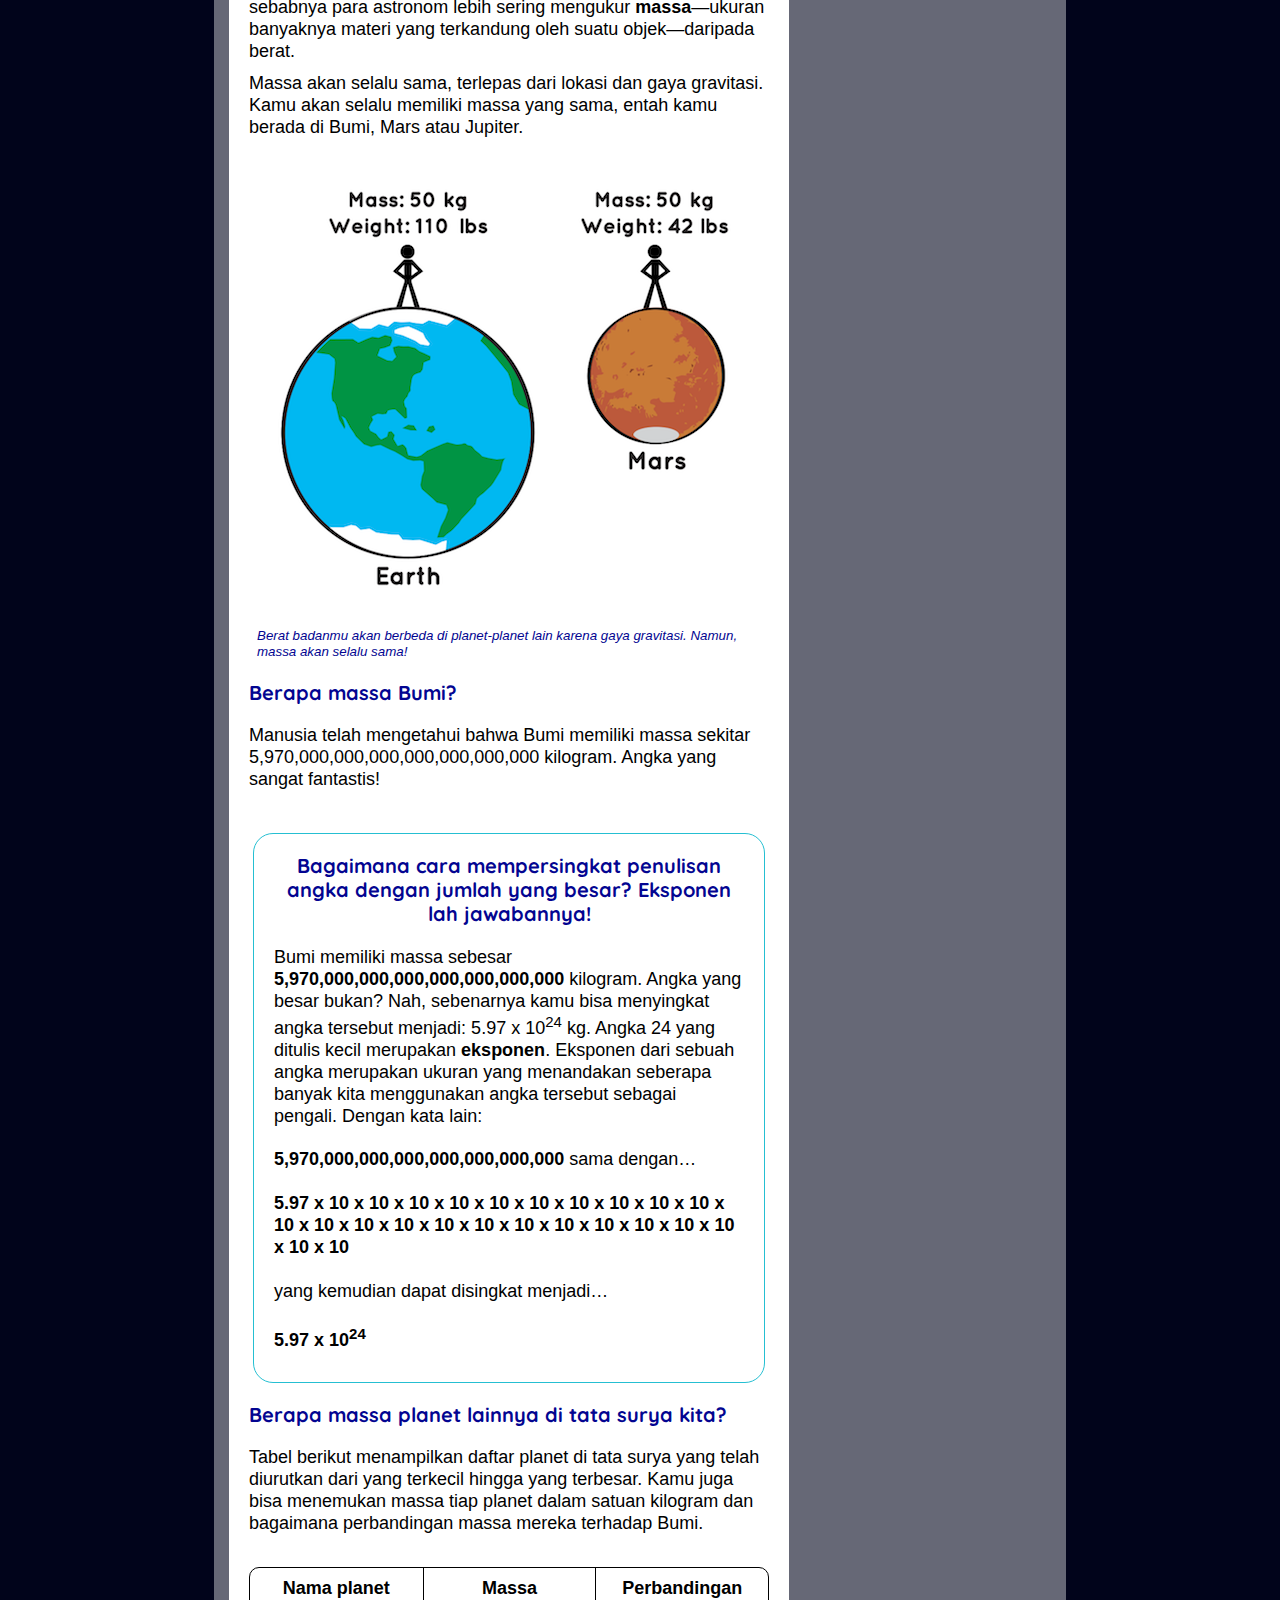
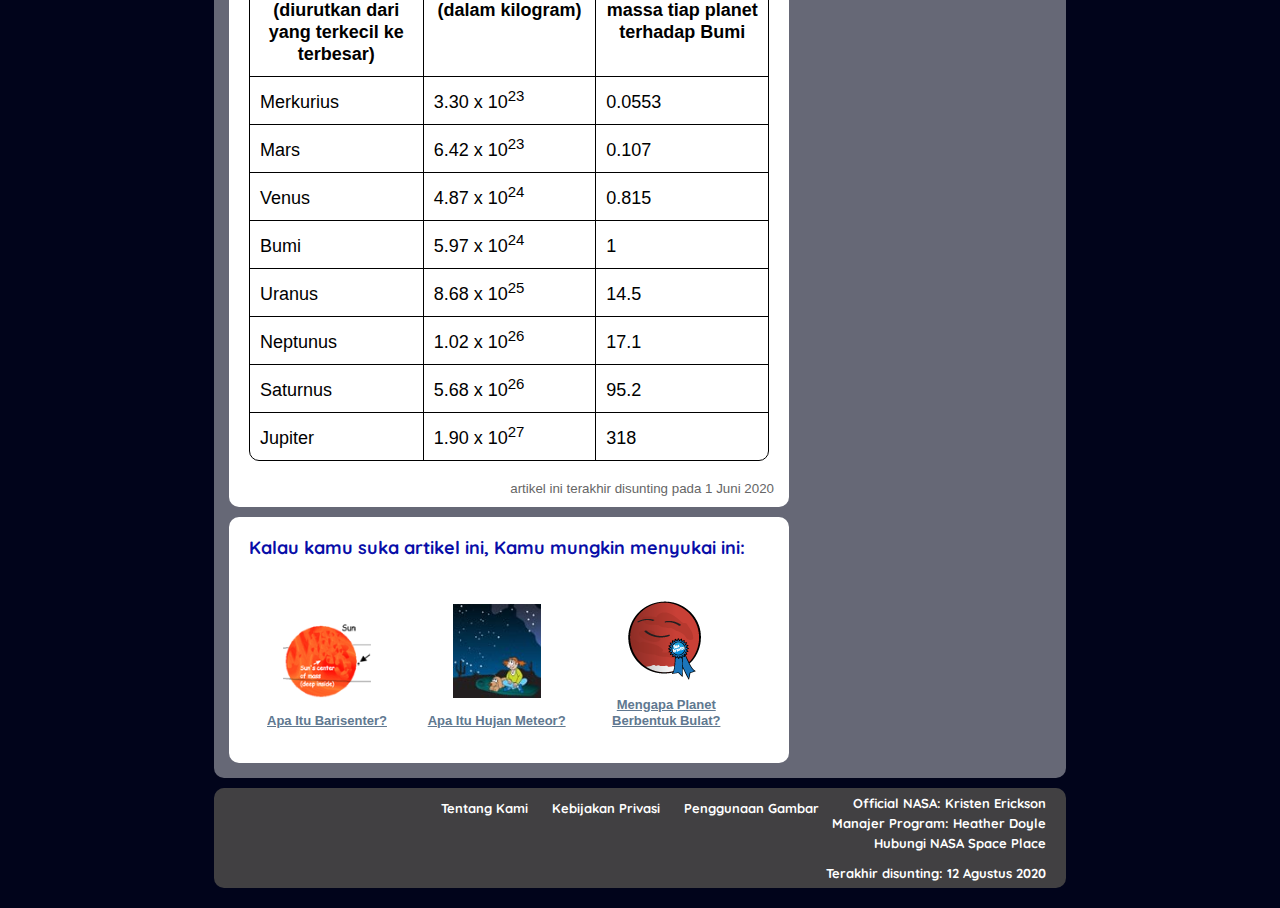
==== commit 57c2b4fa: "Update index.html" ====
--- a/planets-weight/en/index.html
+++ b/planets-weight/en/index.html
@@ -188,7 +188,7 @@
 	<p class="caption">Gaya gravitasi Bumi menjaga Bulan untuk tetap mengorbit planet kita. Gambar ini dipotret oleh wahana antariksa Voyager 1 milik NASA dari jarak 7,25 juta mil Kredit: NASA/JPL-Caltech</p>
 </div>
 
-<p>Berapa berat badanmu saat ini? Pertanyaan menjengkelkan ini mungkin sering kamu dengar. Sebagian dari kita mungkin belum tahu perbedaan antara massa dengan berat. Massa adalah ukuran banyaknya materi yang dimiliki oleh suatu benda. Massa suatu benda dimanapun akan tetap sama. Sedangkan berat adalah besarnya gaya gravitasi yang bekerja pada suatu benda. Berat suatu benda dapat berubah-ubah tergantung dimana benda tersebut berada. Contohnya, berat badan kita di Bumi berbeda dengan berat badan di Bulan. Tetapi, tahukah kamu? Ternyata penyebab kita memiliki berat badan adalah karena Bumi memiliki gravitasi. Yap, <a href="https://spaceplace.nasa.gov/what-is-gravity">gravitasi</a> Bumi membuat semua makhluk hidup dan benda memiliki berat.
+<p>Berapa berat badanmu saat ini? Pertanyaan menjengkelkan ini mungkin sering kamu dengar. Sebagian dari kita mungkin belum tahu perbedaan antara massa dengan berat. Massa adalah ukuran banyaknya materi yang dimiliki oleh suatu benda. Massa suatu benda di mana pun akan tetap sama. Sedangkan berat adalah besarnya gaya gravitasi yang bekerja pada suatu benda. Berat suatu benda dapat berubah-ubah tergantung di mana benda tersebut berada. Contohnya, berat badan kita di Bumi berbeda dengan berat badan di Bulan. Tetapi, tahukah kamu? Ternyata penyebab kita memiliki berat badan adalah karena Bumi memiliki gravitasi. Yap, <a href="https://spaceplace.nasa.gov/what-is-gravity">gravitasi</a> Bumi membuat semua makhluk hidup dan benda memiliki berat.
 		    Ketika kamu berdiri di sebuah timbangan, yang sebenarnya diukur adalah seberapa kuat gravitasi Bumi menarikmu.</p>
 
 <p>Planet-planet di tata surya kita memiliki besaran gaya gravitasi yang berbeda. Besarnya gaya gravitasi ini tergantung dari massa planet. Ada yang gravitasinya lebih kecil daripada gravitasi Bumi, ada yang hampir sama, ada juga yang lebih besar. Perbedaan gravitasi ini yang membuat berat badan kita juga mengalami perbedaan kalau seandainya kita tinggal di planet selain Bumi.</p>
@@ -410,7 +410,7 @@
 
     <span class = "footer-links">
         <a href="https://spaceplace.nasa.gov/about-us">Tentang Kami</a>
-        <a href= "https://www.nasa.gov/about/highlights/HP_Privacy.html" target="_blank">Privacy Policy</a>
+        <a href= "https://www.nasa.gov/about/highlights/HP_Privacy.html" target="_blank">Kebijakan Privasi</a>
         <a href="https://spaceplace.nasa.gov/image-use">Penggunaan Gambar</a>
     </span>
 
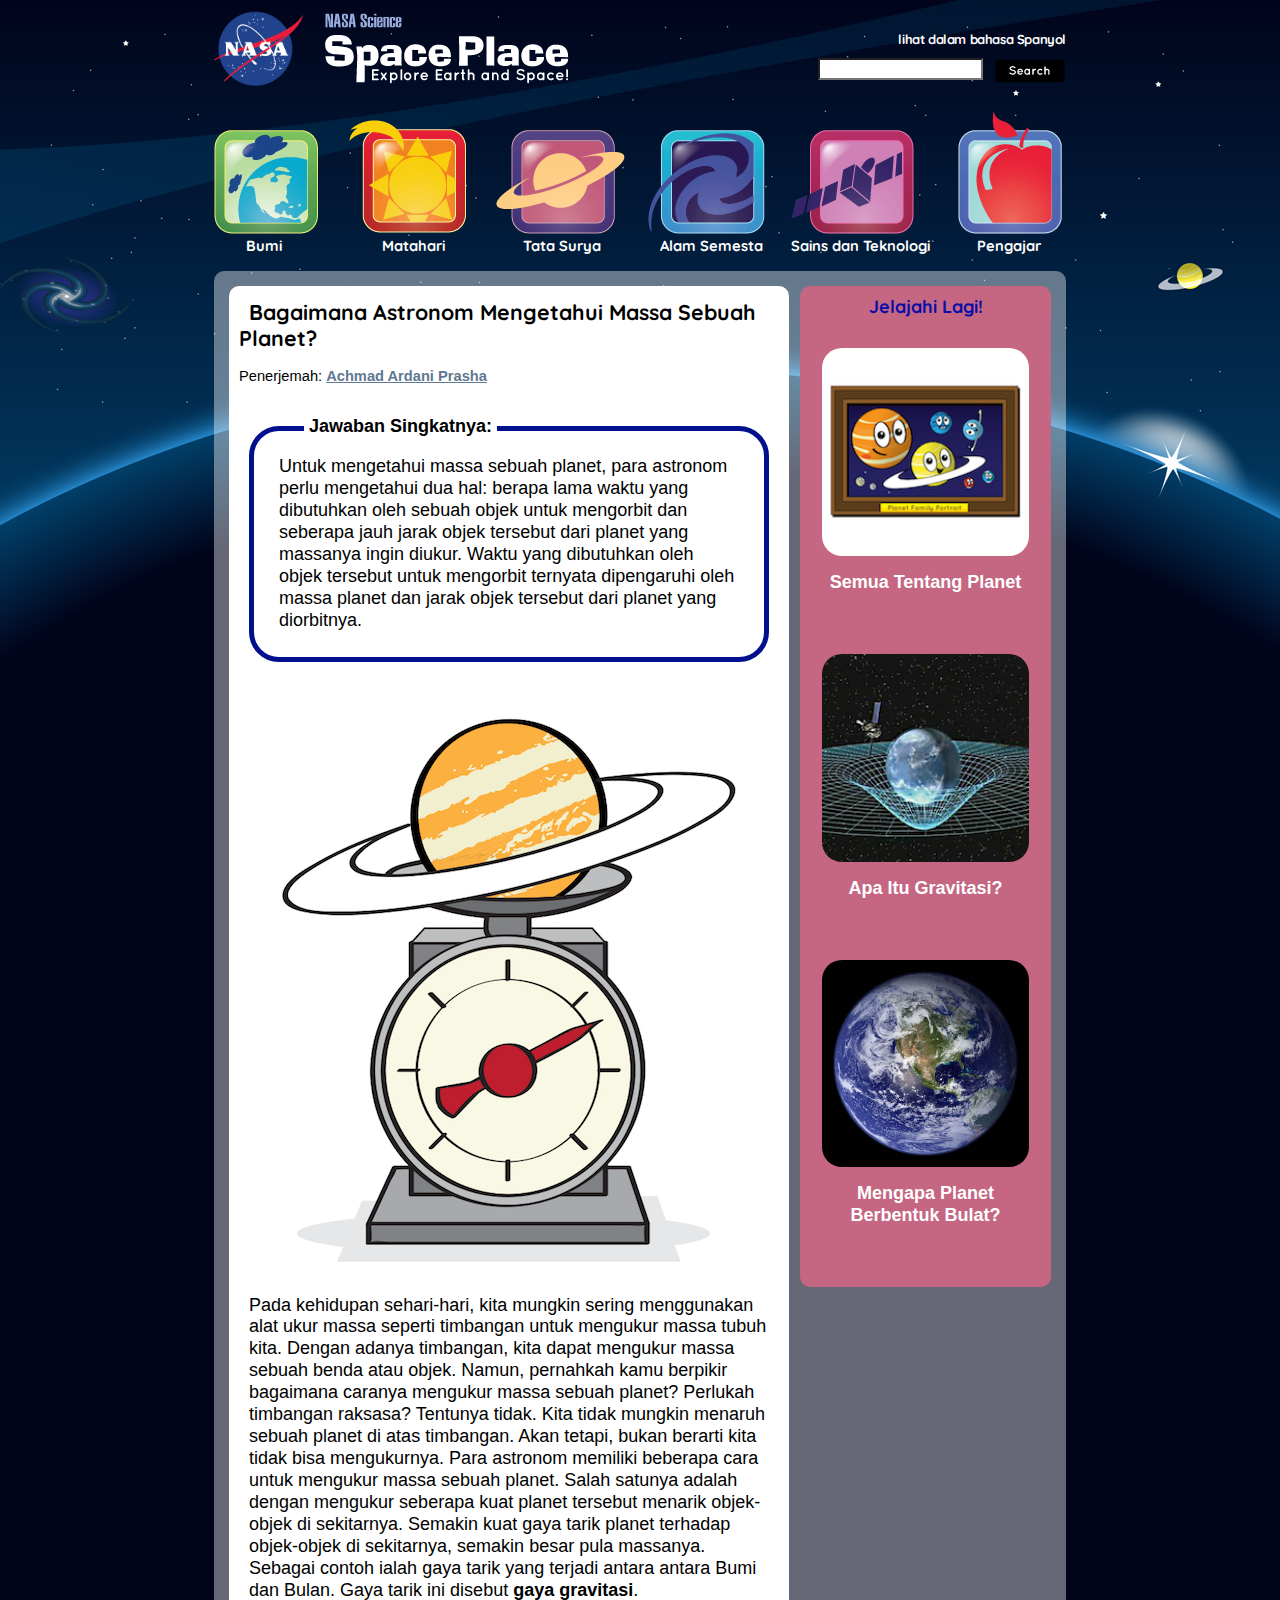
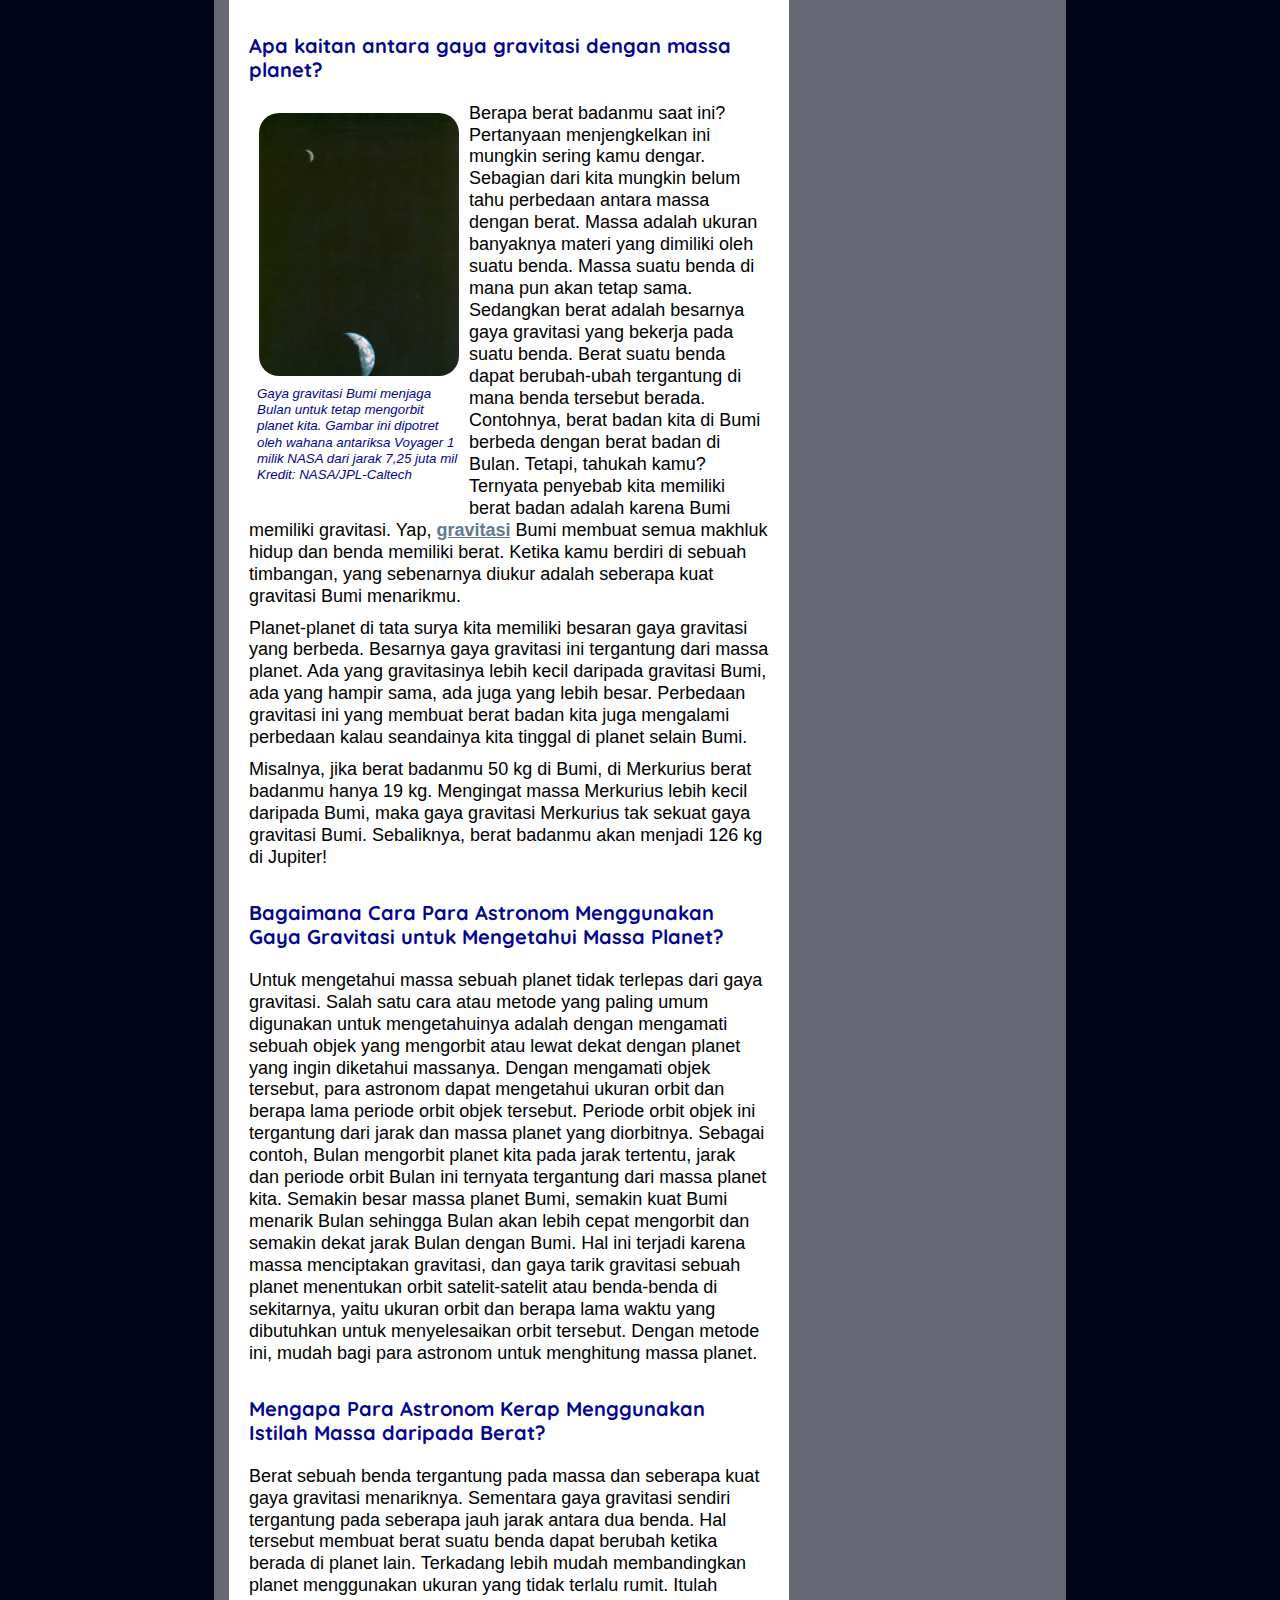
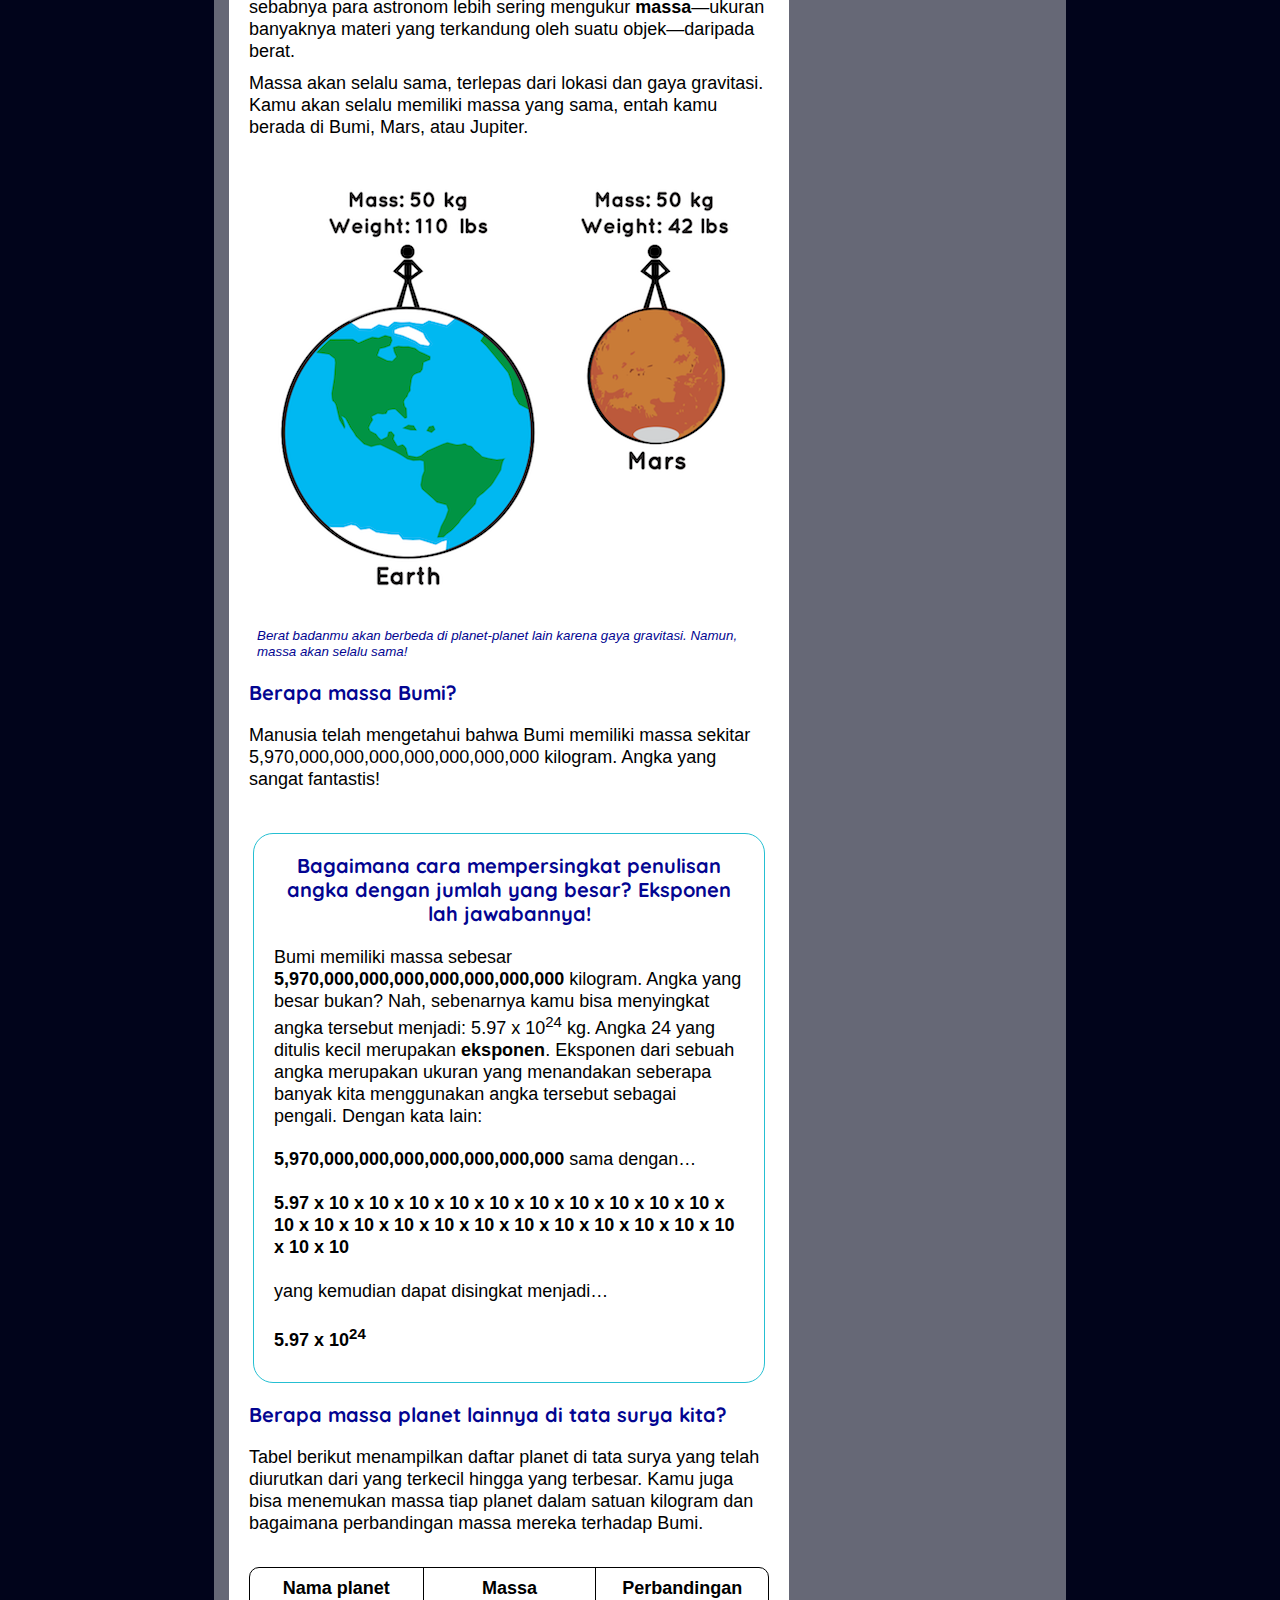
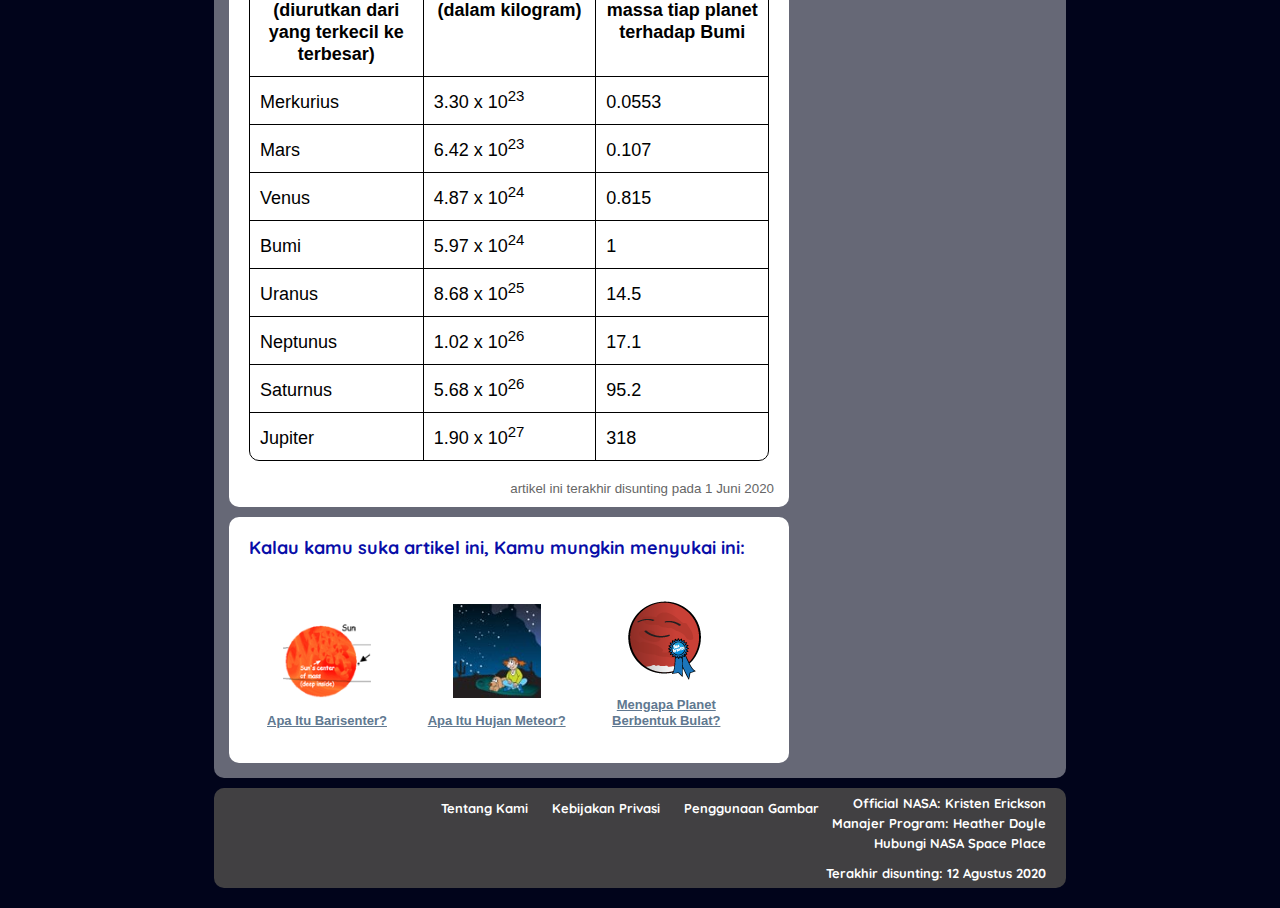
==== commit 16de2b3e: "Update index.html" ====
--- a/planets-weight/en/index.html
+++ b/planets-weight/en/index.html
@@ -205,7 +205,7 @@
 <p>Berat sebuah benda tergantung pada massa dan seberapa kuat gaya gravitasi menariknya. Sementara gaya gravitasi sendiri tergantung pada seberapa jauh jarak antara dua benda. Hal tersebut membuat berat suatu benda dapat berubah ketika berada di planet lain.
 	Terkadang lebih mudah membandingkan planet menggunakan ukuran yang tidak terlalu rumit. Itulah sebabnya para astronom lebih sering mengukur <strong>massa</strong>—ukuran banyaknya materi yang terkandung oleh suatu objek—daripada berat.</p>
 
-<p>Massa akan selalu sama, terlepas dari lokasi dan gaya gravitasi. Kamu akan selalu memiliki massa yang sama, entah kamu berada di Bumi, Mars atau Jupiter.</p>
+<p>Massa akan selalu sama, terlepas dari lokasi dan gaya gravitasi. Kamu akan selalu memiliki massa yang sama, entah kamu berada di Bumi, Mars, atau Jupiter.</p>
 
 <div class="image-with-caption">
 	<img src="/review/planets-weight/planets-weight3.en.png" alt="illustration of Earth and Mars with a stick figure person atop each one, showing that while a person's weight would differ on both planets, their mass would be the same" style="border-radius:30px;">
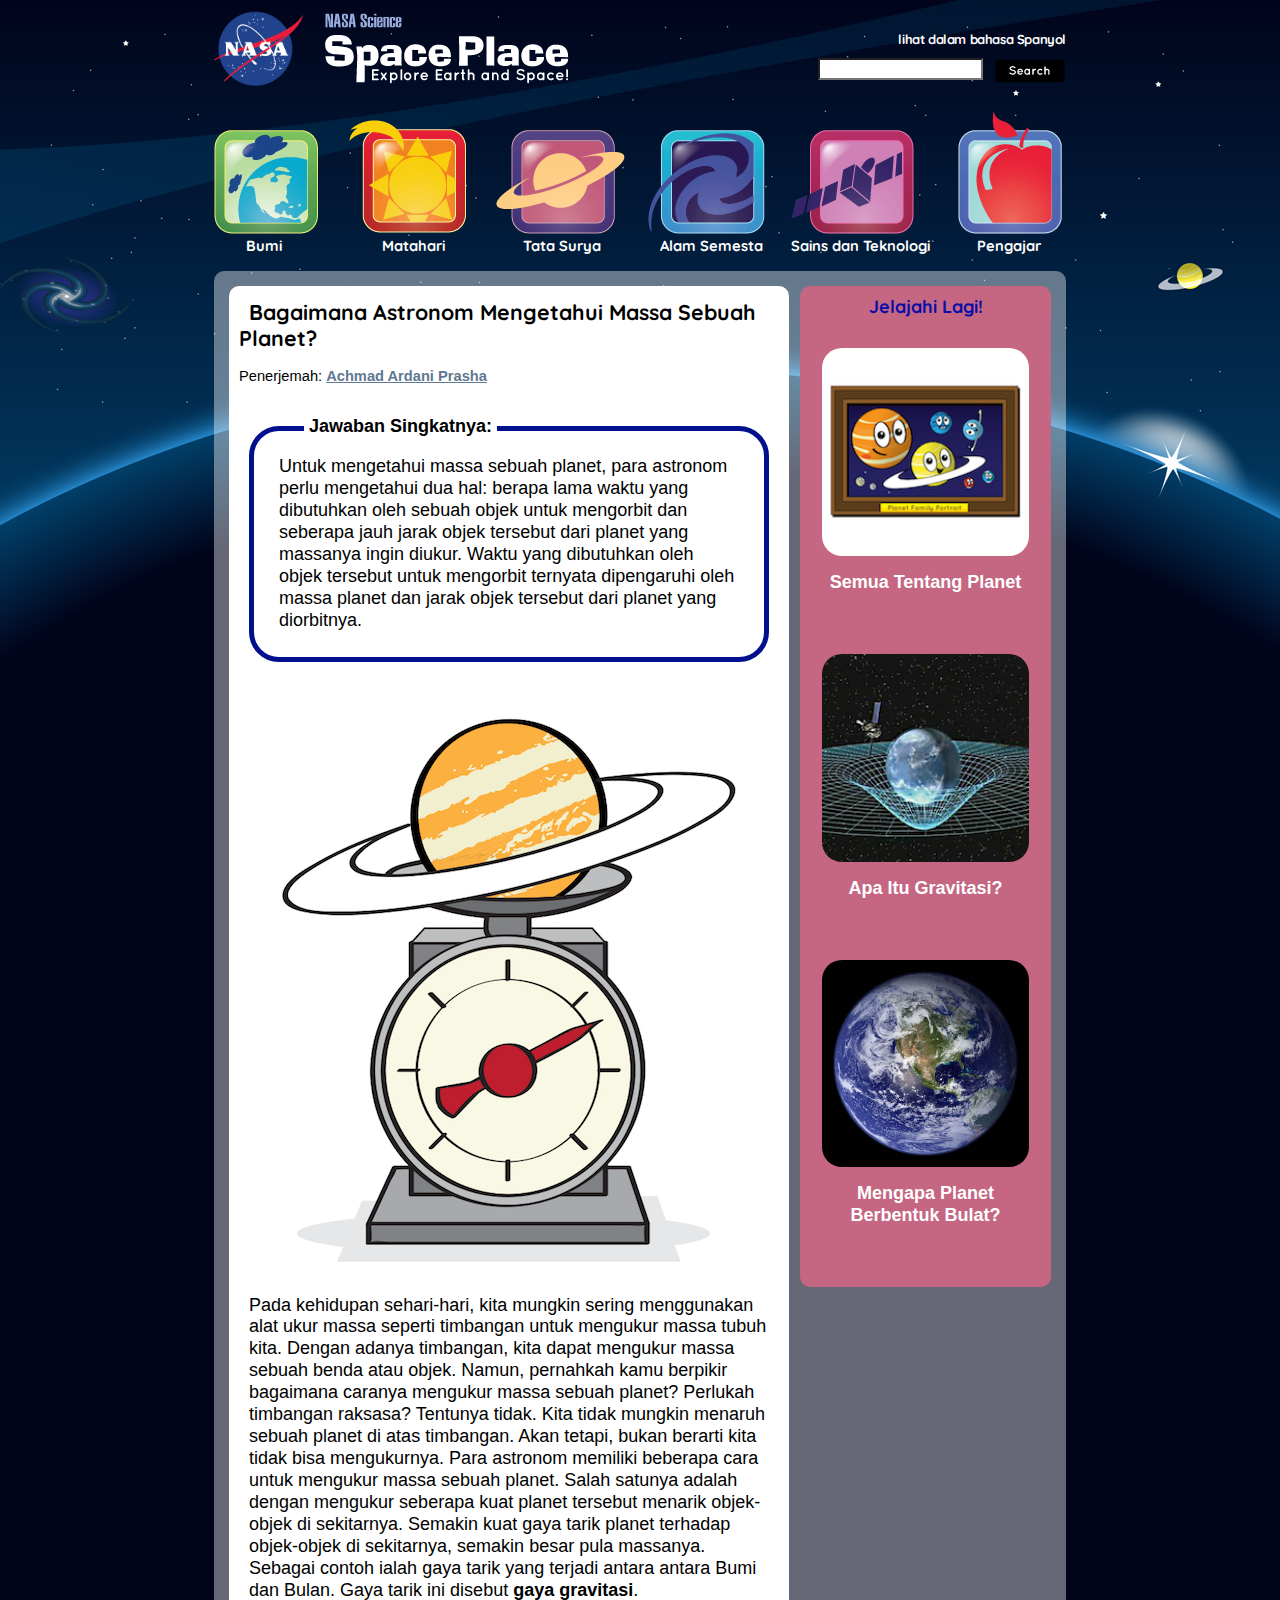
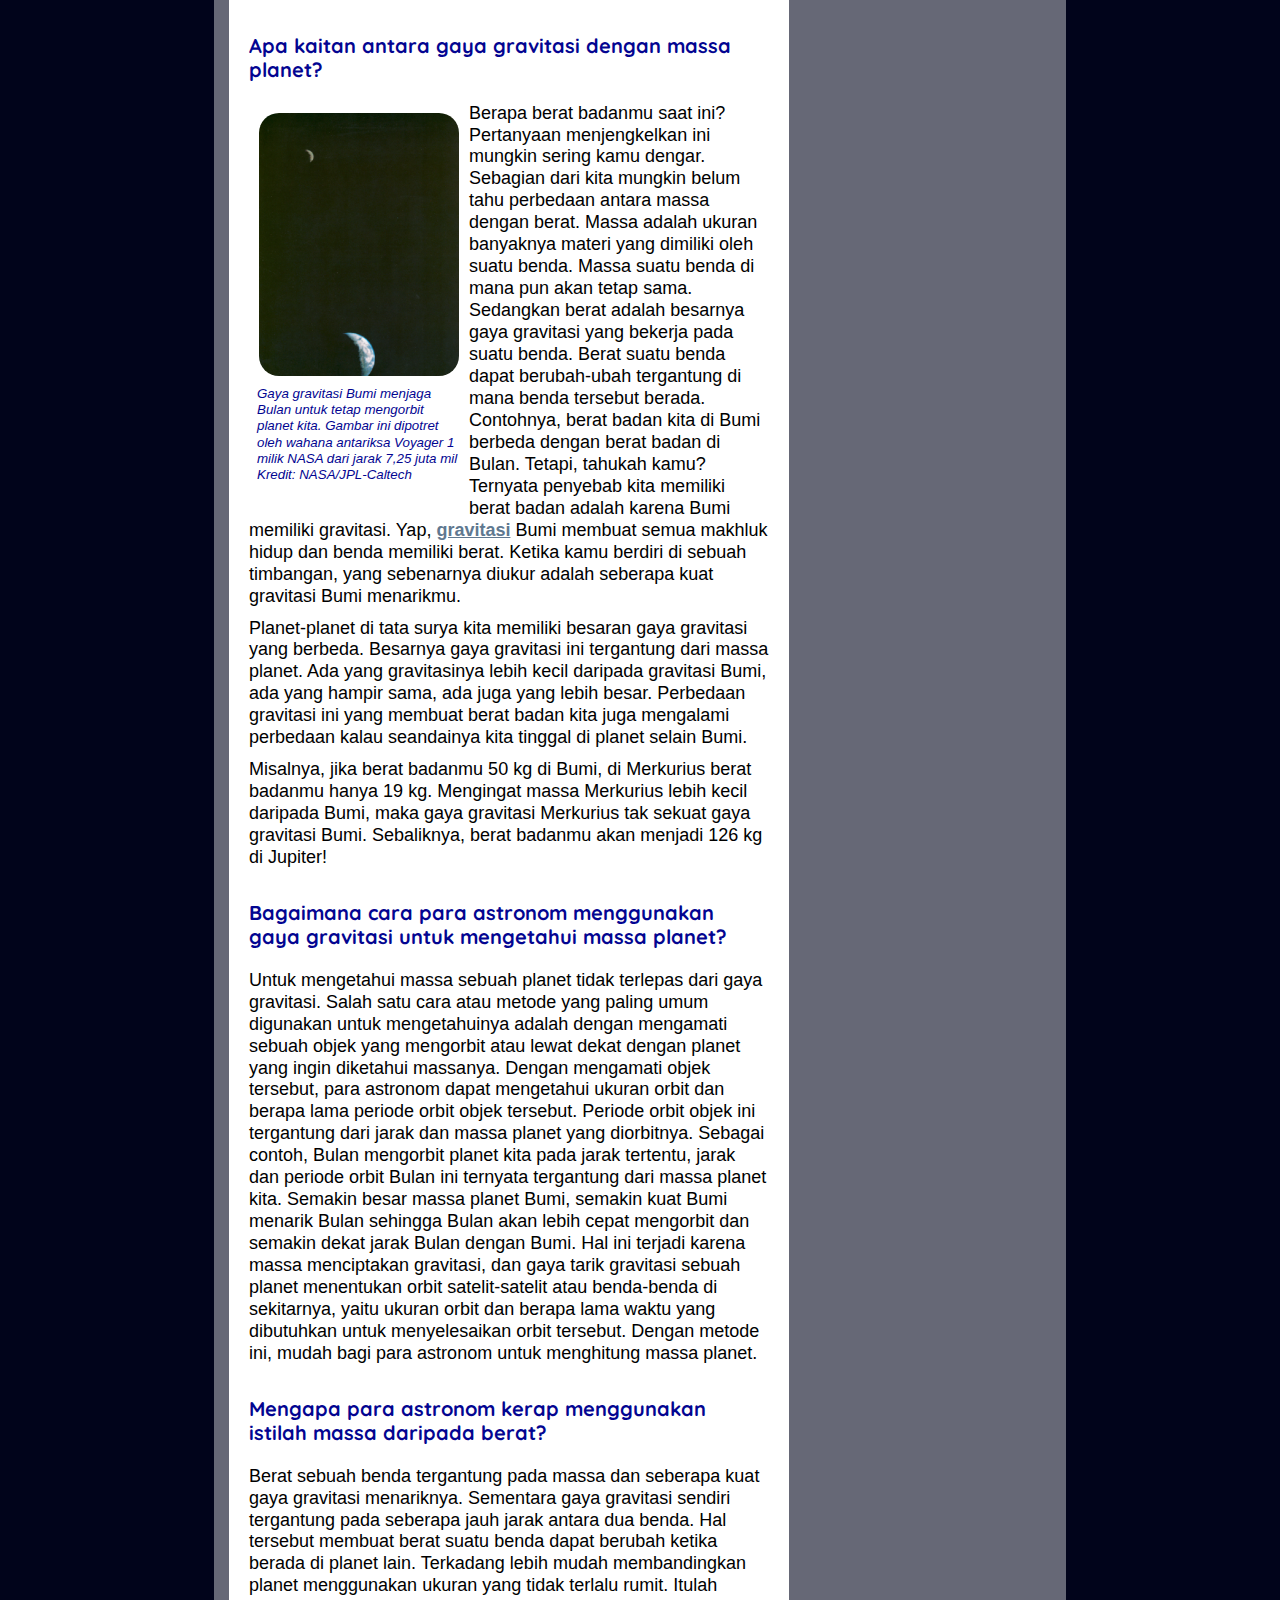
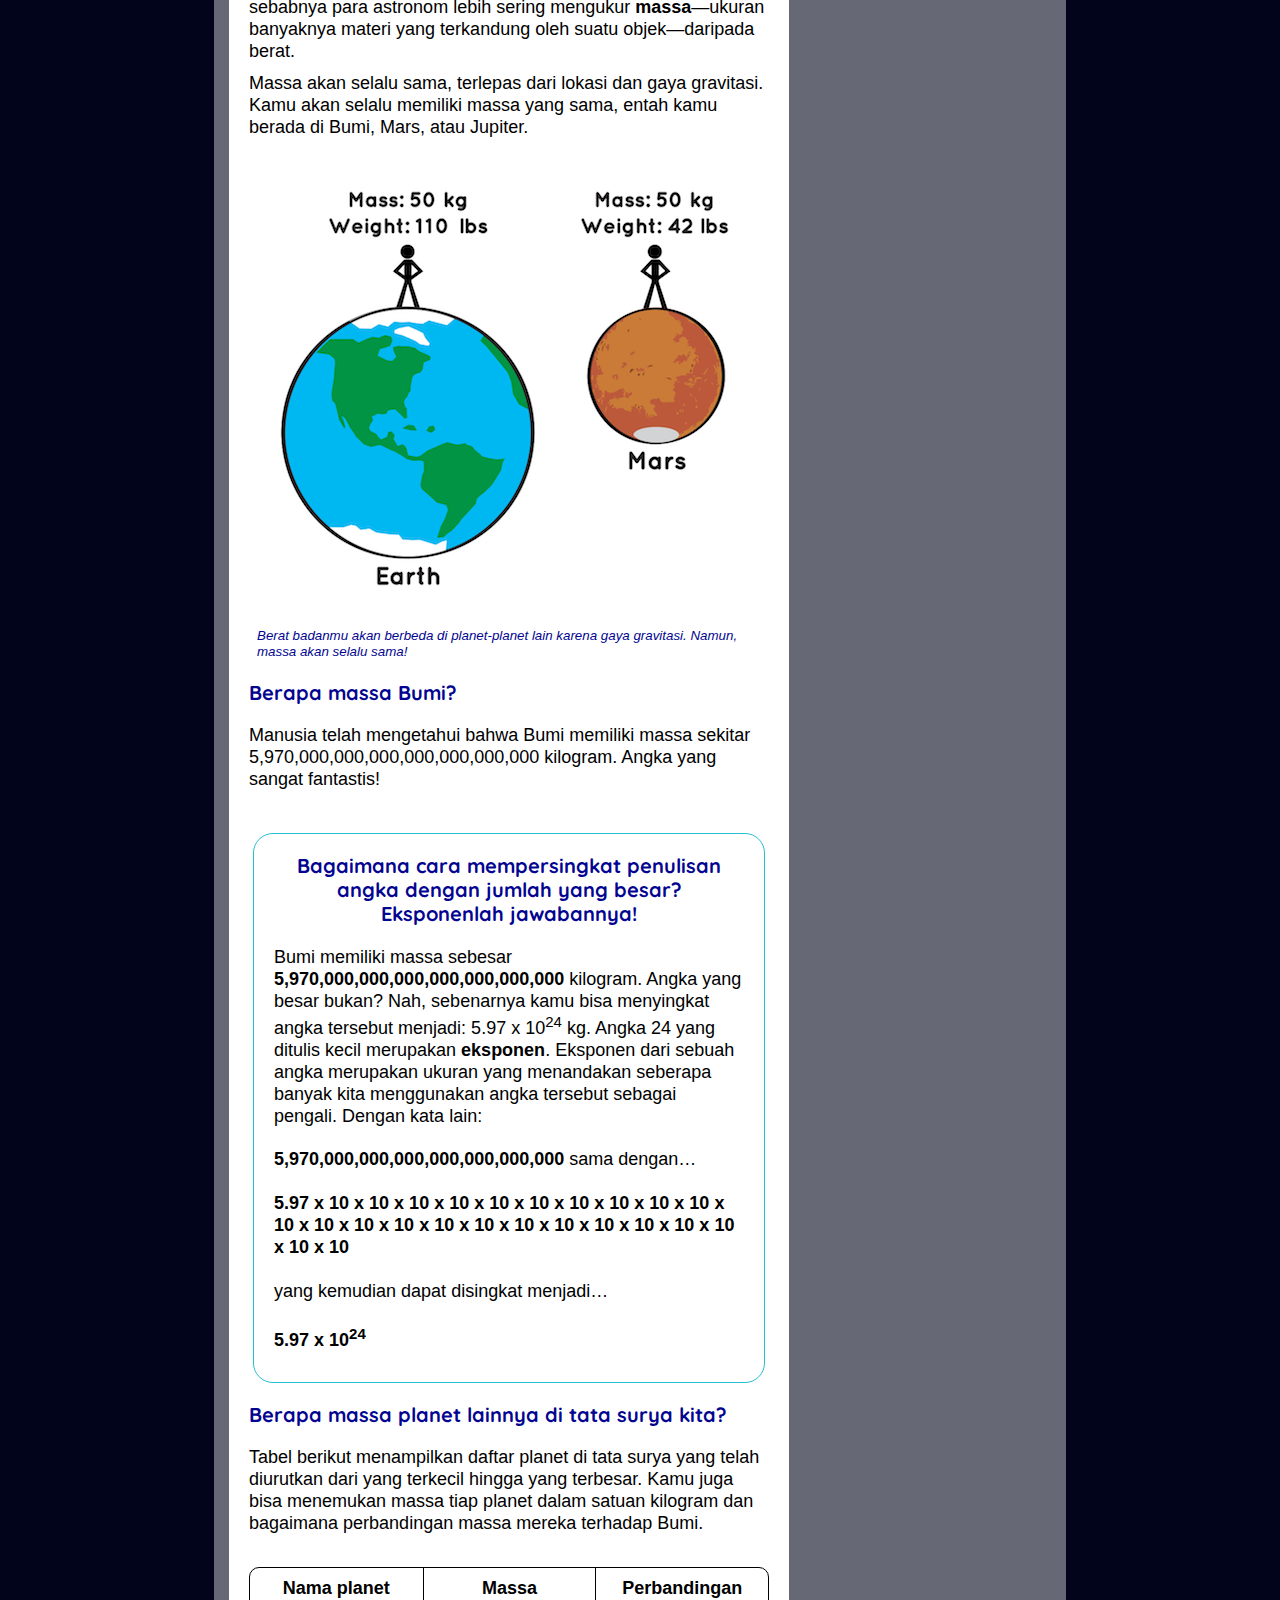
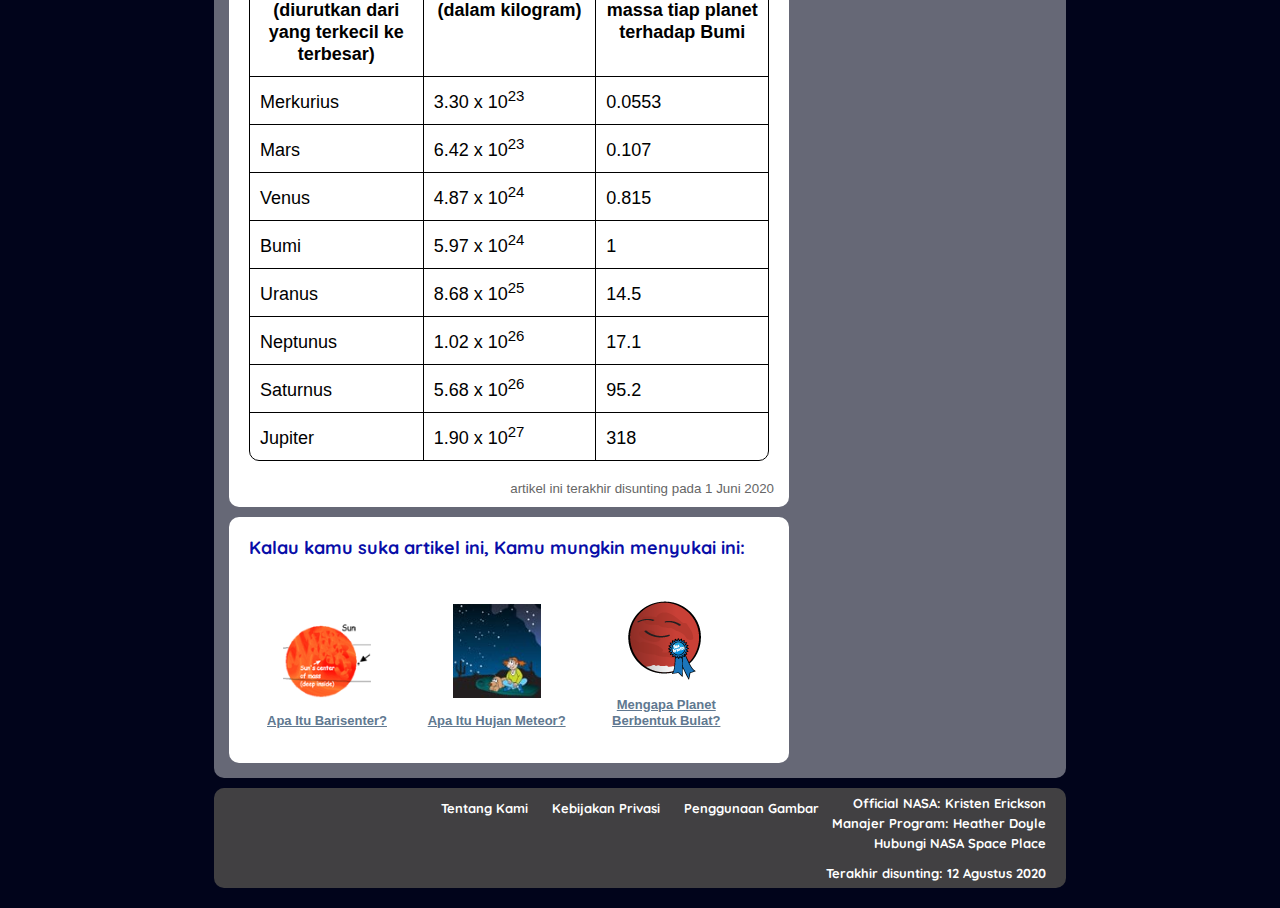
==== commit 2ad0972d: "Update index.html" ====
--- a/planets-weight/en/index.html
+++ b/planets-weight/en/index.html
@@ -195,12 +195,12 @@
 
 <p>Misalnya, jika berat badanmu 50 kg di Bumi, di Merkurius berat badanmu hanya 19 kg. Mengingat massa Merkurius lebih kecil daripada Bumi, maka gaya gravitasi Merkurius tak sekuat gaya gravitasi Bumi. Sebaliknya, berat badanmu akan menjadi 126 kg di Jupiter!</p><br>
 
-<h2 class="Quicksand">Bagaimana Cara Para Astronom Menggunakan Gaya Gravitasi untuk Mengetahui Massa Planet?</h2>
+<h2 class="Quicksand">Bagaimana cara para astronom menggunakan gaya gravitasi untuk mengetahui massa planet?</h2>
 
 <p>Untuk mengetahui massa sebuah planet tidak terlepas dari gaya gravitasi. Salah satu cara atau metode yang paling umum digunakan untuk mengetahuinya adalah dengan mengamati sebuah objek yang mengorbit atau lewat dekat dengan planet yang ingin diketahui massanya. Dengan mengamati objek tersebut, para astronom dapat mengetahui ukuran orbit dan berapa lama periode orbit objek tersebut. Periode orbit objek ini tergantung dari jarak dan massa planet yang diorbitnya.
 			Sebagai contoh, Bulan mengorbit planet kita pada jarak tertentu, jarak dan periode orbit Bulan ini ternyata tergantung dari massa planet kita. Semakin besar massa planet Bumi, semakin kuat Bumi menarik Bulan sehingga Bulan akan lebih cepat mengorbit dan semakin dekat jarak Bulan dengan Bumi. Hal ini terjadi karena massa menciptakan gravitasi, dan gaya tarik gravitasi sebuah planet menentukan orbit satelit-satelit atau benda-benda di sekitarnya, yaitu ukuran orbit dan berapa lama waktu yang dibutuhkan untuk menyelesaikan orbit tersebut. Dengan metode ini, mudah bagi para astronom untuk menghitung massa planet.</p> <br>
 
-<h2 class="Quicksand">Mengapa Para Astronom Kerap Menggunakan Istilah Massa daripada Berat?</h2>
+<h2 class="Quicksand">Mengapa para astronom kerap menggunakan istilah massa daripada berat?</h2>
 
 <p>Berat sebuah benda tergantung pada massa dan seberapa kuat gaya gravitasi menariknya. Sementara gaya gravitasi sendiri tergantung pada seberapa jauh jarak antara dua benda. Hal tersebut membuat berat suatu benda dapat berubah ketika berada di planet lain.
 	Terkadang lebih mudah membandingkan planet menggunakan ukuran yang tidak terlalu rumit. Itulah sebabnya para astronom lebih sering mengukur <strong>massa</strong>—ukuran banyaknya materi yang terkandung oleh suatu objek—daripada berat.</p>
@@ -219,7 +219,7 @@
 
 <div class="infoBox" style="border:1px solid #25bfd2;">
 
-	<center><h2 class="Quicksand">Bagaimana cara mempersingkat penulisan angka dengan jumlah yang besar? Eksponen lah jawabannya!</h2></center>
+	<center><h2 class="Quicksand">Bagaimana cara mempersingkat penulisan angka dengan jumlah yang besar? Eksponenlah jawabannya!</h2></center>
 	
 	<p>Bumi memiliki massa sebesar <strong>5,970,000,000,000,000,000,000,000</strong> kilogram. Angka yang besar bukan? Nah, sebenarnya kamu bisa menyingkat angka tersebut menjadi: 5.97 x 10<sup>24</sup> kg. Angka 24 yang ditulis kecil merupakan <strong>eksponen</strong>. Eksponen dari sebuah angka merupakan ukuran yang menandakan seberapa banyak kita menggunakan angka tersebut sebagai pengali. Dengan kata lain:<br><br>
 	<strong>5,970,000,000,000,000,000,000,000</strong> sama dengan…<br><br>
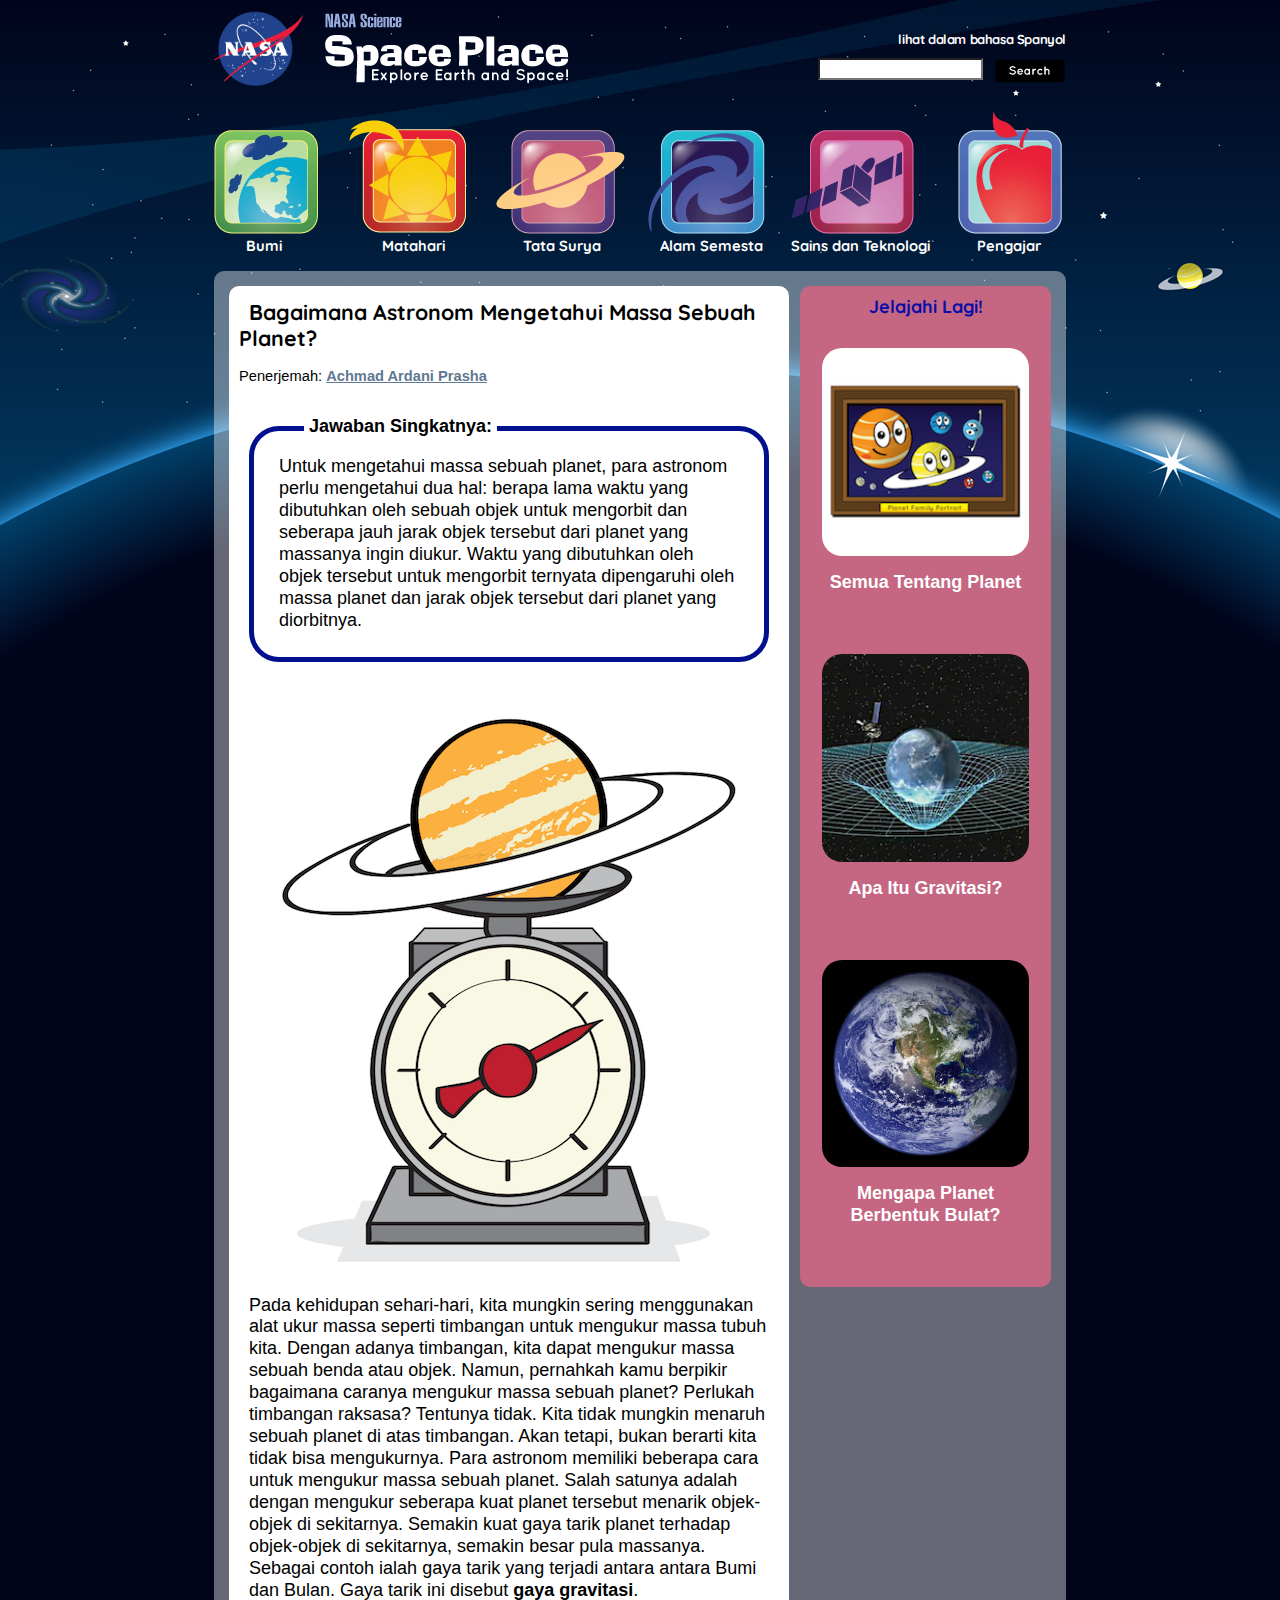
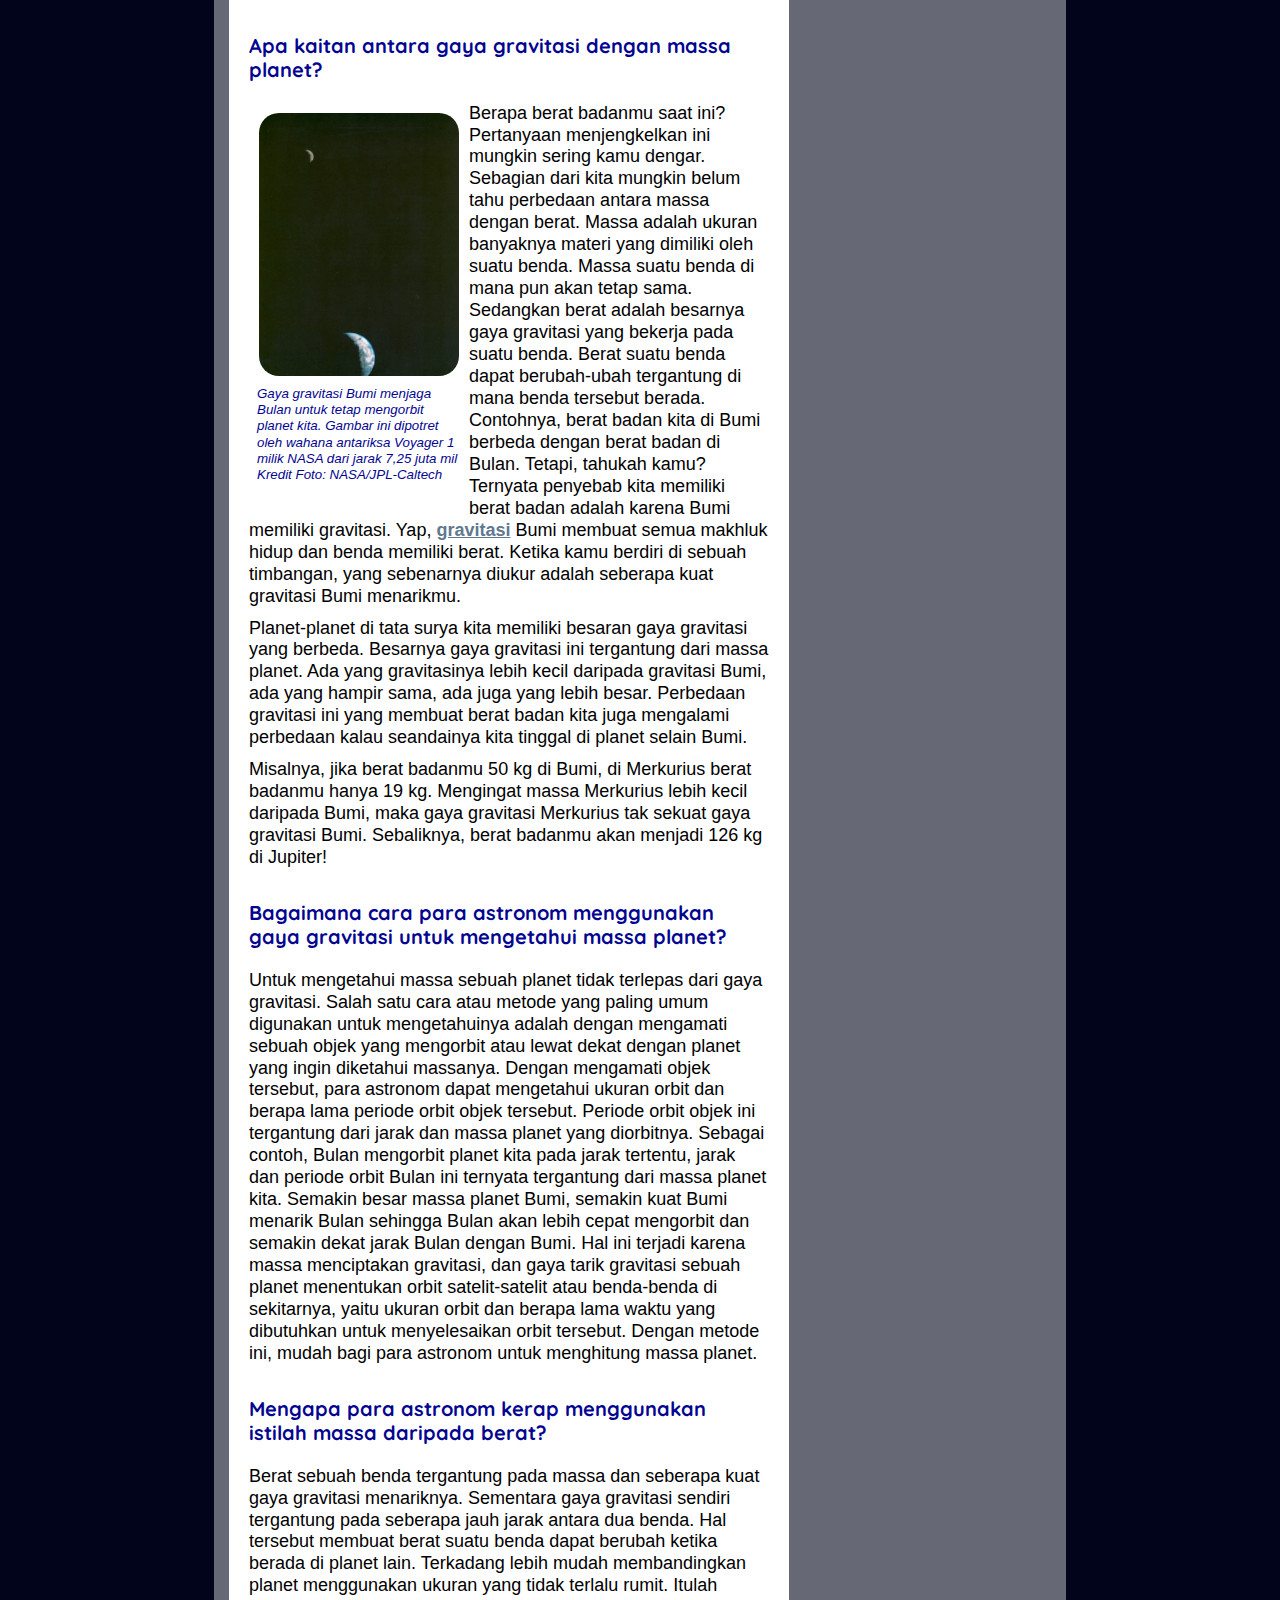
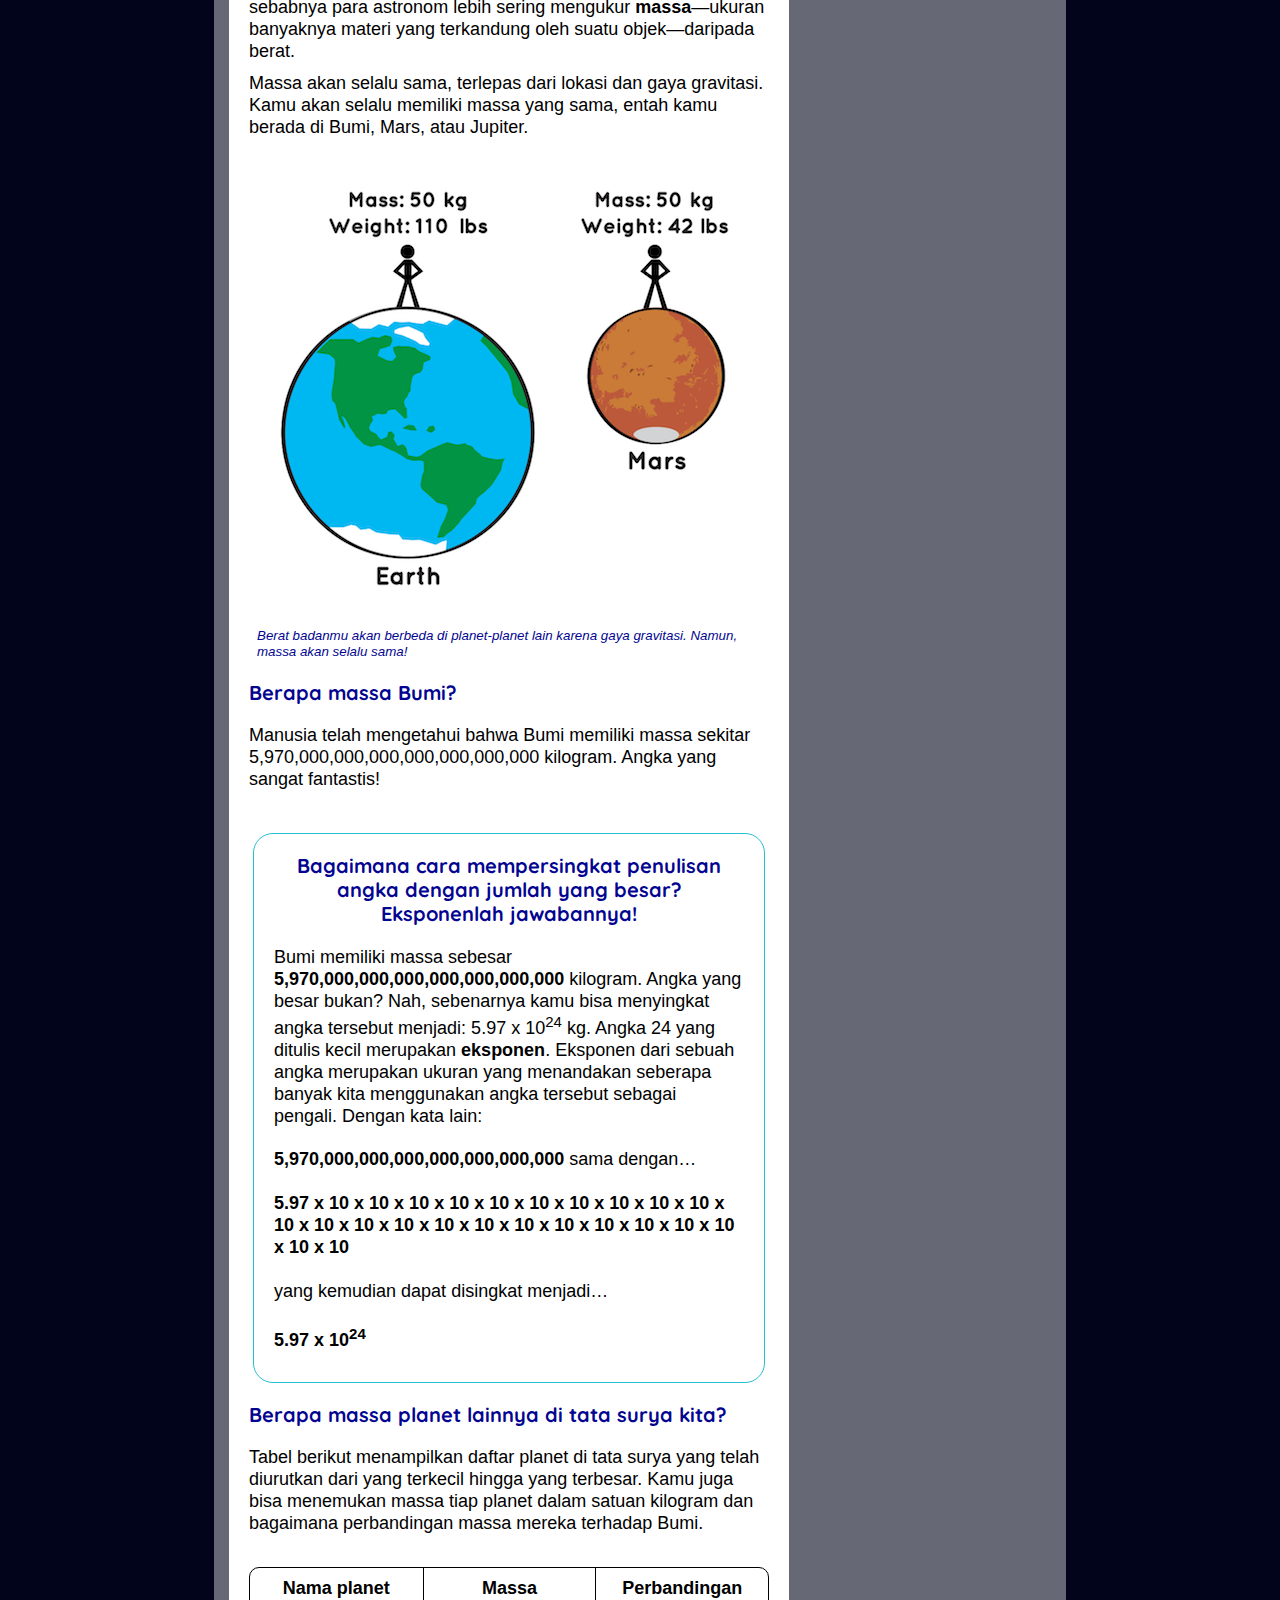
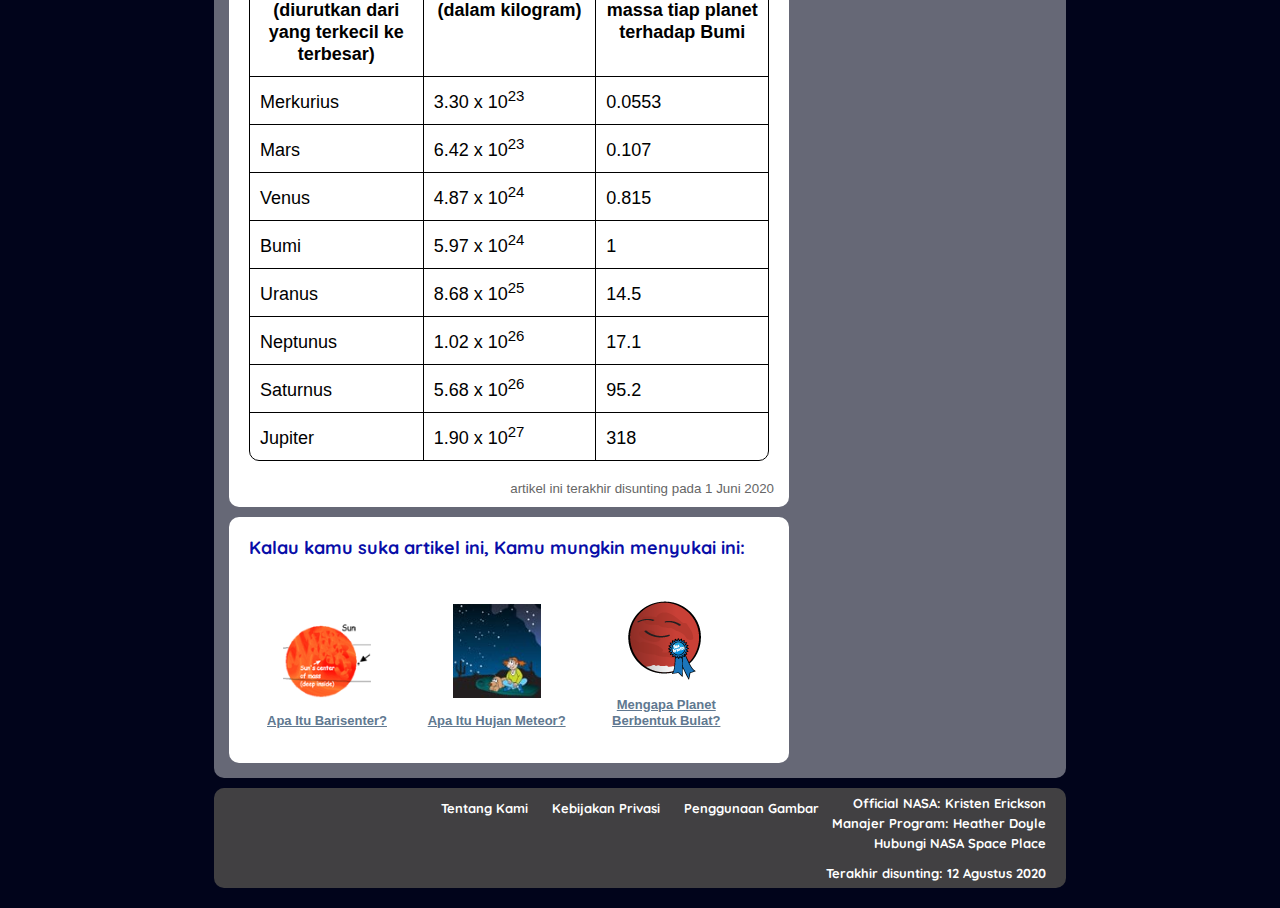
==== commit 0ffdfc10: "Update index.html" ====
--- a/planets-weight/en/index.html
+++ b/planets-weight/en/index.html
@@ -185,7 +185,7 @@
 
 <div class="image-with-caption left" style="width:220px;">
 	<img src="/review/planets-weight/planets-weight2.en.png" alt="" style="width:200px; border-radius:30px;">
-	<p class="caption">Gaya gravitasi Bumi menjaga Bulan untuk tetap mengorbit planet kita. Gambar ini dipotret oleh wahana antariksa Voyager 1 milik NASA dari jarak 7,25 juta mil Kredit: NASA/JPL-Caltech</p>
+	<p class="caption">Gaya gravitasi Bumi menjaga Bulan untuk tetap mengorbit planet kita. Gambar ini dipotret oleh wahana antariksa Voyager 1 milik NASA dari jarak 7,25 juta mil Kredit Foto: NASA/JPL-Caltech</p>
 </div>
 
 <p>Berapa berat badanmu saat ini? Pertanyaan menjengkelkan ini mungkin sering kamu dengar. Sebagian dari kita mungkin belum tahu perbedaan antara massa dengan berat. Massa adalah ukuran banyaknya materi yang dimiliki oleh suatu benda. Massa suatu benda di mana pun akan tetap sama. Sedangkan berat adalah besarnya gaya gravitasi yang bekerja pada suatu benda. Berat suatu benda dapat berubah-ubah tergantung di mana benda tersebut berada. Contohnya, berat badan kita di Bumi berbeda dengan berat badan di Bulan. Tetapi, tahukah kamu? Ternyata penyebab kita memiliki berat badan adalah karena Bumi memiliki gravitasi. Yap, <a href="https://spaceplace.nasa.gov/what-is-gravity">gravitasi</a> Bumi membuat semua makhluk hidup dan benda memiliki berat.
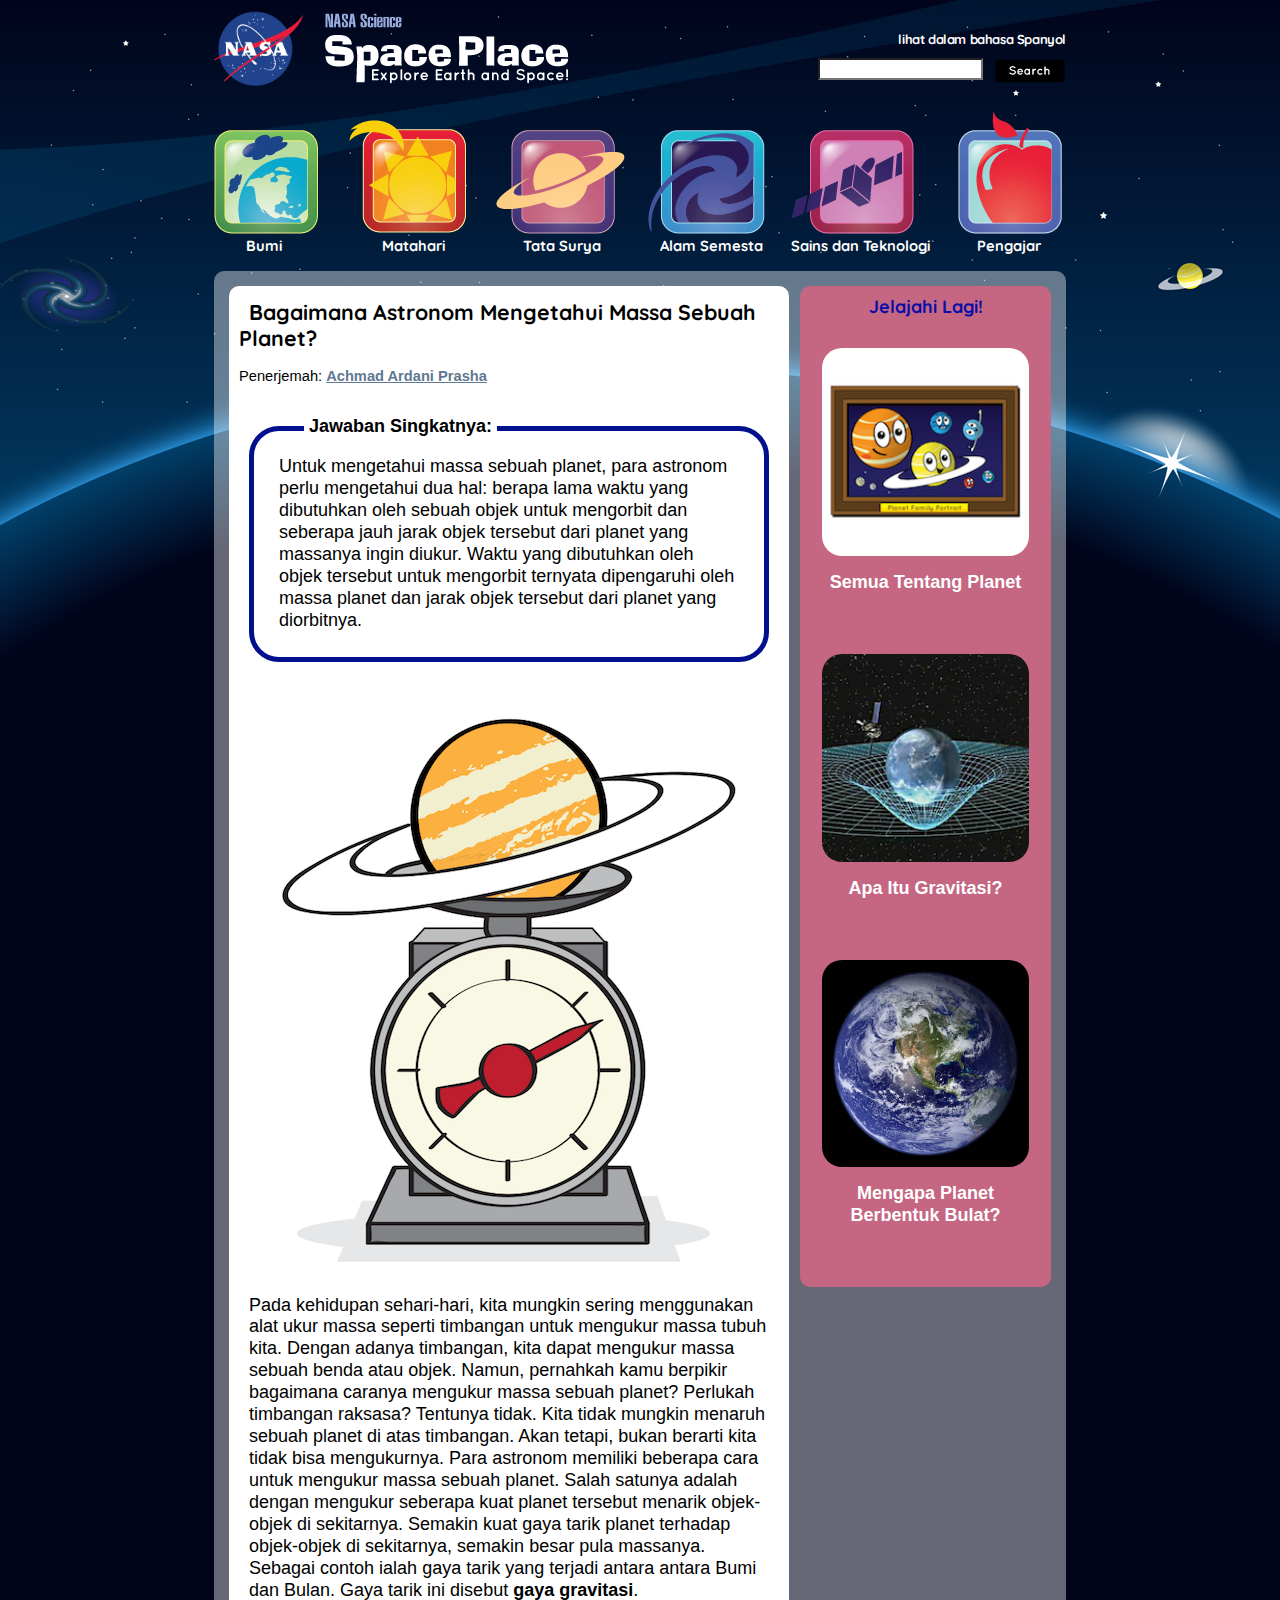
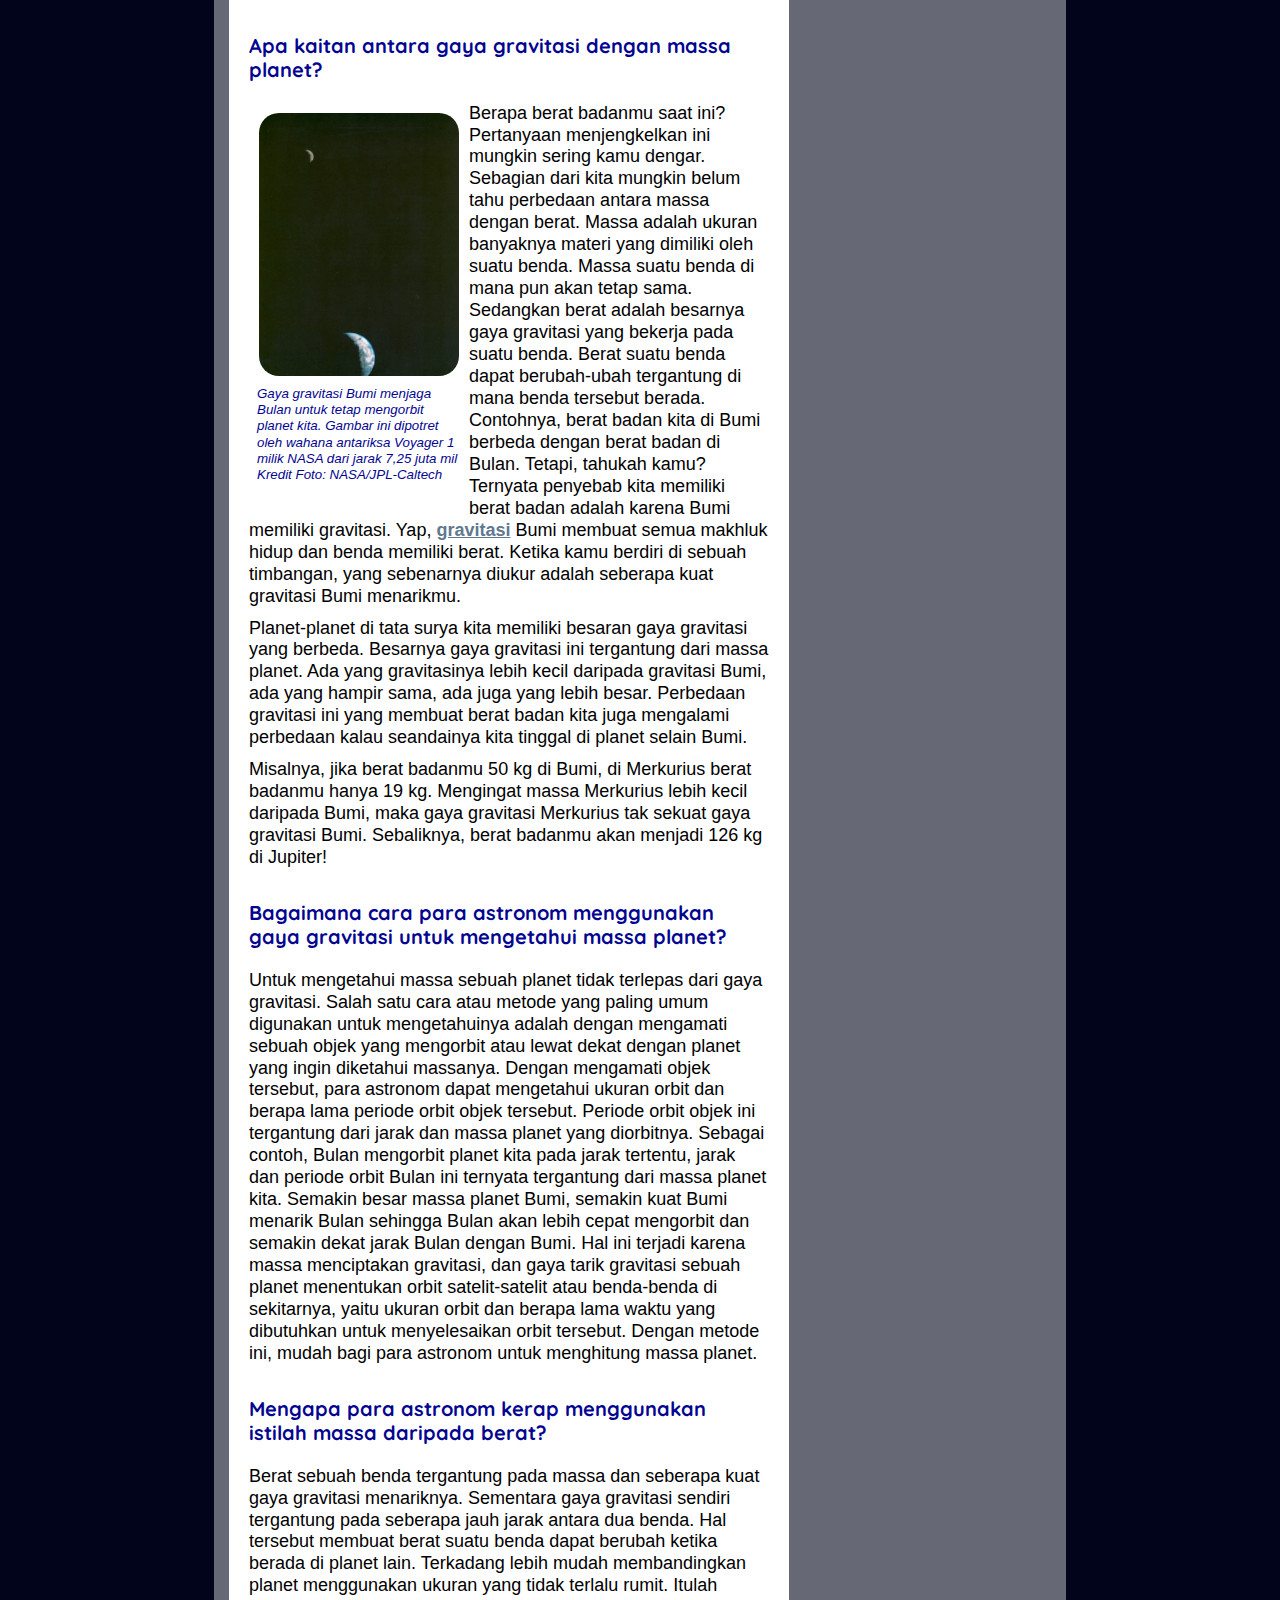
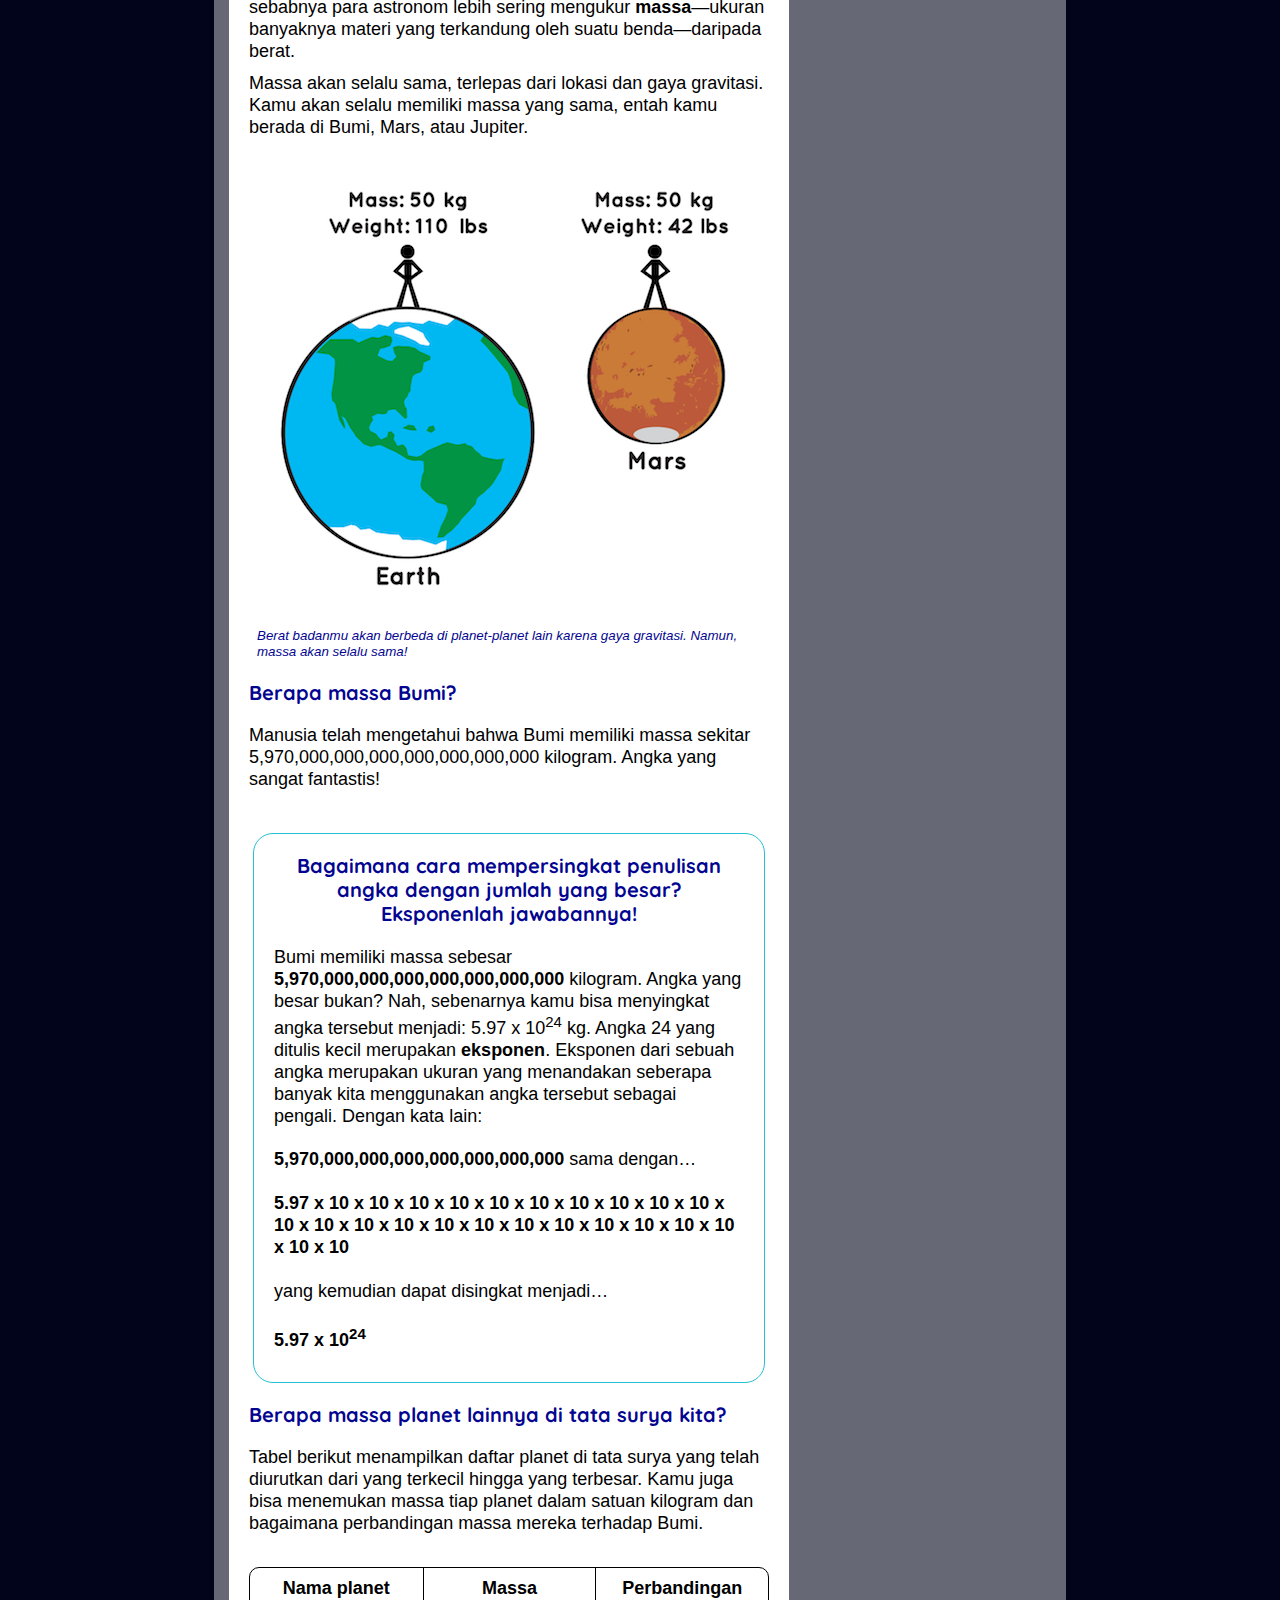
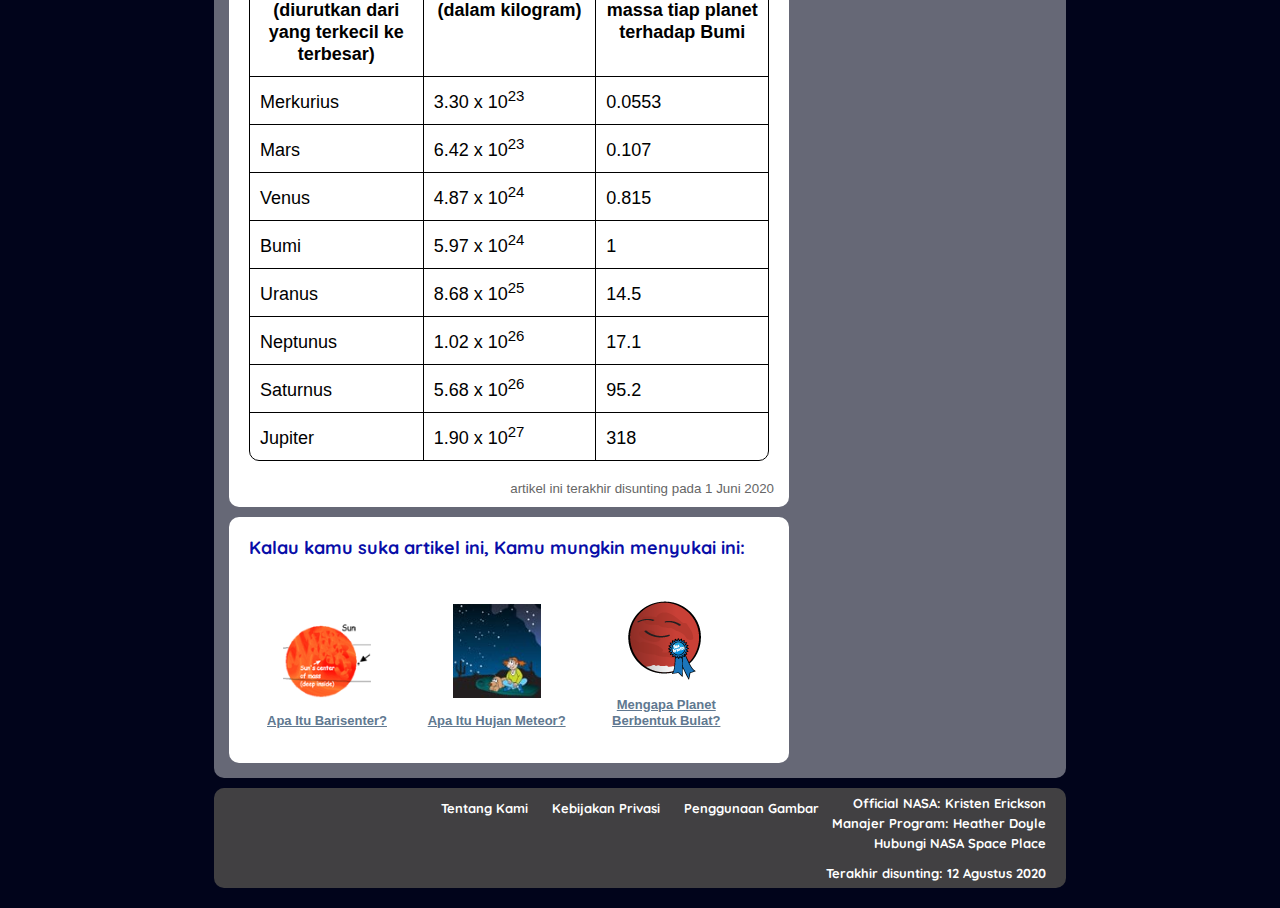
==== commit 039faa84: "Update index.html" ====
--- a/planets-weight/en/index.html
+++ b/planets-weight/en/index.html
@@ -4,7 +4,7 @@
 <head>
   <meta charset="utf-8">
   <!-- <meta http-equiv="X-UA-Compatible" content="IE=edge,chrome=1"> -->
-  <title>Bagaimana Astronom Mengetahui Massa Planet? | NASA Space Place – NASA Science for Kids</title>
+  <title>Bagaimana Astronom Mengetahui Massa Sebuah Planet? | NASA Space Place – NASA Science for Kids</title>
   <meta name="description" content="Kita bisa menggunakan gaya gravitasi sebagai "timbangannya"!">
   <meta name="author" content="">
   <meta name="viewport" content="width=device-width, initial-scale=1.0, maximum-scale=1.0, minimum-scale=1.0">
@@ -203,7 +203,7 @@
 <h2 class="Quicksand">Mengapa para astronom kerap menggunakan istilah massa daripada berat?</h2>
 
 <p>Berat sebuah benda tergantung pada massa dan seberapa kuat gaya gravitasi menariknya. Sementara gaya gravitasi sendiri tergantung pada seberapa jauh jarak antara dua benda. Hal tersebut membuat berat suatu benda dapat berubah ketika berada di planet lain.
-	Terkadang lebih mudah membandingkan planet menggunakan ukuran yang tidak terlalu rumit. Itulah sebabnya para astronom lebih sering mengukur <strong>massa</strong>—ukuran banyaknya materi yang terkandung oleh suatu objek—daripada berat.</p>
+	Terkadang lebih mudah membandingkan planet menggunakan ukuran yang tidak terlalu rumit. Itulah sebabnya para astronom lebih sering mengukur <strong>massa</strong>—ukuran banyaknya materi yang terkandung oleh suatu benda—daripada berat.</p>
 
 <p>Massa akan selalu sama, terlepas dari lokasi dan gaya gravitasi. Kamu akan selalu memiliki massa yang sama, entah kamu berada di Bumi, Mars, atau Jupiter.</p>
 
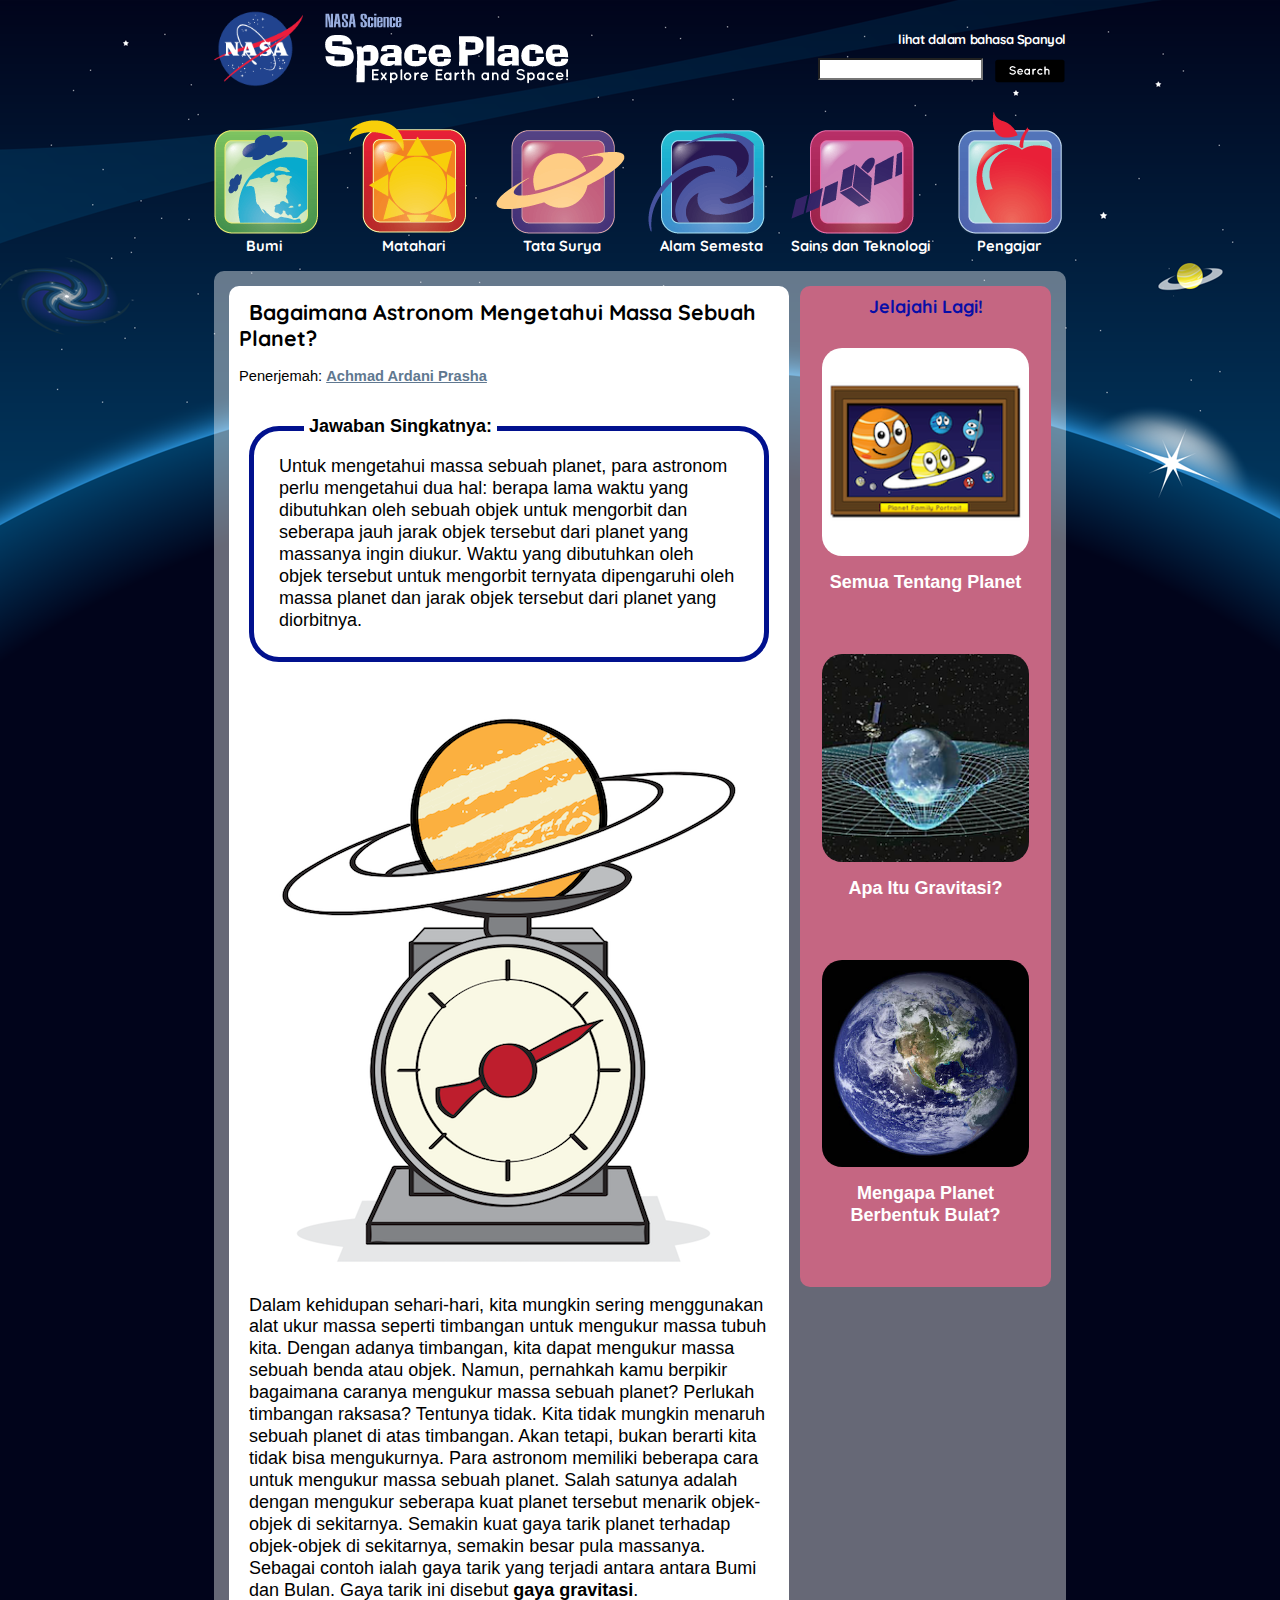
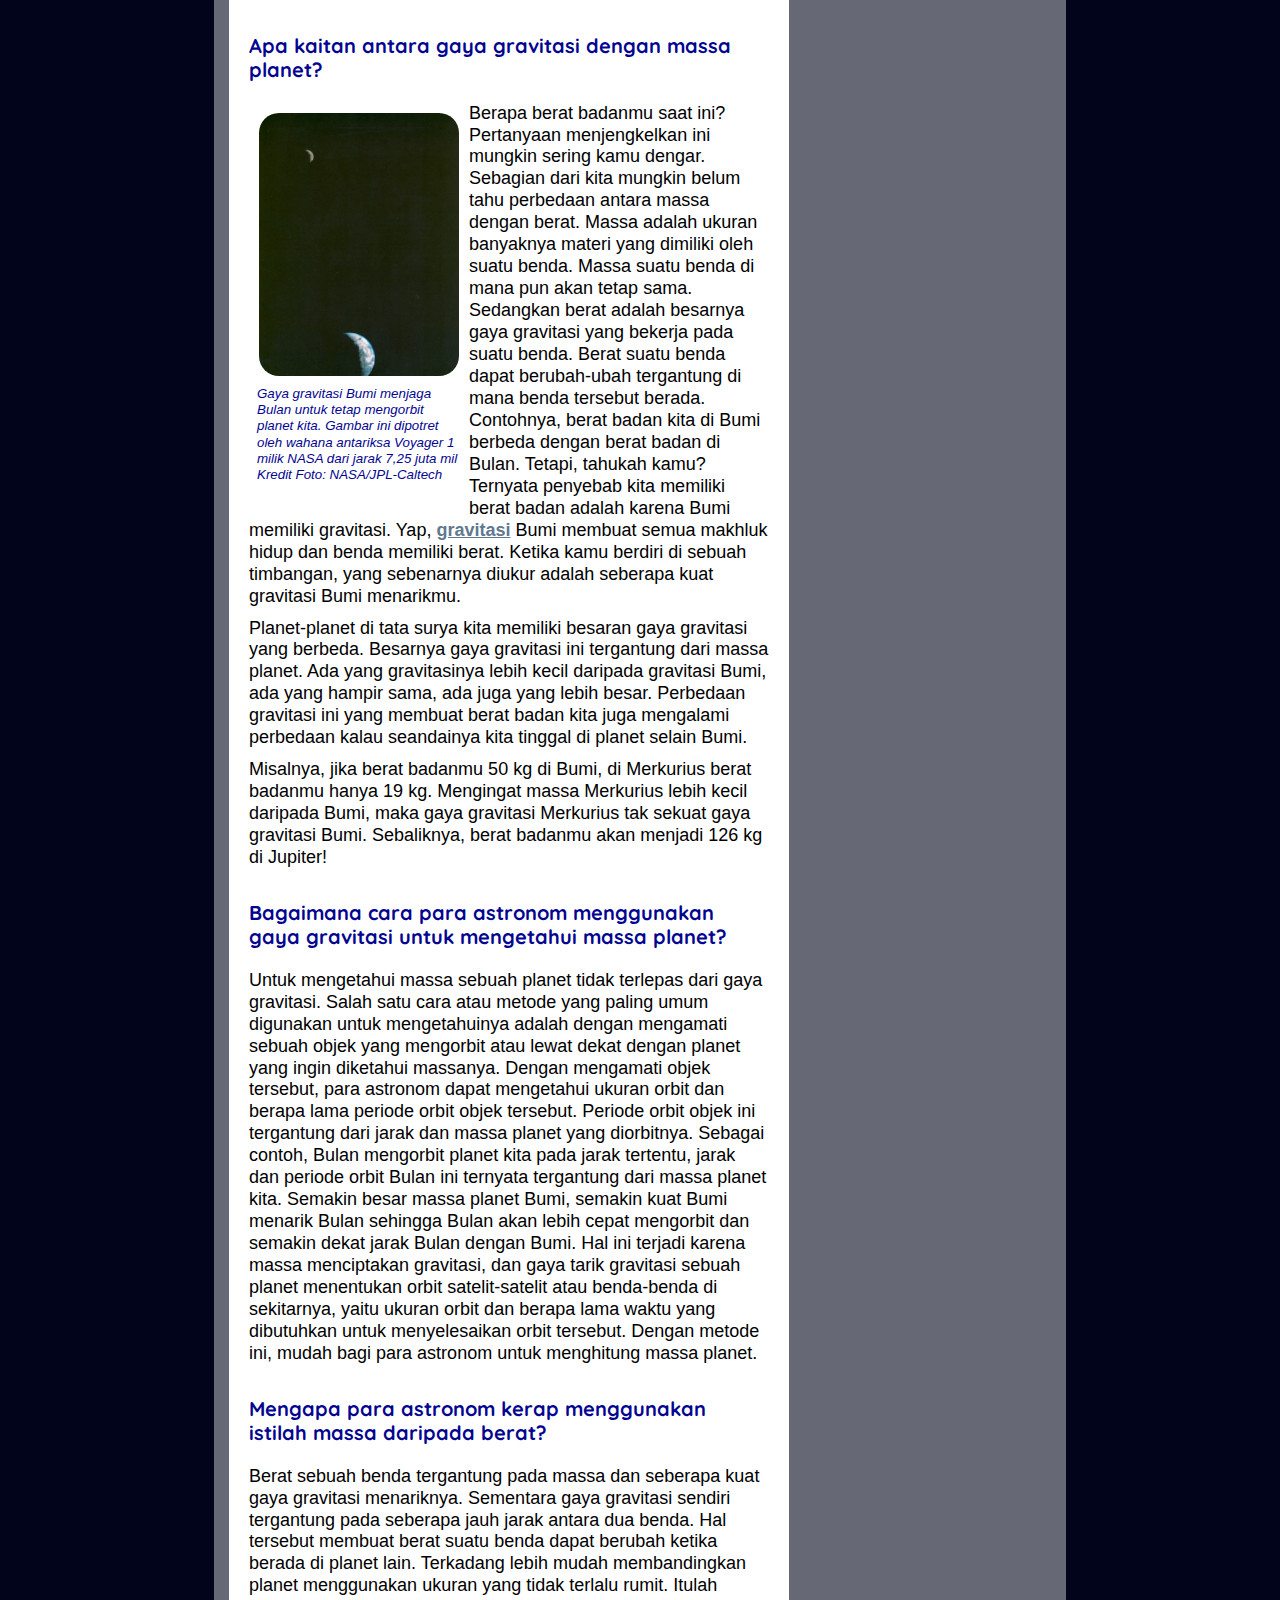
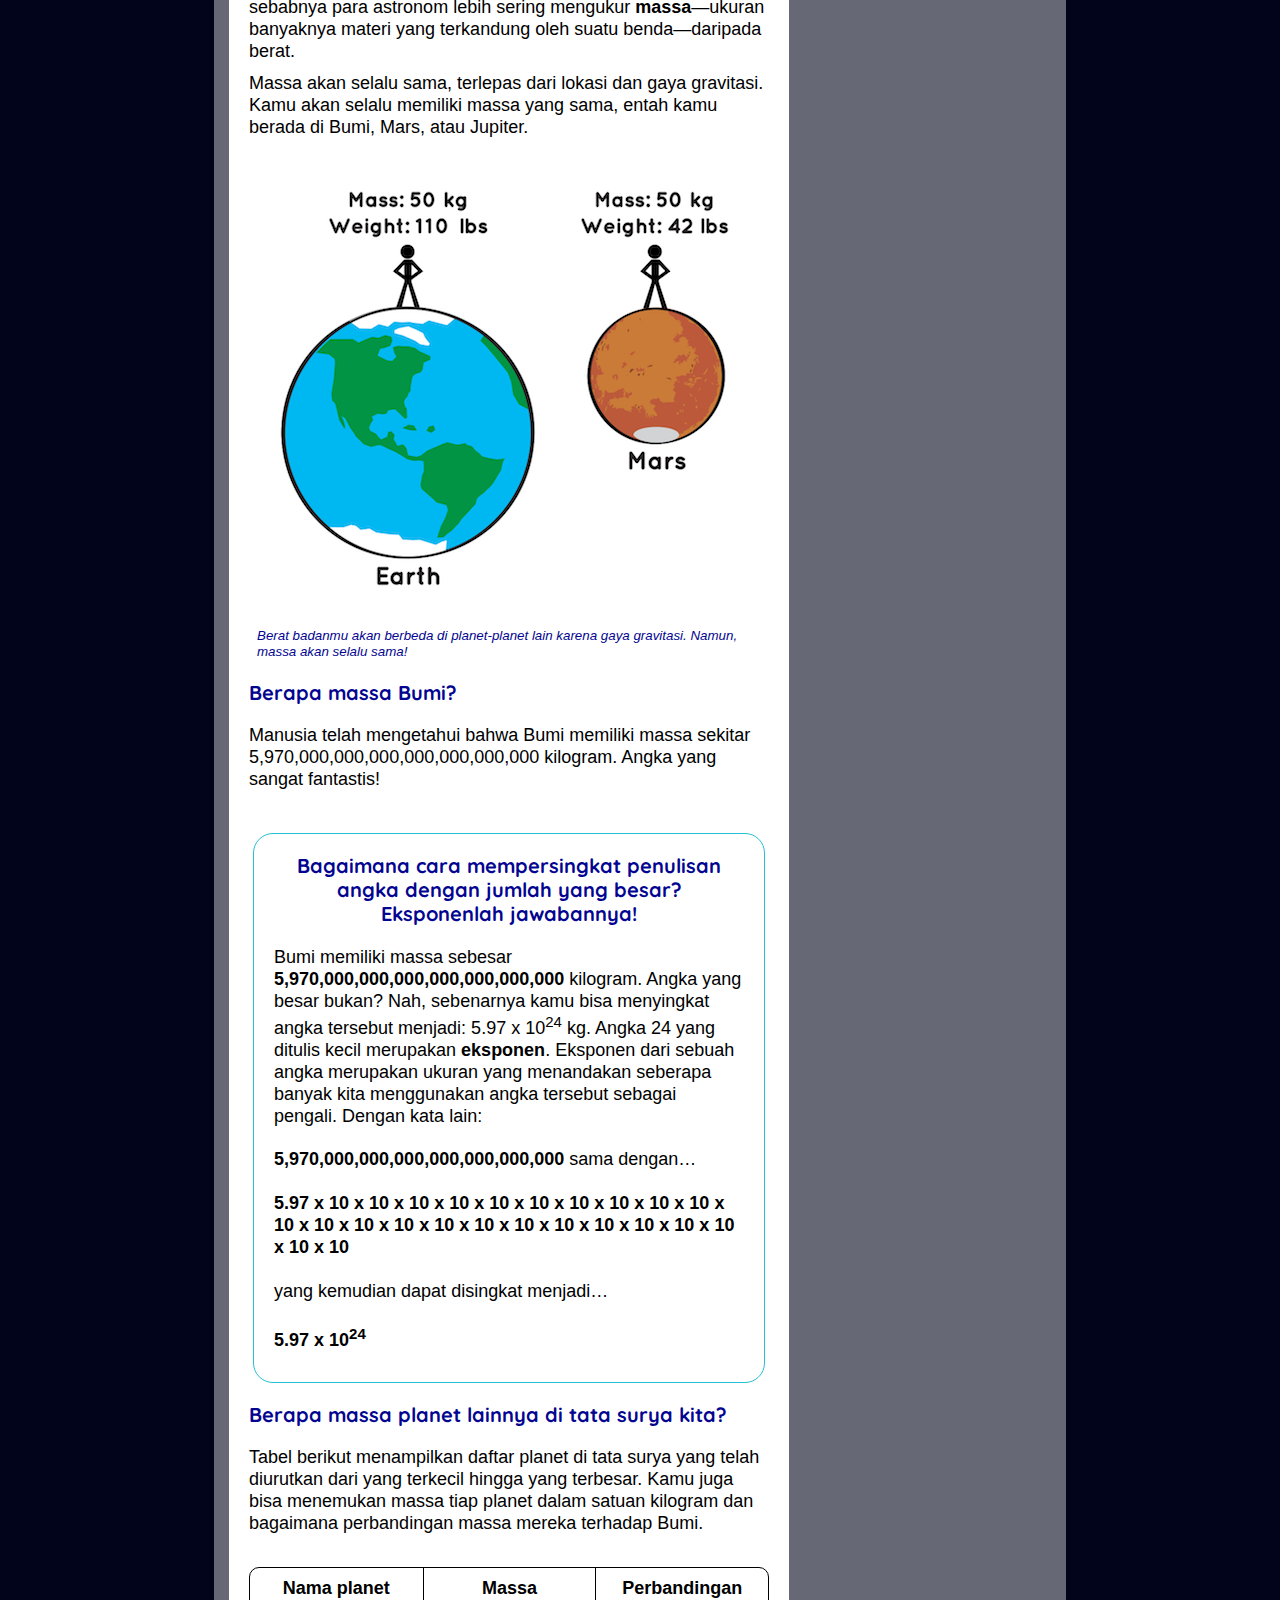
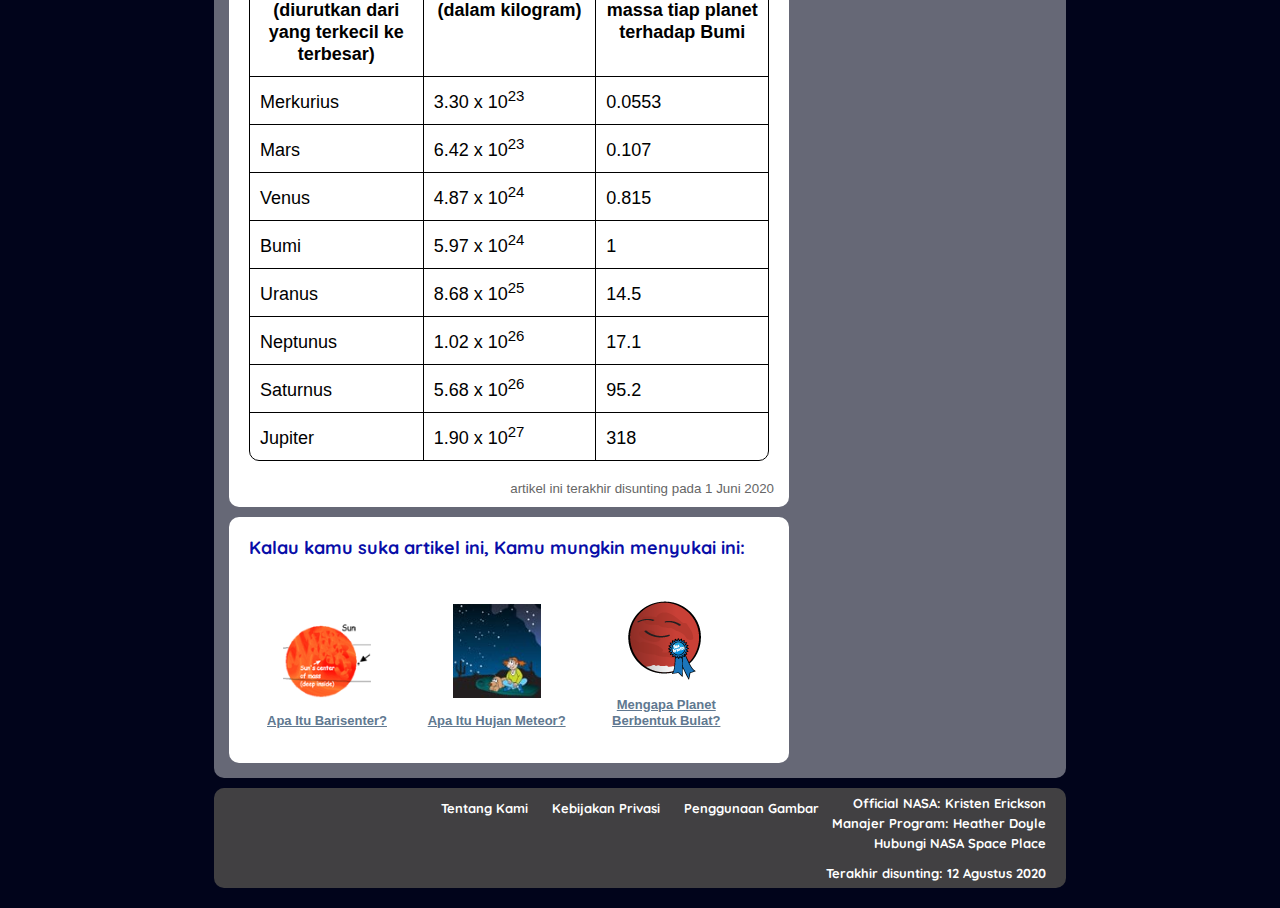
==== commit 7a82173f: "Update index.html" ====
--- a/planets-weight/en/index.html
+++ b/planets-weight/en/index.html
@@ -177,7 +177,7 @@
 	<img src="/review/planets-weight/planets-weight1.en.png" alt="illustration of a planet on a scale" style="border-radius:30px;">
 </div>
 
-<p>Pada kehidupan sehari-hari, kita mungkin sering menggunakan alat ukur massa seperti timbangan untuk mengukur massa tubuh kita. Dengan adanya timbangan, kita dapat mengukur massa sebuah benda atau objek. Namun, pernahkah kamu berpikir bagaimana caranya mengukur massa sebuah planet? Perlukah timbangan raksasa?
+<p>Dalam kehidupan sehari-hari, kita mungkin sering menggunakan alat ukur massa seperti timbangan untuk mengukur massa tubuh kita. Dengan adanya timbangan, kita dapat mengukur massa sebuah benda atau objek. Namun, pernahkah kamu berpikir bagaimana caranya mengukur massa sebuah planet? Perlukah timbangan raksasa?
 	Tentunya tidak. Kita tidak mungkin menaruh sebuah planet di atas timbangan. Akan tetapi, bukan berarti kita tidak bisa mengukurnya. Para astronom memiliki beberapa cara untuk mengukur massa sebuah planet. Salah satunya adalah dengan mengukur seberapa kuat planet tersebut menarik objek-objek di sekitarnya. Semakin kuat gaya tarik planet terhadap objek-objek di sekitarnya, semakin besar pula massanya. Sebagai contoh ialah gaya tarik yang terjadi antara antara Bumi dan Bulan. Gaya tarik ini disebut <strong>gaya gravitasi</strong>.</p>
 <br>
 
